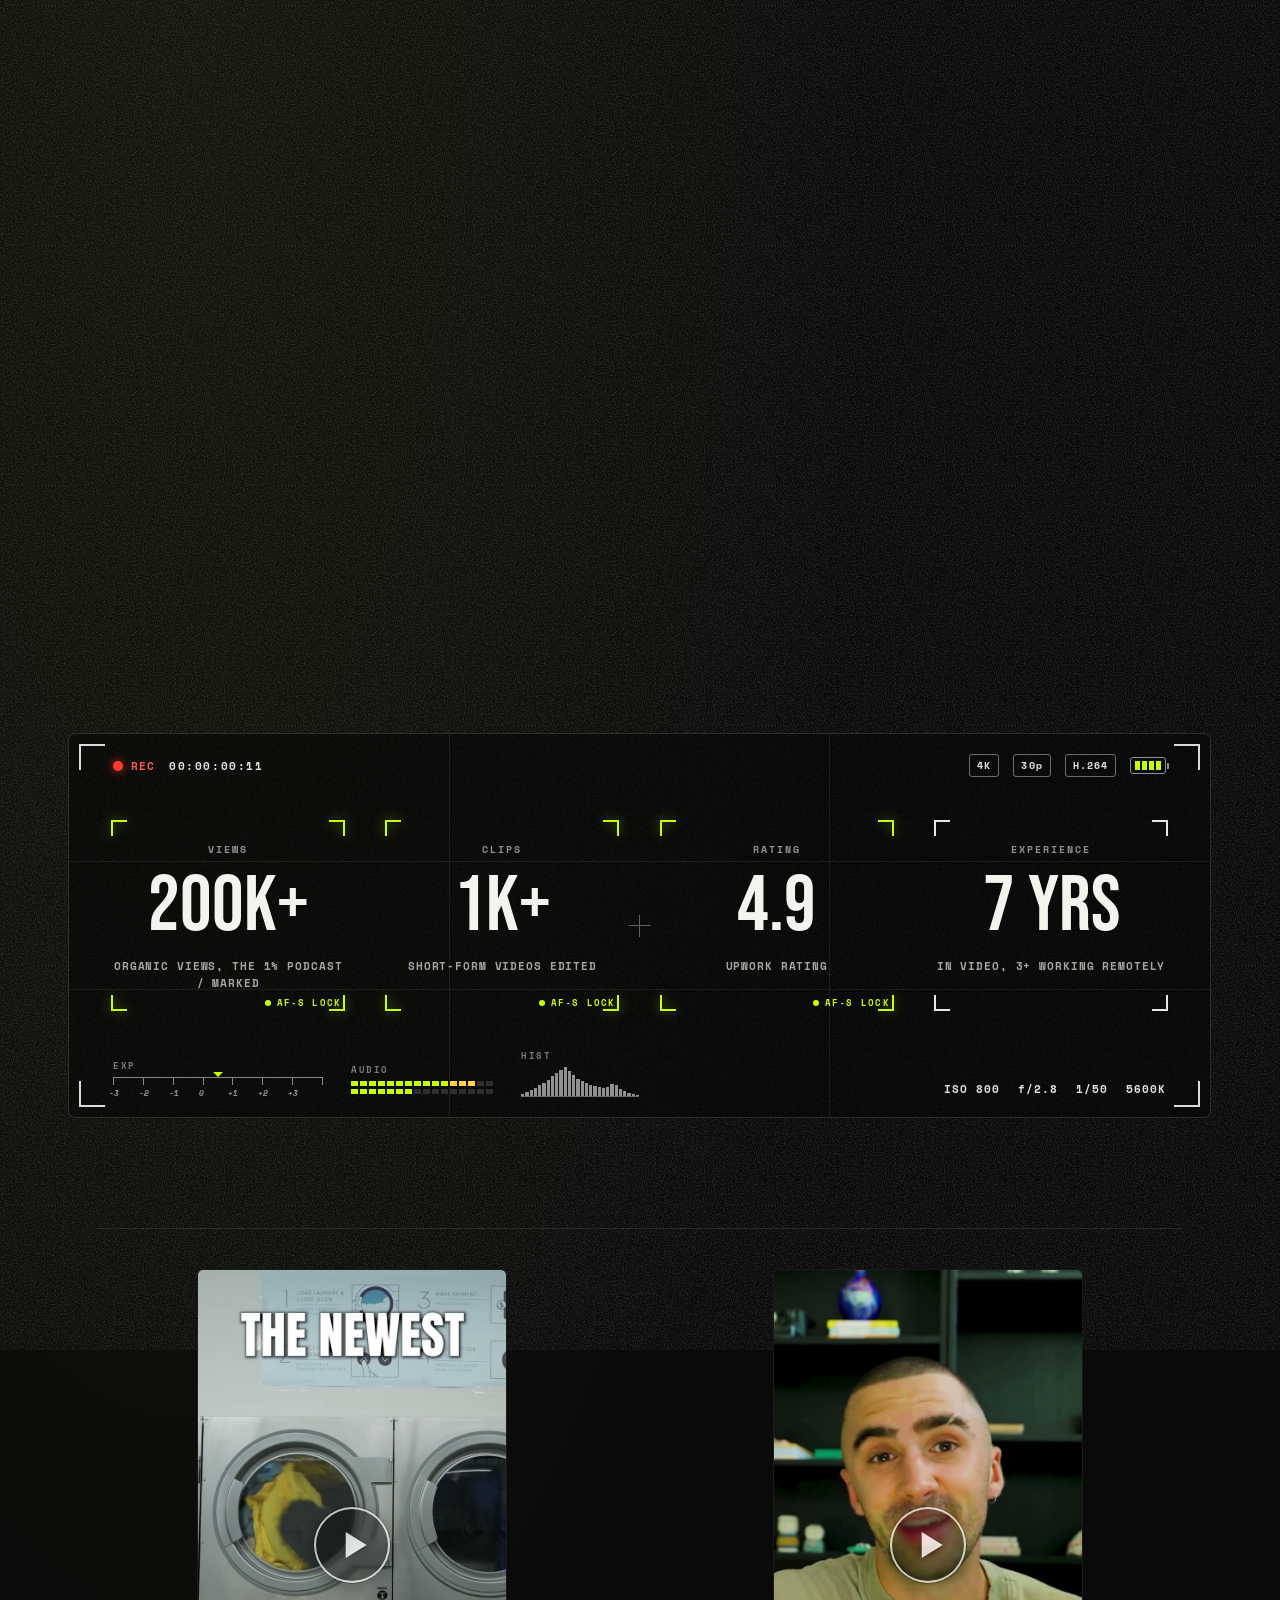
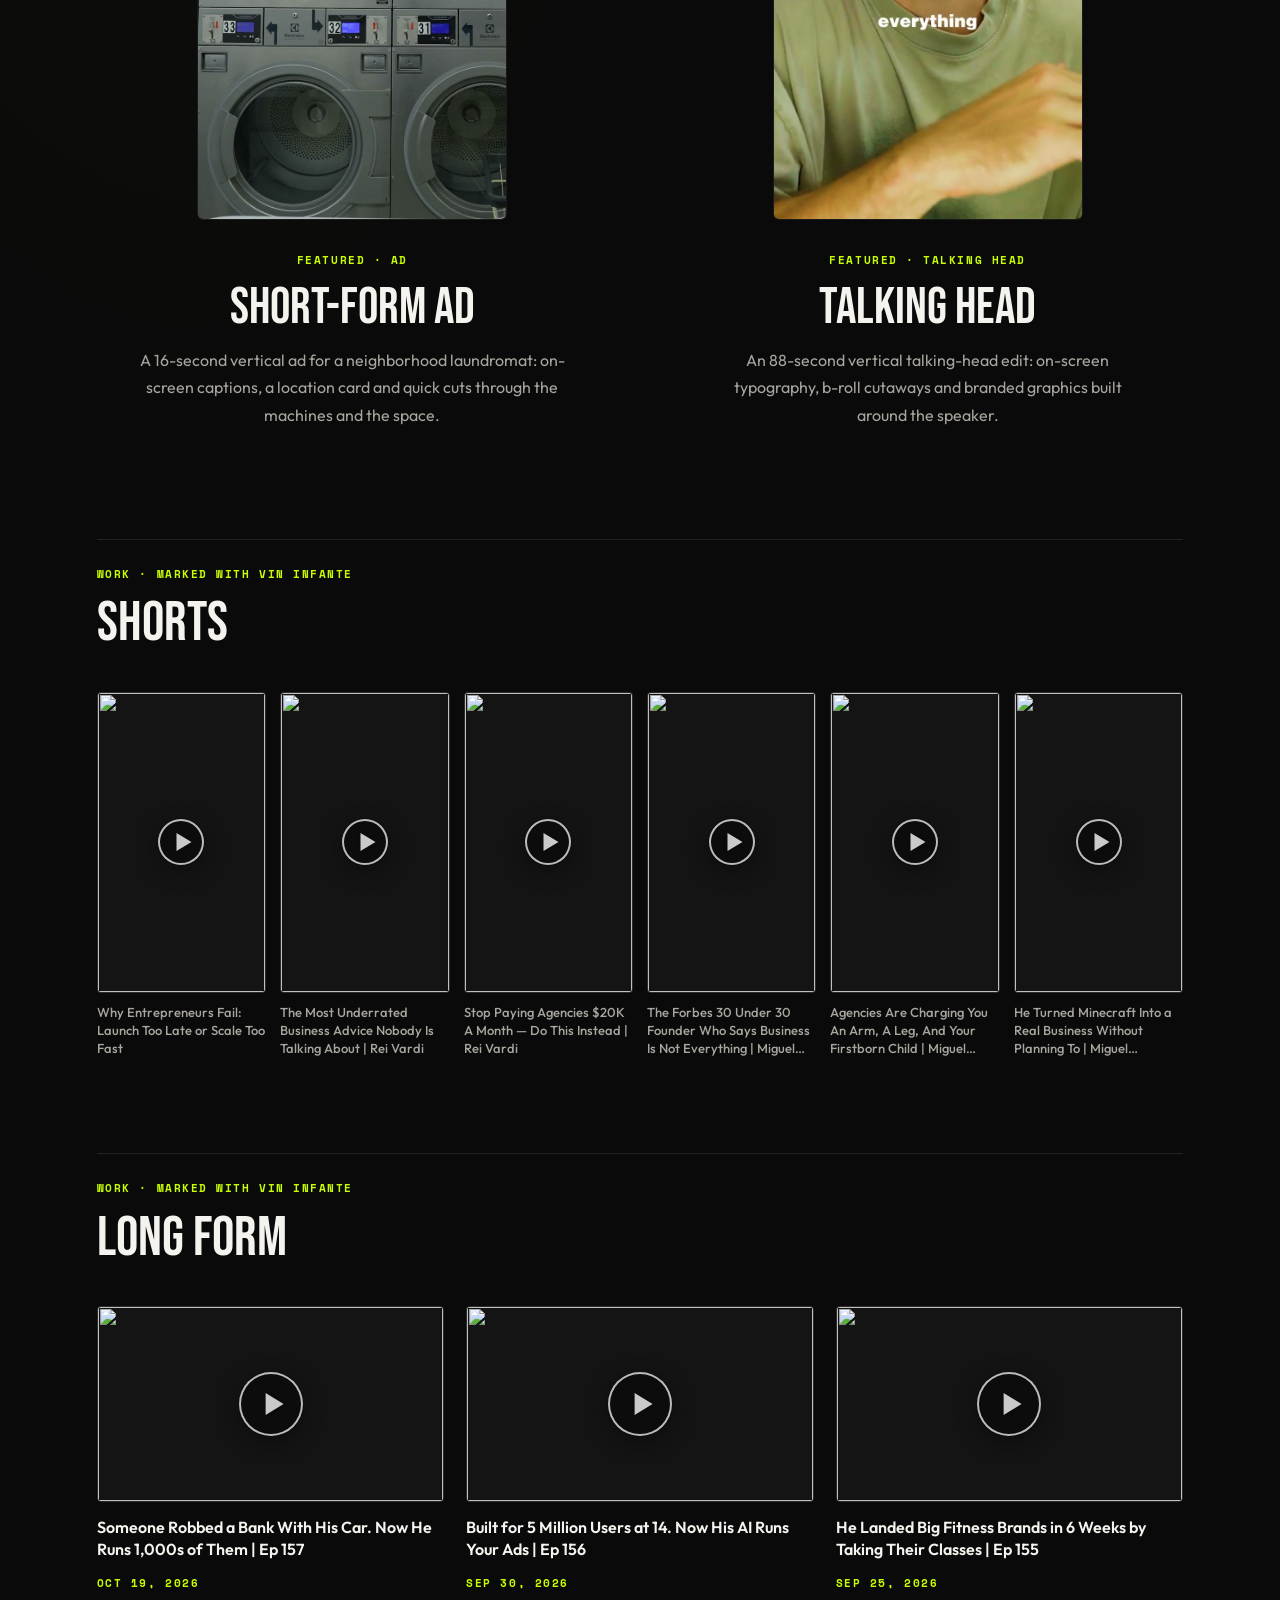
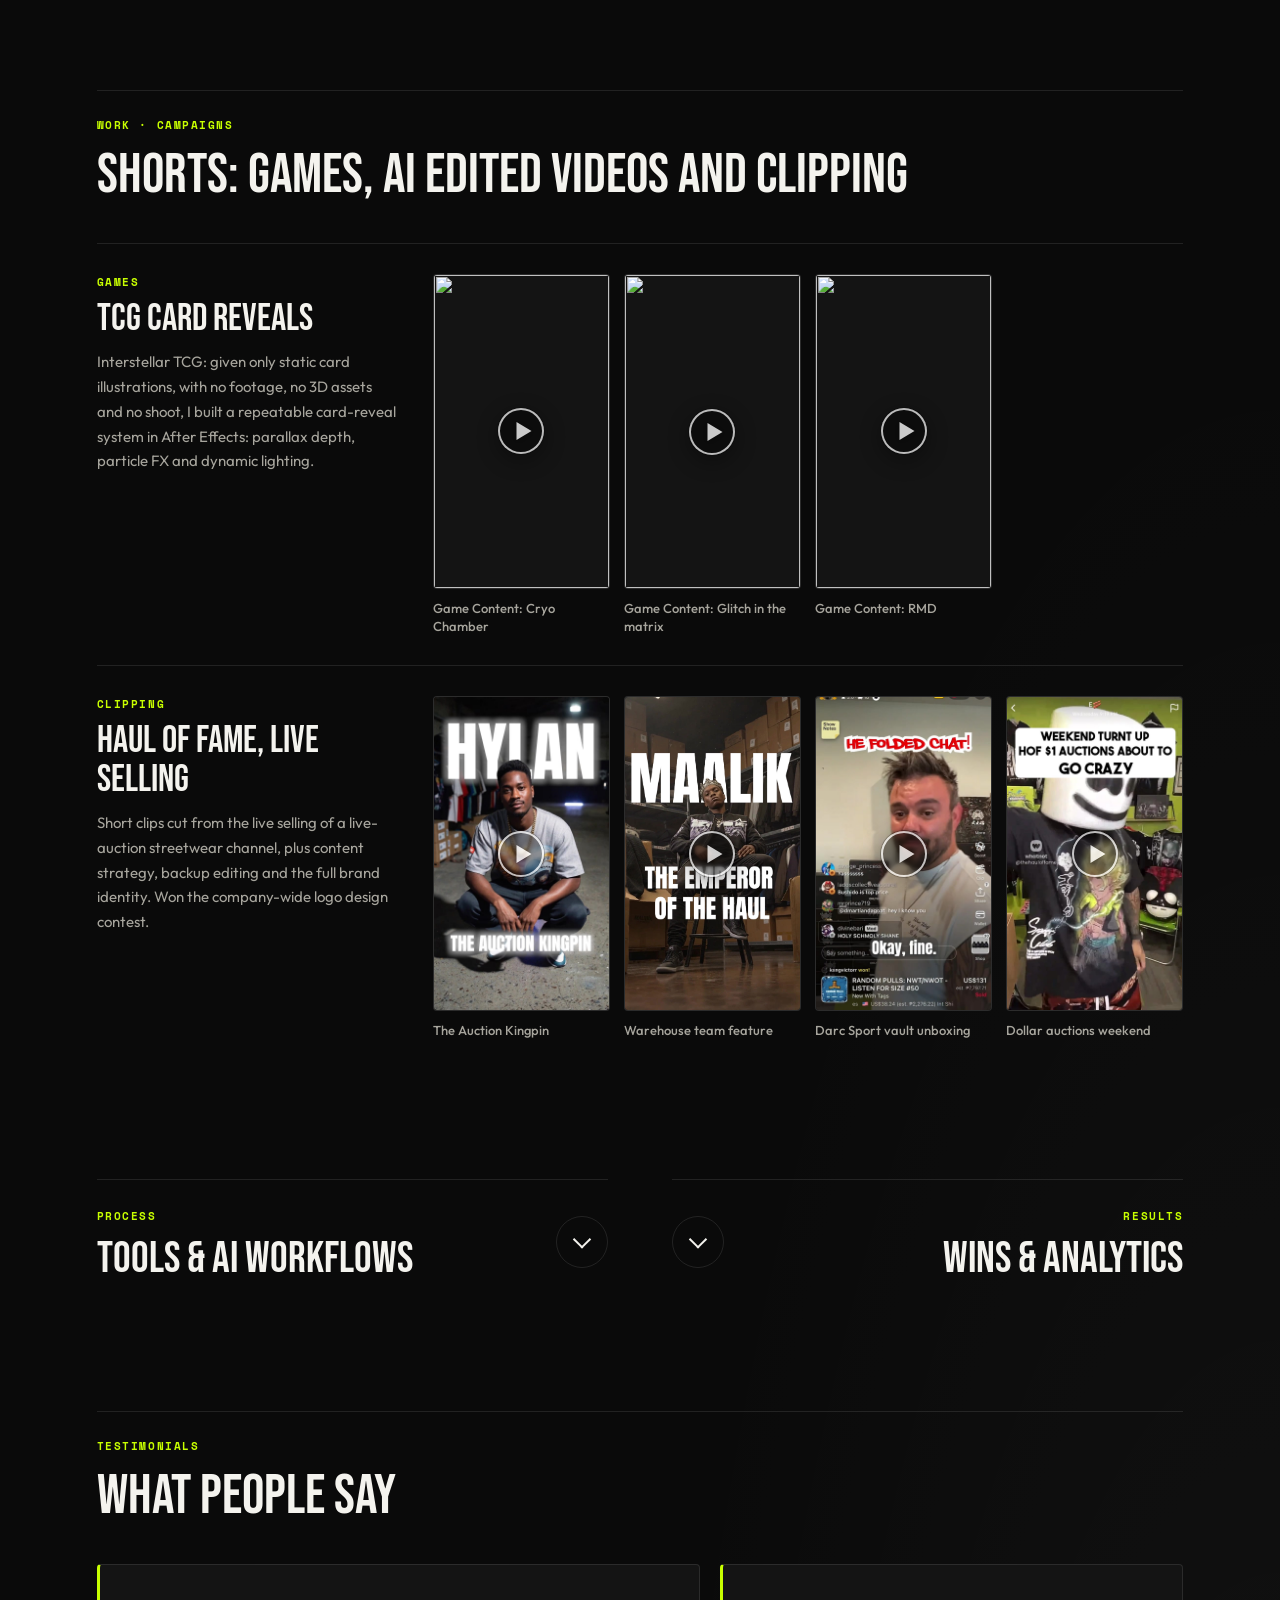
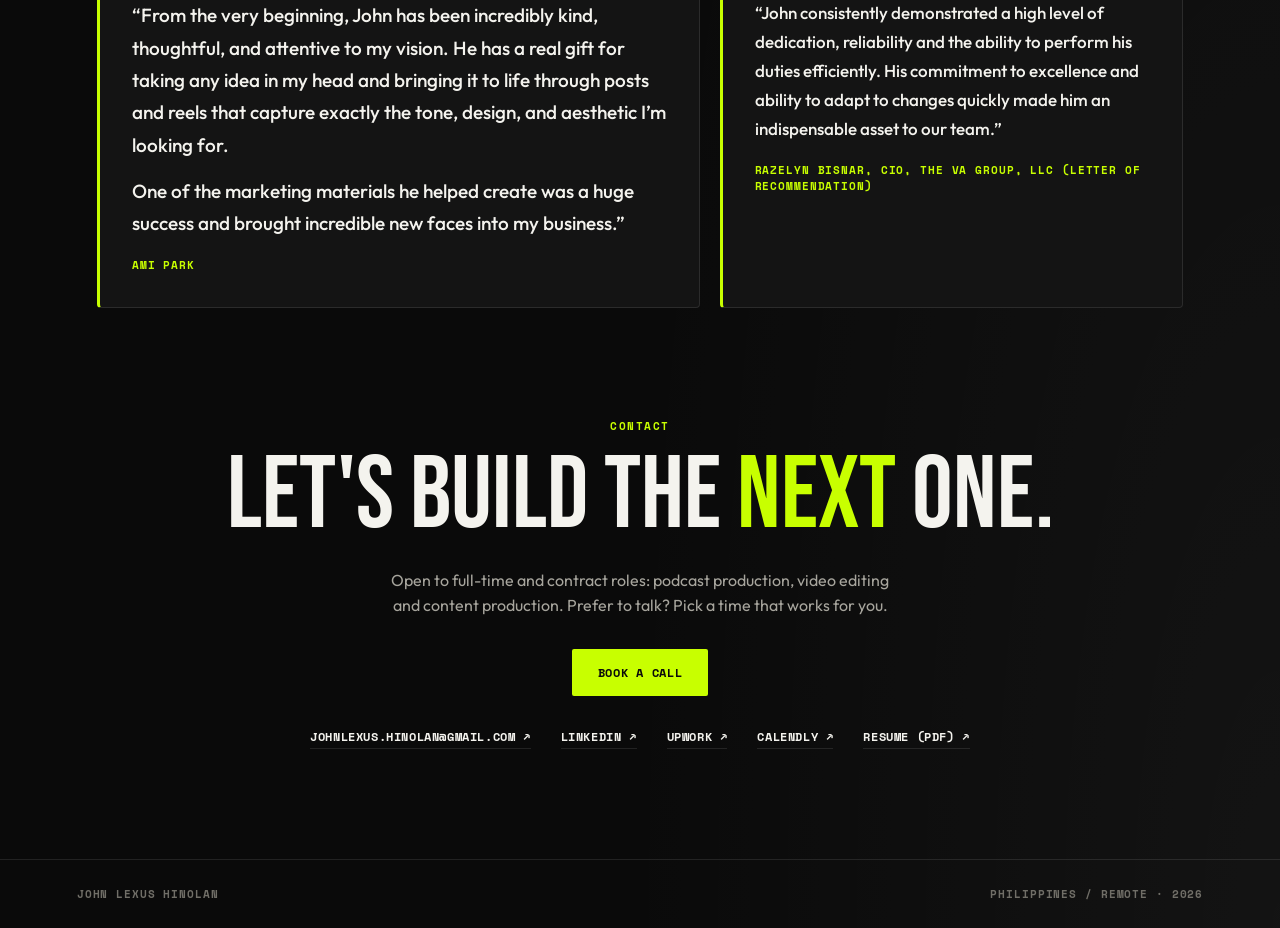
==== index.html @ 34f1706d "Camera intro: viewfinder focuses, shutter sound fires, flash reveals the page Co-Authored-By: Claude" ====
<!DOCTYPE html>
<html lang="en">
<head>
  <meta charset="UTF-8" />
  <meta name="viewport" content="width=device-width, initial-scale=1.0" />
  <title>John Lexus Hinolan · Podcast Producer, Video Editor &amp; Creative Media Specialist</title>
  <meta name="description" content="John Lexus Hinolan: podcast producer and video editor. 200K+ organic views grown on The 1% Podcast, 1K+ short-form edits, award-winning documentary editor. Open to roles." />
  <meta property="og:title" content="John Lexus Hinolan · Podcast Producer, Video Editor &amp; Creative Media Specialist" />
  <meta property="og:description" content="200K+ organic views grown on The 1% Podcast, 1K+ short-form edits, award-winning documentary editor." />
  <meta property="og:image" content="assets/hero-portrait.jpg" />
  <link rel="icon" href="assets/jl-monogram.png" />
  <link rel="preconnect" href="https://fonts.googleapis.com" />
  <link rel="preconnect" href="https://fonts.gstatic.com" crossorigin />
  <link href="https://fonts.googleapis.com/css2?family=Bebas+Neue&family=Outfit:wght@400;500;600;700&family=Space+Mono:wght@400;700&display=swap" rel="stylesheet" />
  <link rel="stylesheet" href="styles.css?v=22" />
  <script>document.documentElement.classList.add('js')</script>
  <script>
    (function () {
      try {
        var forced = /[?&]intro=1/.test(location.search);
        var reduce = window.matchMedia && matchMedia('(prefers-reduced-motion: reduce)').matches;
        var seen = false; try { seen = !!sessionStorage.getItem('jl_intro'); } catch (e) {}
        if (!reduce && (forced || !seen)) document.documentElement.classList.add('intro-pending');
      } catch (e) {}
    })();
  </script>
</head>
<body>
  <!-- Camera intro: a viewfinder focuses, then the shutter fires and reveals the page -->
  <div class="cam" id="cam" role="dialog" aria-label="Camera intro. Press the shutter to enter the site.">
    <div class="cam-scene"><img src="assets/hero-portrait.jpg" alt=""></div>
    <div class="cam-shade"></div>
    <div class="cam-grid"></div>
    <div class="cam-level" aria-hidden="true"><i></i><b></b><i></i></div>

    <div class="cam-af" id="camAf" aria-hidden="true">
      <i class="tl"></i><i class="tr"></i><i class="bl"></i><i class="br"></i>
      <span class="cam-aflab">AF&#8209;S</span>
    </div>
    <div class="cam-msg" id="camMsg" aria-live="polite">FOCUSING&hellip;</div>

    <div class="cam-top">
      <span class="cam-rec"><i></i>REC</span>
      <span class="cam-tc" id="camTc">00:00:00:00</span>
      <span class="cam-gap"></span>
      <span class="cam-chip">4K</span><span class="cam-chip">30p</span>
      <span class="cam-batt" aria-hidden="true"><i></i><i></i><i></i><i></i></span>
      <button class="cam-skip" id="camSkip" type="button">Skip &rsaquo;</button>
    </div>

    <div class="cam-bottom">
      <div class="cam-meter" aria-hidden="true"><span>EXP</span><div class="cam-scale"><i></i><i></i><i></i><i></i><i></i><i></i><i></i><em></em></div></div>
      <div class="cam-shutter-wrap">
        <button class="cam-shutter" id="camShutter" type="button" aria-label="Shutter. Press to enter the site."></button>
        <span class="cam-tap">Tap to shoot</span>
      </div>
      <div class="cam-read" aria-hidden="true"><span>ISO 800</span><span>f/2.8</span><span>1/50</span><span>5600K</span></div>
    </div>

    <div class="cam-black" aria-hidden="true"></div>
    <div class="cam-flash" aria-hidden="true"></div>
  </div>


  <header class="nav">
    <a class="brand" href="#top"><img src="assets/jl-monogram.png" alt=""><span>John Lexus</span></a>
    <nav class="nav-links" aria-label="Main">
      <a href="#work">Work</a>
      <a href="#process">Process</a>
      <a href="#results">Results</a>
      <a href="#about">About</a>
      <a href="#contact">Contact</a>
    </nav>
  </header>

  <main id="top">

    <!-- HERO -->
    <section class="hero">
      <div class="hero-do rise">
        <span class="label">What I do</span>
        <p class="do-lead">I edit, animate, and build the <em>systems</em> behind them.</p>
        <ul class="do-list">
          <li>Long-form</li>
          <li>Short-form</li>
          <li>Motion graphics</li>
          <li>AI-assisted workflows</li>
        </ul>
        <p class="do-close">I handle the craft and the process, so the work holds up every time.</p>
        <a class="mini-link" href="mailto:johnlexus.hinolan@gmail.com">Email me &#8599;</a>
      </div>

      <div class="id-col rise">
        <div class="id-swing" id="idSwing">
          <div class="id-strap" aria-hidden="true"></div>
          <div class="id-clip" aria-hidden="true"></div>
          <div class="id-tilt" id="idTilt">
            <div class="id-card" id="idCard" role="button" tabindex="0" aria-pressed="false" aria-label="John Lexus Hinolan ID card. Click to flip it. Drag to swing it.">
              <div class="id-face id-front">
                <span class="id-slot" aria-hidden="true"></span>
                <div class="id-photo"><img src="assets/hero-portrait.jpg" alt="" draggable="false"></div>
                <div class="id-info">
                  <h2>John Lexus Hinolan</h2>
                  <p><span>Podcast Producer |</span> <span>Video Editor |</span> <span>Creative Media Specialist</span></p>
                </div>
              </div>
              <div class="id-face id-back">
                <span class="id-slot" aria-hidden="true"></span>
                <h2>John Lexus Hinolan</h2>
                <p><span>Podcast Producer |</span> <span>Video Editor |</span> <span>Creative Media Specialist</span></p>
                <span class="id-rule"></span>
                <small>Philippines / Remote</small>
                <small>Open to roles</small>
                <span class="id-bars" aria-hidden="true"></span>
              </div>
            </div>
          </div>
        </div>
        <p class="id-hint">Click to flip &middot; drag to swing</p>
      </div>

      <aside class="hero-about rise" id="about">
        <span class="label">About</span>
        <ul class="about-list">
          <li>8 years in video, 3+ working remotely</li>
          <li>Creative Manager, The VA Group (2023&ndash;2026)</li>
          <li>Producer, Marked with Vin Infante</li>
          <li>Editor, Sunstar Bacolod (2020), award-winning documentary</li>
          <li>5.0 rating on Upwork</li>
        </ul>
        <a class="mini-link" href="assets/John_Lexus_Hinolan_Resume.pdf" download>See more: download my resume &#8595;</a>
      </aside>
    </section>

    <!-- PROOF: camera viewfinder -->
    <section class="vf" aria-label="Highlights">
      <div class="vf-frame">
        <span class="vf-corner tl" aria-hidden="true"></span><span class="vf-corner tr" aria-hidden="true"></span>
        <span class="vf-corner bl" aria-hidden="true"></span><span class="vf-corner br" aria-hidden="true"></span>
        <div class="vf-grid" aria-hidden="true"></div>
        <span class="vf-cross" aria-hidden="true"></span>

        <div class="vf-top" aria-hidden="true">
          <span class="vf-rec"><i></i>REC</span>
          <span class="vf-tc" id="vfTc">00:00:00:00</span>
          <span class="vf-gap"></span>
          <span class="vf-chip">4K</span><span class="vf-chip">30p</span><span class="vf-chip">H.264</span>
          <span class="vf-batt"><i></i><i></i><i></i><i></i></span>
        </div>

        <div class="vf-stats">
        <div class="vf-stat" tabindex="0" aria-label="200K+ Organic views, The 1% Podcast / Marked">
          <span class="vf-af" aria-hidden="true"><i class="tl"></i><i class="tr"></i><i class="bl"></i><i class="br"></i></span>
          <span class="vf-tag" aria-hidden="true">Views</span>
          <strong data-to="200" data-dec="0" data-suffix="K+">200K+</strong>
          <span class="vf-sub">Organic views, The 1% Podcast / Marked</span>
          <span class="vf-lock" aria-hidden="true"><b></b>AF&#8209;S LOCK</span>
        </div>
        <div class="vf-stat" tabindex="0" aria-label="1K+ Short-form videos edited">
          <span class="vf-af" aria-hidden="true"><i class="tl"></i><i class="tr"></i><i class="bl"></i><i class="br"></i></span>
          <span class="vf-tag" aria-hidden="true">Clips</span>
          <strong data-to="1" data-dec="0" data-suffix="K+">1K+</strong>
          <span class="vf-sub">Short-form videos edited</span>
          <span class="vf-lock" aria-hidden="true"><b></b>AF&#8209;S LOCK</span>
        </div>
        <div class="vf-stat" tabindex="0" aria-label="5.0 Upwork rating">
          <span class="vf-af" aria-hidden="true"><i class="tl"></i><i class="tr"></i><i class="bl"></i><i class="br"></i></span>
          <span class="vf-tag" aria-hidden="true">Rating</span>
          <strong data-to="5.0" data-dec="1" data-suffix="">5.0</strong>
          <span class="vf-sub">Upwork rating</span>
          <span class="vf-lock" aria-hidden="true"><b></b>AF&#8209;S LOCK</span>
        </div>
        <div class="vf-stat" tabindex="0" aria-label="8 yrs In video, 3+ working remotely">
          <span class="vf-af" aria-hidden="true"><i class="tl"></i><i class="tr"></i><i class="bl"></i><i class="br"></i></span>
          <span class="vf-tag" aria-hidden="true">Experience</span>
          <strong data-to="8" data-dec="0" data-suffix=" yrs">8 yrs</strong>
          <span class="vf-sub">In video, 3+ working remotely</span>
          <span class="vf-lock" aria-hidden="true"><b></b>AF&#8209;S LOCK</span>
        </div>
        </div>

        <div class="vf-bottom" aria-hidden="true">
          <div class="vf-meter"><span class="vf-lab">EXP</span><div class="vf-scale"><i><b>-3</b></i><i><b>-2</b></i><i><b>-1</b></i><i><b>0</b></i><i><b>+1</b></i><i><b>+2</b></i><i><b>+3</b></i><em></em></div></div>
          <div class="vf-vu"><span class="vf-lab">AUDIO</span><div class="vf-bars" id="vfVuL"></div><div class="vf-bars" id="vfVuR"></div></div>
          <div class="vf-hist"><span class="vf-lab">HIST</span><div class="vf-histbars"><i style="height:8%"></i><i style="height:14%"></i><i style="height:22%"></i><i style="height:30%"></i><i style="height:38%"></i><i style="height:46%"></i><i style="height:58%"></i><i style="height:70%"></i><i style="height:82%"></i><i style="height:92%"></i><i style="height:100%"></i><i style="height:88%"></i><i style="height:72%"></i><i style="height:60%"></i><i style="height:52%"></i><i style="height:46%"></i><i style="height:40%"></i><i style="height:36%"></i><i style="height:32%"></i><i style="height:30%"></i><i style="height:34%"></i><i style="height:42%"></i><i style="height:38%"></i><i style="height:26%"></i><i style="height:18%"></i><i style="height:12%"></i><i style="height:8%"></i><i style="height:5%"></i></div></div>
          <div class="vf-read"><span>ISO 800</span><span>f/2.8</span><span>1/50</span><span>5600K</span></div>
        </div>
      </div>
    </section>

    <!-- FEATURED AD -->
    <section id="ad" class="section">
      <div class="featured">
        <article class="feat reveal">
          <div class="ad-player" id="adPlayer">
            <video id="adVideo" src="assets/portfolio-ad.mp4" poster="assets/portfolio-ad-poster.jpg" preload="metadata" playsinline aria-label="Short-form ad video"></video>
            <button class="ad-play" type="button" aria-label="Play the ad"></button>
          </div>
          <div class="feat-copy">
            <span class="label">Featured &middot; Ad</span>
            <h2>Short-form ad</h2>
            <p>A 16-second vertical ad for a neighborhood laundromat: on-screen captions, a location card and quick cuts through the machines and the space.</p>
          </div>
        </article>
        <article class="feat reveal">
          <div class="ad-player">
            <video src="assets/talking-head.mp4" poster="assets/talking-head-poster.jpg" preload="metadata" playsinline aria-label="Talking head video"></video>
            <button class="ad-play" type="button" aria-label="Play the talking head video"></button>
          </div>
          <div class="feat-copy">
            <span class="label">Featured &middot; Talking head</span>
            <h2>Talking head</h2>
            <p>An 88-second vertical talking-head edit: on-screen typography, b-roll cutaways and branded graphics built around the speaker.</p>
          </div>
        </article>
      </div>
    </section>

    <!-- WORK -->
    <section id="work" class="section">
      <div class="section-head reveal"><span class="label">Work &middot; Marked with Vin Infante</span><h2>Shorts</h2></div>
      <div class="reels reels--six">
        <figure class="short reveal">
          <a class="reel" data-yt="8XIIlPBLHYQ" href="https://www.youtube.com/shorts/8XIIlPBLHYQ" target="_blank" rel="noopener" aria-label="Play: Why Entrepreneurs Fail: Launch Too Late or Scale Too Fast"><img src="https://i.ytimg.com/vi/8XIIlPBLHYQ/hqdefault.jpg" alt="" loading="lazy"><i></i></a>
          <figcaption>Why Entrepreneurs Fail: Launch Too Late or Scale Too Fast</figcaption>
        </figure>
        <figure class="short reveal">
          <a class="reel" data-yt="joMiND34aos" href="https://www.youtube.com/shorts/joMiND34aos" target="_blank" rel="noopener" aria-label="Play: The Most Underrated Business Advice Nobody Is Talking About | Rei Vardi"><img src="https://i.ytimg.com/vi/joMiND34aos/hqdefault.jpg" alt="" loading="lazy"><i></i></a>
          <figcaption>The Most Underrated Business Advice Nobody Is Talking About | Rei Vardi</figcaption>
        </figure>
        <figure class="short reveal">
          <a class="reel" data-yt="juFlaZxINfI" href="https://www.youtube.com/shorts/juFlaZxINfI" target="_blank" rel="noopener" aria-label="Play: Stop Paying Agencies $20K A Month — Do This Instead | Rei Vardi"><img src="https://i.ytimg.com/vi/juFlaZxINfI/hqdefault.jpg" alt="" loading="lazy"><i></i></a>
          <figcaption>Stop Paying Agencies $20K A Month — Do This Instead | Rei Vardi</figcaption>
        </figure>
        <figure class="short reveal">
          <a class="reel" data-yt="CaVakoaaXjc" href="https://www.youtube.com/shorts/CaVakoaaXjc" target="_blank" rel="noopener" aria-label="Play: The Forbes 30 Under 30 Founder Who Says Business Is Not Everything | Miguel Guerrero"><img src="https://i.ytimg.com/vi/CaVakoaaXjc/hqdefault.jpg" alt="" loading="lazy"><i></i></a>
          <figcaption>The Forbes 30 Under 30 Founder Who Says Business Is Not Everything | Miguel Guerrero</figcaption>
        </figure>
        <figure class="short reveal">
          <a class="reel" data-yt="iNWPQA3TyFY" href="https://www.youtube.com/shorts/iNWPQA3TyFY" target="_blank" rel="noopener" aria-label="Play: Agencies Are Charging You An Arm, A Leg, And Your Firstborn Child | Miguel Guerrero"><img src="https://i.ytimg.com/vi/iNWPQA3TyFY/hqdefault.jpg" alt="" loading="lazy"><i></i></a>
          <figcaption>Agencies Are Charging You An Arm, A Leg, And Your Firstborn Child | Miguel Guerrero</figcaption>
        </figure>
        <figure class="short reveal">
          <a class="reel" data-yt="v4mgyQwI3S4" href="https://www.youtube.com/shorts/v4mgyQwI3S4" target="_blank" rel="noopener" aria-label="Play: He Turned Minecraft Into a Real Business Without Planning To | Miguel Guerrero"><img src="https://i.ytimg.com/vi/v4mgyQwI3S4/hqdefault.jpg" alt="" loading="lazy"><i></i></a>
          <figcaption>He Turned Minecraft Into a Real Business Without Planning To | Miguel Guerrero</figcaption>
        </figure>
      </div>

      <div class="section-head reveal" style="margin-top:96px"><span class="label">Work &middot; Marked with Vin Infante</span><h2>Long form</h2></div>
      <div class="longs">
        <article class="long reveal">
          <a class="case-media" data-yt="hPLuzLkle1k" href="https://www.youtube.com/watch?v=hPLuzLkle1k" target="_blank" rel="noopener" aria-label="Play: Someone Robbed a Bank With His Car. Now He Runs 1,000s of Them | Ep 157">
            <img src="https://i.ytimg.com/vi/hPLuzLkle1k/maxresdefault.jpg" onerror="this.onerror=null;this.src=this.src.replace('maxresdefault','hqdefault')" alt="" loading="lazy"><span class="play">Play &#9654;</span>
          </a>
          <h3>Someone Robbed a Bank With His Car. Now He Runs 1,000s of Them | Ep 157</h3>
          <span class="label">Oct 19, 2026</span>
        </article>
        <article class="long reveal">
          <a class="case-media" data-yt="W4itUnE7kfw" href="https://www.youtube.com/watch?v=W4itUnE7kfw" target="_blank" rel="noopener" aria-label="Play: Built for 5 Million Users at 14. Now His AI Runs Your Ads  | Ep 156">
            <img src="https://i.ytimg.com/vi/W4itUnE7kfw/maxresdefault.jpg" onerror="this.onerror=null;this.src=this.src.replace('maxresdefault','hqdefault')" alt="" loading="lazy"><span class="play">Play &#9654;</span>
          </a>
          <h3>Built for 5 Million Users at 14. Now His AI Runs Your Ads  | Ep 156</h3>
          <span class="label">Sep 30, 2026</span>
        </article>
        <article class="long reveal">
          <a class="case-media" data-yt="lF9igQd9_tg" href="https://www.youtube.com/watch?v=lF9igQd9_tg" target="_blank" rel="noopener" aria-label="Play: He Landed Big Fitness Brands in 6 Weeks by Taking Their Classes | Ep 155">
            <img src="https://i.ytimg.com/vi/lF9igQd9_tg/maxresdefault.jpg" onerror="this.onerror=null;this.src=this.src.replace('maxresdefault','hqdefault')" alt="" loading="lazy"><span class="play">Play &#9654;</span>
          </a>
          <h3>He Landed Big Fitness Brands in 6 Weeks by Taking Their Classes | Ep 155</h3>
          <span class="label">Sep 25, 2026</span>
        </article>
      </div>

      <div class="section-head reveal" style="margin-top:96px"><span class="label">Work &middot; Campaigns</span><h2>Shorts: Games, AI Edited Videos and Clipping</h2></div>
      <div class="cat reveal">
        <div class="cat-text">
          <span class="label">Games</span>
          <h3>TCG card reveals</h3>
          <p>Interstellar TCG: given only static card illustrations, with no footage, no 3D assets and no shoot, I built a repeatable card-reveal system in After Effects: parallax depth, particle FX and dynamic lighting.</p>
        </div>
        <div class="reels reels--small">
        <figure class="short reveal">
          <a class="reel" data-yt="pYKqbEb-c9w" href="https://www.youtube.com/shorts/pYKqbEb-c9w" target="_blank" rel="noopener" aria-label="Play: Game Content: Cryo Chamber"><img src="https://i.ytimg.com/vi/pYKqbEb-c9w/hqdefault.jpg" alt="" loading="lazy"><i></i></a>
          <figcaption>Game Content: Cryo Chamber</figcaption>
        </figure>
        <figure class="short reveal">
          <a class="reel" data-yt="5AvRnCEVYPs" href="https://www.youtube.com/shorts/5AvRnCEVYPs" target="_blank" rel="noopener" aria-label="Play: Game Content: Glitch in the matrix"><img src="https://i.ytimg.com/vi/5AvRnCEVYPs/hqdefault.jpg" alt="" loading="lazy"><i></i></a>
          <figcaption>Game Content: Glitch in the matrix</figcaption>
        </figure>
        <figure class="short reveal">
          <a class="reel" data-yt="3jNz-OhrSbI" href="https://www.youtube.com/shorts/3jNz-OhrSbI" target="_blank" rel="noopener" aria-label="Play: Game Content: RMD"><img src="https://i.ytimg.com/vi/3jNz-OhrSbI/hqdefault.jpg" alt="" loading="lazy"><i></i></a>
          <figcaption>Game Content: RMD</figcaption>
        </figure>
        </div>
      </div>
      <div class="cat reveal">
        <div class="cat-text">
          <span class="label">Clipping</span>
          <h3>Haul of Fame, live selling</h3>
          <p>Short clips cut from the live selling of a live-auction streetwear channel, plus content strategy, backup editing and the full brand identity. Won the company-wide logo design contest.</p>
        </div>
        <div class="reels reels--small">
        <figure class="short reveal">
          <a class="reel" data-tiktok="7632437251934276895" href="https://www.tiktok.com/@hauloffamelive/video/7632437251934276895" target="_blank" rel="noopener" aria-label="Play: The Auction Kingpin"><img src="assets/hof/hof-reel-1.jpg" alt="" loading="lazy"><i></i></a>
          <figcaption>The Auction Kingpin</figcaption>
        </figure>
        <figure class="short reveal">
          <a class="reel" data-tiktok="7627275230838410526" href="https://www.tiktok.com/@hauloffamelive/video/7627275230838410526" target="_blank" rel="noopener" aria-label="Play: Warehouse team feature"><img src="assets/hof/hof-reel-2.jpg" alt="" loading="lazy"><i></i></a>
          <figcaption>Warehouse team feature</figcaption>
        </figure>
        <figure class="short reveal">
          <a class="reel" data-tiktok="7626913072342502686" href="https://www.tiktok.com/@hauloffamelive/video/7626913072342502686" target="_blank" rel="noopener" aria-label="Play: Darc Sport vault unboxing"><img src="assets/hof/hof-reel-3.jpg" alt="" loading="lazy"><i></i></a>
          <figcaption>Darc Sport vault unboxing</figcaption>
        </figure>
        <figure class="short reveal">
          <a class="reel" data-tiktok="7609042731054271774" href="https://www.tiktok.com/@hauloffamelive/video/7609042731054271774" target="_blank" rel="noopener" aria-label="Play: Dollar auctions weekend"><img src="assets/hof/hof-reel-4.jpg" alt="" loading="lazy"><i></i></a>
          <figcaption>Dollar auctions weekend</figcaption>
        </figure>
        </div>
      </div>
    </section>

    <!-- PROCESS -->
    <!-- PROCESS + RESULTS: side by side -->
    <section class="section duo">
    <div id="process" class="acc">
      <button class="acc-toggle reveal" type="button" aria-expanded="false" aria-controls="process-panel">
        <span class="acc-title"><span class="label">Process</span><h2>Tools &amp; AI workflows</h2></span>
        <i class="acc-icon" aria-hidden="true"></i>
      </button>
      <div class="acc-panel" id="process-panel"><div class="acc-inner">
      <div class="stack">
        <div class="stack-card reveal">
          <h3>Editing &amp; design</h3>
          <ul>
            <li>Premiere Pro <b>Expert</b></li>
            <li>After Effects <b>Advanced</b></li>
            <li>Photoshop <b>Advanced</b></li>
            <li>CapCut <b>Advanced</b></li>
            <li>DaVinci Resolve</li>
            <li>Canva</li>
          </ul>
        </div>
        <div class="stack-card reveal">
          <h3>AI</h3>
          <ul>
            <li>Claude</li>
            <li>ChatGPT</li>
            <li>Gemini</li>
            <li>Perplexity</li>
            <li>Higgsfield <b>AI video</b></li>
            <li>ElevenLabs</li>
            <li>Heygen</li>
            <li>Magnific</li>
          </ul>
        </div>
        <div class="stack-card reveal">
          <h3>Production</h3>
          <ul>
            <li>Riverside <b>Advanced</b></li>
            <li>Notion <b>Advanced</b></li>
            <li>Airtable</li>
            <li>Google Drive</li>
            <li>Maya</li>
            <li>Blender</li>
          </ul>
        </div>
      </div>
      <p class="sub reveal">Personal systems I built to work faster, not just faster tools.</p>
      <div class="flows">
        <article class="flow reveal">
          <span class="label">01 / Discovery</span>
          <h3>Reel Content Finder</h3>
          <p>This is how I find reels instead of relying on clipping tools. It's personal to me, built to find the story inside the raw footage, not just cut a clip out of it.</p>
          <ol class="steps">
            <li>Raw video &rarr; txt file</li>
            <li>Analyze</li>
            <li>Transcript &amp; cut points</li>
            <li>Virality rating</li>
            <li>High-SEO title &amp; caption</li>
          </ol>
        </article>
        <article class="flow reveal">
          <span class="label">02 / Gmail Organizer</span>
          <h3>Guest Research System</h3>
          <p>Built for podcast production: pulls the guest off the calendar, researches them, and gets the host a question set before they even ask for one.</p>
          <ol class="steps">
            <li>Google Calendar</li>
            <li>Check guest name &amp; email</li>
            <li>Research</li>
            <li>Document &amp; premade questions for host</li>
            <li>Sent to host a day before recording</li>
          </ol>
        </article>
        <article class="flow reveal">
          <span class="label">03 / Release Pipeline</span>
          <h3>Podcast Release</h3>
          <p>Takes an episode from raw video to fully packaged, tested and ready for the edit to actually begin.</p>
          <ol class="steps">
            <li>Raw video</li>
            <li>Pre-cut</li>
            <li>Trailer script</li>
            <li>SEO titles &amp; description</li>
            <li>Show notes</li>
            <li>Carousel (optional, pre-release)</li>
            <li>Thumbnail &amp; title check</li>
            <li>A/B test titles &amp; thumbnails</li>
            <li>Ready for editing</li>
          </ol>
        </article>
      </div>
      <p class="sub reveal">These are a few examples of what I can build. If you want something like these, <a class="inline" href="#contact">let's talk</a>.</p>
    
      </div></div>
    </div>

    <!-- RESULTS -->
    <div id="results" class="acc">
      <button class="acc-toggle reveal" type="button" aria-expanded="false" aria-controls="results-panel">
        <span class="acc-title"><span class="label">Results</span><h2>Wins &amp; analytics</h2></span>
        <i class="acc-icon" aria-hidden="true"></i>
      </button>
      <div class="acc-panel" id="results-panel"><div class="acc-inner">
      <div class="wins">
        <div class="win reveal">
          <img src="assets/win-200k-views.png" alt="vidIQ 200,000 views milestone for The 1% Podcast" loading="lazy">
          <div><span class="label">Growth</span><p>200,000+ organic views, vidIQ-verified, while I edited and then produced The 1% Podcast (now Marked). Achieved Apr 9, 2026.</p></div>
        </div>
        <div class="win reveal">
          <img src="assets/win-hof-contest.png" alt="Haul of Fame logo design contest announcement naming John Lexus Hinolan the winner" loading="lazy">
          <div><span class="label">Design</span><p>Won the company-wide logo design contest for Haul of Fame.</p></div>
        </div>
        <div class="win win--text reveal">
          <div><span class="label">Award</span><p>Globe Media Excellence Awards 2020: Explanatory/Investigative Video Story of the Year (Visayas), for <em>Emotional Monster</em>.</p><p>Also won Pintas Figuras (Body Painting), La Consolacion College Bacolod.</p><p><a class="inline" href="https://www.sunstar.com.ph/bacolod/local-news/sunstar-bacolod-journo-wins-3-gmea-awards-6-finalist-citations" target="_blank" rel="noopener">Verify GMEA award&nbsp;&#8599;</a></p></div>
        </div>
      </div>
      <p class="sub reveal" style="margin-top:56px">Real performance numbers behind the short-form work, not vanity claims.</p>
      <div class="stat-cards">
        <article class="stat-card reveal">
          <h3>Zeroing Out</h3>
          <div class="stat-views"><strong>24,272</strong><span>Views</span></div>
          <div class="stat-small">
            <div><strong>697</strong><span>Interactions</span></div>
            <div><strong>432</strong><span>Likes</span></div>
            <div><strong>217</strong><span>Shares</span></div>
            <div><strong>40</strong><span>Comments</span></div>
            <div><strong>4</strong><span>Saves</span></div>
          </div>
          <div class="bar-row"><span>Views from non-followers</span><div class="bar"><i style="width:86.9%"></i></div><b>86.9%</b></div>
          <div class="bar-row"><span>Interactions from non-followers</span><div class="bar"><i style="width:98.5%"></i></div><b>98.5%</b></div>
        </article>
        <article class="stat-card reveal">
          <h3>Not Everybody Understands Finance</h3>
          <div class="stat-views"><strong>30,580</strong><span>Views</span></div>
          <div class="stat-small">
            <div><strong>644</strong><span>Interactions</span></div>
            <div><strong>391</strong><span>Likes</span></div>
            <div><strong>204</strong><span>Shares</span></div>
            <div><strong>41</strong><span>Comments</span></div>
            <div><strong>5</strong><span>Saves</span></div>
          </div>
          <div class="bar-row"><span>Views from non-followers</span><div class="bar"><i style="width:85.9%"></i></div><b>85.9%</b></div>
          <div class="bar-row"><span>Interactions from non-followers</span><div class="bar"><i style="width:98.1%"></i></div><b>98.1%</b></div>
        </article>
        <article class="stat-card reveal">
          <h3>Learn The Game</h3>
          <div class="stat-views"><strong>28,598</strong><span>Views</span></div>
          <div class="stat-small">
            <div><strong>696</strong><span>Interactions</span></div>
            <div><strong>447</strong><span>Likes</span></div>
            <div><strong>202</strong><span>Shares</span></div>
            <div><strong>42</strong><span>Comments</span></div>
            <div><strong>3</strong><span>Saves</span></div>
          </div>
          <div class="bar-row"><span>Views from non-followers</span><div class="bar"><i style="width:89.2%"></i></div><b>89.2%</b></div>
          <div class="bar-row"><span>Interactions from non-followers</span><div class="bar"><i style="width:98.5%"></i></div><b>98.5%</b></div>
        </article>
      </div>
    
      </div></div>
    </div>
    </section>

    <!-- TESTIMONIALS -->
    <section id="testimonials" class="section">
      <div class="section-head reveal"><span class="label">Testimonials</span><h2>What people say</h2></div>
      <div class="quotes">
        <blockquote class="quote quote--big reveal">
          <p>&ldquo;From the very beginning, John has been incredibly kind, thoughtful, and attentive to my vision. He has a real gift for taking any idea in my head and bringing it to life through posts and reels that capture exactly the tone, design, and aesthetic I&rsquo;m looking for.</p>
          <p>One of the marketing materials he helped create was a huge success and brought incredible new faces into my business.&rdquo;</p>
          <cite>Ami Park</cite>
        </blockquote>
        <blockquote class="quote reveal">
          <p>&ldquo;John consistently demonstrated a high level of dedication, reliability and the ability to perform his duties efficiently. His commitment to excellence and ability to adapt to changes quickly made him an indispensable asset to our team.&rdquo;</p>
          <cite>Razelyn Bisnar, CIO, The VA Group, LLC (letter of recommendation)</cite>
        </blockquote>
      </div>
    </section>

    <!-- CONTACT -->
    <section id="contact" class="section contact">
      <p class="label reveal">Contact</p>
      <h2 class="reveal">Let's build the <em>next</em> one.</h2>
      <p class="contact-note reveal">Open to full-time and contract roles: podcast production, video editing and content production. Prefer to talk? Pick a time that works for you.</p>
      <div class="contact-cta reveal">
        <a class="btn btn-primary" href="https://calendly.com/johnlexus-hinolan" target="_blank" rel="noopener">Book a call</a>
      </div>
      <div class="contact-links reveal">
        <a href="mailto:johnlexus.hinolan@gmail.com">johnlexus.hinolan@gmail.com &#8599;</a>
        <a href="https://www.linkedin.com/in/john-lexus-hinolan-a8b722215/" target="_blank" rel="noopener">LinkedIn &#8599;</a>
        <a href="https://www.upwork.com/freelancers/~0104ec5929a8d7fd9d?mp_source=share" target="_blank" rel="noopener">Upwork &#8599;</a>
        <a href="https://calendly.com/johnlexus-hinolan" target="_blank" rel="noopener">Calendly &#8599;</a>
        <a href="assets/John_Lexus_Hinolan_Resume.pdf" target="_blank" rel="noopener">Resume (PDF) &#8599;</a>
      </div>
    </section>
  </main>

  <footer>
    <span>John Lexus Hinolan</span>
    <span>Philippines / Remote &middot; 2026</span>
  </footer>

  <script src="analytics/config.js"></script>
  <script src="analytics/tracker.js" defer></script>
  <script src="script.js?v=11"></script>
</body>
</html>
---- styles.css ----
:root{
  --bg:#0a0a0a; --surface:#141414; --surface2:#1b1b1b;
  --ink:#f4f3ee; --muted:#a7a59d; --muted2:#706e67;
  --lime:#c8ff00; --lime-ink:#0a0a0a;
  --line:rgba(255,255,255,.1);
  --display:"Bebas Neue",Impact,sans-serif;
  --body:"Outfit",Arial,sans-serif;
  --mono:"Space Mono",monospace;
  --ease:cubic-bezier(.16,1,.3,1);
}
*{box-sizing:border-box}
html{scroll-behavior:smooth;scroll-padding-top:84px}
body{margin:0;background:var(--bg);color:var(--ink);font:400 16px/1.6 var(--body);-webkit-font-smoothing:antialiased}
img{max-width:100%;display:block}
a{color:inherit;text-decoration:none}
h1,h2,h3,p{margin:0}
::selection{background:var(--lime);color:var(--lime-ink)}
.label{font:700 11px var(--mono);letter-spacing:.14em;text-transform:uppercase;color:var(--lime)}

/* ---------- Reveal helpers ---------- */
.js .rise,.js .reveal{opacity:0;transform:translateY(18px);transition:opacity .8s var(--ease),transform .8s var(--ease)}
.js .rise.in,.js .reveal.in{opacity:1;transform:none}

/* ---------- Nav ---------- */
.nav{position:fixed;top:0;left:0;right:0;z-index:100;display:flex;align-items:center;justify-content:space-between;padding:18px 6vw;background:rgba(10,10,10,.75);backdrop-filter:blur(10px);border-bottom:1px solid var(--line)}
.brand{display:flex;align-items:center;gap:10px}
.brand img{width:28px;height:28px}
.brand span{font:700 13px var(--mono);letter-spacing:.08em;text-transform:uppercase}
.nav-links{display:flex;gap:30px}
.nav-links a{font:700 12px var(--mono);letter-spacing:.08em;text-transform:uppercase;color:var(--muted);transition:color .2s}
.nav-links a:hover{color:var(--lime)}

/* ---------- Hero (centred) ---------- */
.hero{max-width:1100px;margin:0 auto;padding:128px 6vw 80px;text-align:center}
.hero-title{white-space:nowrap;font:700 clamp(7px,2.2vw,22px)/1.6 var(--mono);letter-spacing:.06em;text-transform:uppercase;color:var(--ink);margin-bottom:34px}
.portrait{position:relative;width:min(300px,68vw);aspect-ratio:4/5;margin:0 auto 38px;perspective:1400px;cursor:pointer;outline-offset:6px}
.portrait-inner{position:absolute;inset:0;transform-style:preserve-3d;transition:transform .85s var(--ease)}
.portrait.flipped .portrait-inner{transform:rotateY(180deg)}
.portrait-face{position:absolute;inset:0;backface-visibility:hidden;-webkit-backface-visibility:hidden;border-radius:4px;overflow:hidden;border:1px solid var(--line)}
.portrait-front{background:var(--surface)}
.portrait-front img{width:100%;height:100%;object-fit:cover}
.portrait-hint{position:absolute;right:12px;bottom:12px;padding:7px 11px;border-radius:20px;background:var(--lime);color:var(--lime-ink);font:700 10px var(--mono);letter-spacing:.08em;text-transform:uppercase}
.portrait-back{transform:rotateY(180deg);display:flex;flex-direction:column;align-items:center;justify-content:center;gap:18px;padding:28px;background:var(--surface);border-color:var(--lime)}
.portrait-back h2{font:400 clamp(34px,4vw,52px)/1 var(--display);letter-spacing:.01em;text-transform:uppercase}
.portrait-back p{font:700 12px/1.7 var(--mono);letter-spacing:.08em;text-transform:uppercase;color:var(--lime);text-wrap:balance}
.portrait-back p span{white-space:nowrap}
.hero-line{font:500 clamp(22px,2.7vw,34px)/1.38 var(--body);max-width:700px;margin:0 auto 36px;letter-spacing:-.005em}
.hero-line em{font-style:normal;color:var(--lime)}
.hero-cta{display:flex;gap:14px;justify-content:center;flex-wrap:wrap}
.btn{display:inline-flex;align-items:center;padding:15px 26px;font:700 12px var(--mono);letter-spacing:.06em;text-transform:uppercase;border-radius:2px;transition:.2s}
.btn-primary{background:var(--lime);color:var(--lime-ink)}
.btn-primary:hover{transform:translateY(-2px);box-shadow:0 10px 24px -8px rgba(200,255,0,.4)}
.btn-ghost{border:1px solid var(--line)}
.btn-ghost:hover{border-color:var(--lime);color:var(--lime)}

/* ---------- Proof strip ---------- */
.proof{display:grid;grid-template-columns:repeat(4,1fr);gap:1px;background:var(--line);border-block:1px solid var(--line)}
.proof-item{background:var(--surface);padding:42px 22px;text-align:center}
.proof-item strong{display:block;font:400 clamp(44px,5.4vw,76px)/1 var(--display);color:var(--lime)}
.proof-item span{display:block;margin-top:10px;font:700 11px/1.5 var(--mono);letter-spacing:.08em;text-transform:uppercase;color:var(--muted)}

/* ---------- Sections ---------- */
.section{max-width:1240px;margin:0 auto;padding:110px 6vw 0}
.section-head{border-top:1px solid var(--line);padding-top:20px;margin-bottom:40px}
.section-head h2{font:400 clamp(36px,4.4vw,60px)/1 var(--display);text-transform:uppercase;margin-top:10px}

/* Reels */
.reels{display:grid;grid-template-columns:repeat(5,1fr);gap:14px}
.reel{position:relative;aspect-ratio:9/16;border-radius:4px;overflow:hidden;background:var(--surface);border:1px solid var(--line);transition:transform .3s var(--ease),border-color .2s}
.reel img{width:100%;height:100%;object-fit:cover}
.reel i{position:absolute;left:50%;top:50%;width:46px;height:46px;margin:-23px 0 0 -23px;border-radius:50%;background:var(--lime)}
.reel i:after{content:"";position:absolute;left:18px;top:14px;border:9px solid transparent;border-left:14px solid var(--lime-ink);border-right:0}
.reel:hover{transform:translateY(-4px);border-color:var(--lime)}

/* Case studies */
.case{display:grid;grid-template-columns:1.2fr 1fr;gap:44px;align-items:center;padding:36px 0;border-top:1px solid var(--line)}
.case:nth-of-type(even){grid-template-columns:1fr 1.2fr}
.case:nth-of-type(even) .case-media{order:2}
.case-media{position:relative;display:block;aspect-ratio:16/9;border-radius:4px;overflow:hidden;background:var(--surface);border:1px solid var(--line)}
.case-media img{width:100%;height:100%;object-fit:cover;transition:transform .5s var(--ease)}
.case-media:hover img{transform:scale(1.04)}
.play{position:absolute;right:14px;bottom:14px;background:var(--lime);color:var(--lime-ink);font:700 11px var(--mono);letter-spacing:.06em;text-transform:uppercase;padding:9px 14px;border-radius:2px}
.case-copy h3{font:400 clamp(34px,3.6vw,52px)/1 var(--display);text-transform:uppercase;margin:8px 0 16px}
.case-copy p{font-size:15px;line-height:1.65;color:var(--muted);margin-bottom:10px}
.case-copy b{color:var(--ink);font-weight:600}
.inline{color:var(--lime);border-bottom:1px solid currentColor}
.yt-frame{position:absolute;inset:0;width:100%;height:100%;border:0;background:#000}

/* About */
.about{display:grid;grid-template-columns:1fr 1fr;gap:56px;align-items:start}
.about-copy p{font-size:17px;line-height:1.75;color:var(--muted);margin-bottom:18px}
.about-copy blockquote{margin:28px 0 0;padding:24px 26px;border:1px solid var(--line);border-left:3px solid var(--lime);border-radius:4px;background:var(--surface);font:500 15px/1.65 var(--body);color:var(--ink)}
.about-copy cite{display:block;margin-top:14px;font:700 10.5px var(--mono);letter-spacing:.06em;text-transform:uppercase;color:var(--muted);font-style:normal}
.exp{border-top:1px solid var(--line)}
.exp-row{display:grid;grid-template-columns:150px 1fr;gap:20px;padding:22px 0;border-bottom:1px solid var(--line)}
.exp-row>span{font:700 11px/1.6 var(--mono);letter-spacing:.06em;text-transform:uppercase;color:var(--lime);padding-top:6px}
.exp-row h3{font:400 28px/1.05 var(--display);text-transform:uppercase;margin-bottom:6px}
.exp-row p{font-size:14px;line-height:1.6;color:var(--muted)}

/* Contact */
.contact{text-align:center;padding-bottom:110px}
.contact h2{font:400 clamp(48px,8vw,120px)/.95 var(--display);text-transform:uppercase;margin:14px 0 22px}
.contact h2 em{font-style:normal;color:var(--lime)}
.contact-note{max-width:520px;margin:0 auto 30px;color:var(--muted)}
.contact-links{display:flex;justify-content:center;gap:12px 30px;flex-wrap:wrap;font:700 12px var(--mono);letter-spacing:.05em;text-transform:uppercase}
.contact-links a{border-bottom:1px solid var(--line);padding-bottom:3px;transition:.2s}
.contact-links a:hover{color:var(--lime);border-color:var(--lime)}
footer{display:flex;justify-content:space-between;gap:12px;flex-wrap:wrap;padding:26px 6vw;border-top:1px solid var(--line);font:700 11px var(--mono);letter-spacing:.08em;text-transform:uppercase;color:var(--muted2)}

/* ---------- Video lightbox ---------- */
.vbox{position:fixed;inset:0;z-index:500;display:flex;align-items:center;justify-content:center;padding:3vh 3vw;background:rgba(0,0,0,.9);backdrop-filter:blur(6px)}
.vbox[hidden]{display:none}
.vbox-inner{display:flex;flex-direction:column;align-items:center;gap:12px;max-width:100%}
.vbox-close{align-self:flex-end;background:var(--lime);color:var(--lime-ink);border:0;border-radius:3px;padding:8px 14px;font:700 11px var(--mono);letter-spacing:.06em;text-transform:uppercase;cursor:pointer}
.vbox-stage iframe{width:100%;height:100%;border:0;background:#000;border-radius:6px}
.vbox-stage.wide{width:min(92vw,1100px);aspect-ratio:16/9;max-height:80vh}
.vbox-stage.vertical{height:min(80vh,860px);aspect-ratio:9/16;max-width:92vw}

/* ---------- Mobile ---------- */
@media (max-width:900px){
  .hero{padding:104px 5vw 60px}
  .proof{grid-template-columns:1fr 1fr}
  .section{padding:80px 5vw 0}
  .reels{grid-template-columns:repeat(2,1fr)}
  .case,.case:nth-of-type(even){grid-template-columns:1fr;gap:20px}
  .case:nth-of-type(even) .case-media{order:0}
  .about{grid-template-columns:1fr;gap:36px}
  .exp-row{grid-template-columns:1fr;gap:4px}
  .nav{padding:14px 5vw}
  .nav-links{gap:18px}
}
@media (prefers-reduced-motion:reduce){
  html{scroll-behavior:auto}
  .js .rise,.js .reveal{opacity:1;transform:none;transition:none}
  .portrait-inner{transition:none}
}

/* ---------- Work categories ---------- */
.reels--six{grid-template-columns:repeat(6,1fr)}
.reels--small{grid-template-columns:repeat(4,1fr)}
.short{margin:0}
.short figcaption{margin-top:10px;font:500 13px/1.4 var(--body);color:var(--muted);display:-webkit-box;-webkit-line-clamp:3;-webkit-box-orient:vertical;overflow:hidden}
.longs{display:grid;grid-template-columns:repeat(3,1fr);gap:22px}
.long .case-media{margin-bottom:14px}
.long h3{font:600 16px/1.4 var(--body);margin:0 0 8px}
.cat{display:grid;grid-template-columns:300px 1fr;gap:36px;align-items:start;padding:30px 0;border-top:1px solid var(--line)}
.cat:first-of-type{border-top:0}
.cat-text h3{font:400 clamp(30px,3vw,44px)/1 var(--display);text-transform:uppercase;margin-bottom:12px}
.cat-text p{font-size:15px;line-height:1.65;color:var(--muted)}

/* ---------- Testimonials ---------- */
.quotes{display:grid;grid-template-columns:1.3fr 1fr;gap:20px}
.quote{margin:0;padding:34px 32px;border:1px solid var(--line);border-left:3px solid var(--lime);border-radius:4px;background:var(--surface)}
.quote p{font:500 17px/1.7 var(--body);color:var(--ink);margin-bottom:14px}
.quote--big p{font-size:19px}
.quote cite{display:block;margin-top:18px;font:700 11px var(--mono);letter-spacing:.08em;text-transform:uppercase;color:var(--lime);font-style:normal}

@media (max-width:1100px){
  .reels--six{grid-template-columns:repeat(3,1fr)}
  .reels--small{grid-template-columns:repeat(2,1fr)}
  .cat{grid-template-columns:1fr;gap:20px}
}
@media (max-width:700px){
  .reels--six{grid-template-columns:repeat(2,1fr)}
  .longs{grid-template-columns:1fr}
  .quotes{grid-template-columns:1fr}
  .quote{padding:26px 22px}
  .nav-links{gap:14px}
  .nav-links a{font-size:11px;letter-spacing:.05em}
}

/* ---------- Process: stack + AI workflows ---------- */
.stack{display:grid;grid-template-columns:repeat(3,1fr);gap:14px}
.stack-card{padding:26px 26px 22px;background:var(--surface);border:1px solid var(--line);border-radius:4px}
.stack-card h3{font:700 11px var(--mono);letter-spacing:.12em;text-transform:uppercase;color:var(--lime);margin-bottom:14px}
.stack-card ul{list-style:none;margin:0;padding:0;columns:1;font-size:15px;line-height:1.95;color:var(--muted)}
.stack-card b{color:var(--ink);font-weight:600;font-size:12px;margin-left:6px}
.sub{margin:36px 0 22px;font-size:15px;color:var(--muted);max-width:640px}
.flows{display:grid;gap:14px}
.flow{padding:26px 28px;background:var(--surface);border:1px solid var(--line);border-radius:4px}
.flow h3{font:400 clamp(28px,2.8vw,38px)/1 var(--display);text-transform:uppercase;margin:8px 0 10px}
.flow p{font-size:15px;line-height:1.65;color:var(--muted);max-width:760px;margin-bottom:18px}
.steps{list-style:none;margin:0;padding:0;display:flex;flex-wrap:wrap;gap:8px 6px;counter-reset:st}
.steps li{counter-increment:st;position:relative;padding:8px 12px 8px 12px;border:1px solid var(--line);border-radius:3px;background:var(--bg);font:500 13px/1.3 var(--body);color:var(--ink)}
.steps li:before{content:counter(st,decimal-leading-zero);margin-right:8px;font:700 10px var(--mono);color:var(--lime)}
.steps li:not(:last-child):after{content:"\2192";position:absolute;right:-12px;top:50%;transform:translateY(-52%);color:var(--muted2);font-size:12px}
.steps li:not(:last-child){margin-right:12px}

/* ---------- Results: wins + analytics ---------- */
.wins{display:grid;grid-template-columns:repeat(3,1fr);gap:14px}
.win{display:flex;flex-direction:column;gap:16px;padding:18px;background:var(--surface);border:1px solid var(--line);border-radius:4px}
.win img{width:100%;border-radius:3px}
.win p{font-size:14px;line-height:1.6;color:var(--muted);margin:8px 0 0}
.win em{font-style:normal;color:var(--ink)}
.win--text{justify-content:center;padding:26px}
.stat-cards{display:grid;grid-template-columns:repeat(3,1fr);gap:14px}
.stat-card{padding:26px;background:var(--surface);border:1px solid var(--line);border-radius:4px}
.stat-card h3{font:400 clamp(24px,2.2vw,30px)/1.05 var(--display);text-transform:uppercase;margin-bottom:14px}
.stat-views strong{display:block;font:400 clamp(48px,5vw,68px)/1 var(--display);color:var(--lime)}
.stat-views span{font:700 10px var(--mono);letter-spacing:.1em;text-transform:uppercase;color:var(--muted)}
.stat-small{display:grid;grid-template-columns:repeat(5,1fr);gap:6px;margin:18px 0}
.stat-small div{text-align:center;padding:8px 2px;border:1px solid var(--line);border-radius:3px}
.stat-small strong{display:block;font:700 14px var(--mono);color:var(--ink)}
.stat-small span{font:700 8px var(--mono);letter-spacing:.04em;text-transform:uppercase;color:var(--muted2)}
.bar-row{display:grid;grid-template-columns:1fr auto;gap:4px 10px;margin-bottom:12px;font-size:12px;color:var(--muted)}
.bar-row .bar{grid-column:1/-1;height:4px;background:var(--line);border-radius:2px}
.bar-row .bar i{display:block;height:100%;background:var(--lime);border-radius:2px}
.bar-row b{color:var(--ink);font:700 12px var(--mono)}
.stat-reels{display:flex;gap:8px;flex-wrap:wrap;margin-top:16px}
.chip{padding:8px 12px;border:1px solid var(--line);border-radius:20px;font:700 11px var(--mono);letter-spacing:.05em;text-transform:uppercase;transition:.2s}
.chip:hover{border-color:var(--lime);color:var(--lime)}

@media (max-width:1100px){.stack,.wins,.stat-cards{grid-template-columns:1fr 1fr}}
@media (max-width:700px){
  .stack,.wins,.stat-cards{grid-template-columns:1fr}
  .flow{padding:22px 18px}
  .nav-links{gap:12px}
}

/* ---------- Play buttons: low-opacity, centred on every video ---------- */
.reel i,.play,.ad-play{position:absolute;left:50%;top:50%;border-radius:50%;background:rgba(10,10,10,.42);border:1.5px solid rgba(255,255,255,.75);opacity:.6;transition:opacity .2s,transform .2s,background .2s;padding:0;font-size:0;color:transparent;cursor:pointer}
.reel i{width:46px;height:46px;margin:-23px 0 0 -23px}
.play{width:64px;height:64px;margin:-32px 0 0 -32px;right:auto;bottom:auto;letter-spacing:0}
.ad-play{width:76px;height:76px;margin:-38px 0 0 -38px}
.reel i:after,.play:after,.ad-play:after{content:"";position:absolute;left:50%;top:50%;border:solid transparent;border-width:9px 0 9px 15px;border-left-color:#fff;transform:translate(-30%,-50%)}
.play:after{border-width:11px 0 11px 18px}
.ad-play:after{border-width:13px 0 13px 21px}
.reel:hover i,.case-media:hover .play,.ad-player:hover .ad-play{opacity:1;transform:scale(1.08);background:rgba(10,10,10,.6)}
.ad-player.is-playing .ad-play{opacity:0;pointer-events:none}

/* ---------- Featured ad ---------- */
.ad{display:grid;grid-template-columns:auto 1fr;gap:56px;align-items:center;border-top:1px solid var(--line);padding-top:40px}
.ad-player{position:relative;width:min(340px,70vw);aspect-ratio:9/16;border-radius:6px;overflow:hidden;background:#000;border:1px solid var(--line);cursor:pointer}
.ad-player video{width:100%;height:100%;object-fit:cover;display:block}
.ad-copy h2{font:400 clamp(40px,5vw,72px)/1 var(--display);text-transform:uppercase;margin:12px 0 16px}
.ad-copy p{font-size:17px;line-height:1.7;color:var(--muted);max-width:520px}
@media (max-width:800px){.ad{grid-template-columns:1fr;gap:28px;justify-items:center;text-align:center}.ad-copy p{margin:0 auto}}
.reel{display:block}

/* ---------- Play buttons v2: centred with inset+margin:auto, readable on any thumbnail ---------- */
.reel i,.play,.ad-play{left:0;top:0;right:0;bottom:0;margin:auto;background:rgba(255,255,255,.16);border:1.5px solid rgba(255,255,255,.9);opacity:.65;box-shadow:0 0 0 1px rgba(0,0,0,.3),0 6px 22px rgba(0,0,0,.5);-webkit-backdrop-filter:blur(3px);backdrop-filter:blur(3px)}
.reel i:after,.play:after,.ad-play:after{filter:drop-shadow(0 1px 3px rgba(0,0,0,.55))}
.reel:hover i,.case-media:hover .play,.ad-player:hover .ad-play{background:rgba(255,255,255,.28)}

/* Play buttons v3: dark see-through disc + white ring, visible on light and dark thumbnails */
.reel i,.play,.ad-play{background:rgba(0,0,0,.5);border:2px solid rgba(255,255,255,.92);opacity:.78;-webkit-backdrop-filter:blur(2px);backdrop-filter:blur(2px)}
.reel:hover i,.case-media:hover .play,.ad-player:hover .ad-play{background:rgba(0,0,0,.65);opacity:1}

/* ---------- Hero: text left, picture right ---------- */
.hero{max-width:1240px;display:grid;grid-template-columns:1.15fr .85fr;gap:6vw;align-items:center;text-align:left;padding:150px 6vw 90px}
.hero-text{min-width:0}
.hero .hero-line{font:500 clamp(26px,3.3vw,46px)/1.28 var(--body);max-width:none;margin:0 0 40px;letter-spacing:-.01em}
.hero-cta{justify-content:flex-start}
.portrait{width:min(380px,100%);margin:0;justify-self:end}
@media (max-width:900px){
  .hero{grid-template-columns:1fr;gap:44px;padding:110px 5vw 60px}
  .portrait{justify-self:center;width:min(320px,76vw)}
}

/* ---------- Grain: textured look across the whole site ---------- */
body{background:
  radial-gradient(90% 60% at 15% 0%,rgba(200,255,0,.05),transparent 60%),
  radial-gradient(80% 60% at 100% 100%,rgba(255,255,255,.04),transparent 65%),
  var(--bg)}
body:before,body:after{content:"";position:fixed;inset:-50%;width:200%;height:200%;pointer-events:none;z-index:450;background-size:240px 240px}
/* light specks */
body:before{opacity:.2;background-image:url("data:image/svg+xml;utf8,<svg xmlns='http://www.w3.org/2000/svg' width='240' height='240'><filter id='a' x='0' y='0' width='100%' height='100%'><feTurbulence type='fractalNoise' baseFrequency='.9' numOctaves='3' seed='4' stitchTiles='stitch'/><feColorMatrix values='0 0 0 0 1  0 0 0 0 1  0 0 0 0 1  1.6 0 0 0 -.62'/></filter><rect width='240' height='240' filter='url(%23a)'/></svg>")}
/* dark specks, so the grain also shows on bright photos */
body:after{opacity:.28;background-image:url("data:image/svg+xml;utf8,<svg xmlns='http://www.w3.org/2000/svg' width='240' height='240'><filter id='b' x='0' y='0' width='100%' height='100%'><feTurbulence type='fractalNoise' baseFrequency='.75' numOctaves='2' seed='11' stitchTiles='stitch'/><feColorMatrix values='0 0 0 0 0  0 0 0 0 0  0 0 0 0 0  1.6 0 0 0 -.62'/></filter><rect width='240' height='240' filter='url(%23b)'/></svg>");background-position:90px 60px}
@media (max-width:560px){.brand span{display:none}.nav-links{gap:12px}}

/* ---------- Grain sits BEHIND all content, so text, photos and videos stay clean ---------- */
body:before,body:after{z-index:-1}

/* ---------- Header: hidden while the hero is on screen ---------- */
.nav{transition:transform .45s var(--ease),opacity .35s ease,visibility 0s linear 0s}
.nav.nav--hidden{transform:translateY(-100%);opacity:0;visibility:hidden;pointer-events:none;transition:transform .45s var(--ease),opacity .35s ease,visibility 0s linear .45s}

/* ---------- Drop-down sections (Process, Results) ---------- */
.acc-toggle{width:100%;display:flex;align-items:center;justify-content:space-between;gap:20px;text-align:left;background:none;border:0;border-top:1px solid var(--line);padding:22px 0 20px;color:inherit;font:inherit;cursor:pointer}
.acc-title{display:block}
.acc-toggle h2{font:400 clamp(36px,4.4vw,60px)/1 var(--display);text-transform:uppercase;margin:10px 0 0}
.acc-icon{position:relative;flex:none;width:52px;height:52px;border:1.5px solid var(--line);border-radius:50%;transition:border-color .2s,transform .4s var(--ease),background .2s}
.acc-icon:before{content:"";position:absolute;left:50%;top:50%;width:11px;height:11px;border:solid var(--ink);border-width:0 2px 2px 0;transform:translate(-50%,-70%) rotate(45deg);transition:transform .4s var(--ease)}
.acc-toggle:hover .acc-icon,.acc-toggle:focus-visible .acc-icon{border-color:var(--lime)}
.acc.open .acc-icon{background:var(--lime);border-color:var(--lime)}
.acc.open .acc-icon:before{border-color:var(--lime-ink);transform:translate(-50%,-30%) rotate(225deg)}
.acc-toggle:focus-visible{outline:2px solid var(--lime);outline-offset:4px}
.acc-panel{display:grid;grid-template-rows:0fr;transition:grid-template-rows .55s var(--ease)}
.acc.open .acc-panel{grid-template-rows:1fr}
.acc-inner{min-height:0;overflow:hidden;visibility:hidden;transition:visibility 0s linear .55s}
.acc.open .acc-inner{visibility:visible;transition-delay:0s}
.acc-inner>:first-child{margin-top:28px}
.acc-inner>:last-child{margin-bottom:8px}
@media (prefers-reduced-motion:reduce){.acc-panel,.acc-icon,.acc-icon:before,.nav{transition:none}}

/* ---------- Results: each card holds its own video ---------- */
.stat-video{width:min(210px,100%);margin:0 0 20px}

/* ---------- Hero v3: what I do (left) / ID card (middle) / about (right) ---------- */
.hero{max-width:1320px;display:grid;grid-template-columns:1fr auto 1fr;gap:5vw;align-items:start;text-align:left;padding:0 6vw 100px}
.hero-do,.hero-about{padding-top:190px;min-width:0}
.hero-about{text-align:right}
.hero .label{display:block;margin-bottom:18px}
.do-lead{font:500 clamp(20px,1.9vw,26px)/1.35 var(--body);letter-spacing:-.005em;margin:0 0 20px;max-width:380px}
.do-lead em{font-style:normal;color:var(--lime)}
.do-list,.about-list{list-style:none;margin:0 0 22px;padding:0}
.do-list li,.about-list li{position:relative;font:500 15px/1.5 var(--body);color:var(--ink);padding:9px 0;border-top:1px solid var(--line)}
.do-list li:last-child,.about-list li:last-child{border-bottom:1px solid var(--line)}
.do-list li{padding-left:22px}
.do-list li:before{content:"";position:absolute;left:0;top:50%;width:8px;height:8px;margin-top:-4px;background:var(--lime)}
.about-list li{padding-right:22px;color:var(--muted)}
.about-list li:after{content:"";position:absolute;right:0;top:50%;width:8px;height:8px;margin-top:-4px;background:var(--lime)}
.do-close{font-size:14px;line-height:1.6;color:var(--muted);margin:0 0 22px;max-width:340px}
.mini-link{display:inline-block;font:700 11px var(--mono);letter-spacing:.08em;text-transform:uppercase;color:var(--lime);border-bottom:1px solid currentColor;padding-bottom:3px;transition:opacity .2s}
.mini-link:hover{opacity:.7}
.hero-about .about-list{max-width:420px;margin-left:auto}

/* ID card */
.id-col{width:min(300px,78vw);justify-self:center;text-align:center}
.id-swing{position:relative;transform-origin:50% 0;perspective:1300px;will-change:transform}
.id-strap{width:30px;height:150px;margin:0 auto;background:repeating-linear-gradient(180deg,var(--lime) 0 26px,#a5cf00 26px 30px);box-shadow:inset 0 0 0 1px rgba(0,0,0,.25),inset 6px 0 8px rgba(255,255,255,.14),inset -6px 0 8px rgba(0,0,0,.18)}
.id-clip{position:relative;z-index:3;width:46px;height:30px;margin:-4px auto -16px;border-radius:5px 5px 9px 9px;background:linear-gradient(180deg,#e3e3e3,#8c8c8c 55%,#b9b9b9);box-shadow:0 3px 8px rgba(0,0,0,.5)}
.id-clip:after{content:"";position:absolute;left:50%;bottom:5px;width:18px;height:6px;margin-left:-9px;border-radius:4px;background:rgba(0,0,0,.45)}
.id-tilt{transform-style:preserve-3d}
.id-card{position:relative;width:100%;aspect-ratio:5/7.2;cursor:grab;transform-style:preserve-3d;transition:transform .9s var(--ease);touch-action:pan-y;outline-offset:8px;-webkit-user-select:none;user-select:none}
.id-card:active{cursor:grabbing}
.id-card.flipped{transform:rotateY(180deg)}
.id-face{position:absolute;inset:0;border-radius:16px;overflow:hidden;backface-visibility:hidden;-webkit-backface-visibility:hidden;background:var(--surface);border:1px solid rgba(255,255,255,.14);box-shadow:0 26px 50px -18px rgba(0,0,0,.75),0 0 0 1px rgba(0,0,0,.4)}
.id-front:before{content:"";position:absolute;inset:0;border-radius:inherit;box-shadow:inset 0 0 0 2px rgba(200,255,0,.0);pointer-events:none}
.id-slot{position:absolute;left:50%;top:15px;width:62px;height:10px;margin-left:-31px;border-radius:6px;background:var(--bg);box-shadow:inset 0 2px 3px rgba(0,0,0,.7);z-index:2}
.id-photo{position:absolute;left:16px;right:16px;top:38px;bottom:104px;border-radius:9px;overflow:hidden;background:#000}
.id-photo img{width:100%;height:100%;object-fit:cover;object-position:50% 20%;pointer-events:none}
.id-info{position:absolute;left:18px;right:18px;bottom:14px;text-align:left}
.id-info h2,.id-back h2{font:400 31px/1 var(--display);letter-spacing:.015em;text-transform:uppercase;margin:0 0 7px}
.id-info p,.id-back p{font:700 9.5px/1.6 var(--mono);letter-spacing:.07em;text-transform:uppercase;color:var(--lime);margin:0}
.id-info p span,.id-back p span{white-space:nowrap}
.id-back{transform:rotateY(180deg);display:flex;flex-direction:column;align-items:center;justify-content:center;gap:12px;padding:36px 24px 28px;text-align:center;border-color:var(--lime)}
.id-back h2{font-size:38px;margin-bottom:2px}
.id-rule{display:block;width:44px;height:2px;background:var(--lime);margin:6px 0}
.id-back small{font:700 10px var(--mono);letter-spacing:.1em;text-transform:uppercase;color:var(--muted)}
.id-bars{display:block;width:78%;height:34px;margin-top:12px;opacity:.85;background:repeating-linear-gradient(90deg,var(--ink) 0 2px,transparent 2px 4px,var(--ink) 4px 5px,transparent 5px 9px,var(--ink) 9px 12px,transparent 12px 14px)}
.id-hint{margin:26px 0 0;font:700 10px var(--mono);letter-spacing:.1em;text-transform:uppercase;color:var(--muted2)}

@media (prefers-reduced-motion:reduce){.id-card{transition:none}}

@media (max-width:1000px){
  .hero{grid-template-columns:1fr;gap:34px;padding:0 6vw 70px}
  .id-col{order:-1}
  .hero-do,.hero-about{padding-top:0}
  .hero-about{text-align:left}
  .about-list li{padding-right:0;padding-left:22px}
  .about-list li:after{display:none}
  .about-list li:before{content:"";position:absolute;left:0;top:50%;width:8px;height:8px;margin-top:-4px;background:var(--lime)}
  .hero-about .about-list{margin-left:0}
}

/* ---------- Viewfinder: the highlights strip as a camera HUD ---------- */
.vf{max-width:1320px;margin:0 auto;padding:0 6vw}
.vf-frame{position:relative;border:1px solid rgba(255,255,255,.14);border-radius:8px;background:rgba(8,8,8,.62);padding:76px 26px 96px;overflow:hidden;font-family:var(--mono)}
.vf-grid{position:absolute;inset:0;pointer-events:none;background:
  linear-gradient(90deg,transparent calc(33.333% - .5px),rgba(255,255,255,.07) calc(33.333% - .5px),rgba(255,255,255,.07) calc(33.333% + .5px),transparent calc(33.333% + .5px)),
  linear-gradient(90deg,transparent calc(66.666% - .5px),rgba(255,255,255,.07) calc(66.666% - .5px),rgba(255,255,255,.07) calc(66.666% + .5px),transparent calc(66.666% + .5px)),
  linear-gradient(180deg,transparent calc(33.333% - .5px),rgba(255,255,255,.07) calc(33.333% - .5px),rgba(255,255,255,.07) calc(33.333% + .5px),transparent calc(33.333% + .5px)),
  linear-gradient(180deg,transparent calc(66.666% - .5px),rgba(255,255,255,.07) calc(66.666% - .5px),rgba(255,255,255,.07) calc(66.666% + .5px),transparent calc(66.666% + .5px))}
.vf-cross{position:absolute;left:50%;top:50%;width:22px;height:22px;margin:-11px 0 0 -11px;pointer-events:none;opacity:.35;
  background:linear-gradient(#fff,#fff) center/1px 100% no-repeat,linear-gradient(#fff,#fff) center/100% 1px no-repeat}
.vf-corner{position:absolute;width:26px;height:26px;pointer-events:none;border:0 solid rgba(255,255,255,.85)}
.vf-corner.tl{left:10px;top:10px;border-width:2px 0 0 2px}.vf-corner.tr{right:10px;top:10px;border-width:2px 2px 0 0}
.vf-corner.bl{left:10px;bottom:10px;border-width:0 0 2px 2px}.vf-corner.br{right:10px;bottom:10px;border-width:0 2px 2px 0}

/* Top status bar */
.vf-top{position:absolute;left:44px;right:44px;top:20px;display:flex;align-items:center;gap:14px;font:700 11px var(--mono);letter-spacing:.1em;color:rgba(255,255,255,.88)}
.vf-gap{flex:1}
.vf-rec{display:inline-flex;align-items:center;gap:8px;color:#ff5a4d}
.vf-rec i{width:10px;height:10px;border-radius:50%;background:#ff3b30;box-shadow:0 0 10px rgba(255,59,48,.8);animation:vfRec 1.3s steps(1) infinite}
@keyframes vfRec{50%{opacity:.15}}
.vf-tc{font-variant-numeric:tabular-nums;letter-spacing:.14em}
.vf-chip{padding:3px 7px;border:1px solid rgba(255,255,255,.4);border-radius:3px;font-size:10px}
.vf-batt{display:inline-flex;gap:2px;padding:3px 4px;border:1px solid rgba(255,255,255,.55);border-radius:3px;position:relative}
.vf-batt:after{content:"";position:absolute;right:-4px;top:50%;width:2px;height:6px;margin-top:-3px;background:rgba(255,255,255,.55);border-radius:0 1px 1px 0}
.vf-batt i{width:5px;height:9px;background:var(--lime)}

/* Stats = focus subjects */
.vf-stats{position:relative;display:grid;grid-template-columns:repeat(4,1fr);gap:8px}
.vf-stat{position:relative;display:flex;flex-direction:column;align-items:center;text-align:center;padding:32px 14px 30px;cursor:crosshair;outline:none}
.vf-stat strong{display:block;font:400 clamp(52px,6.2vw,92px)/1 var(--display);color:var(--ink);font-variant-numeric:tabular-nums}
.vf-tag{font:700 10px var(--mono);letter-spacing:.2em;text-transform:uppercase;color:rgba(255,255,255,.55);margin-bottom:10px}
.vf-sub{margin-top:12px;font:700 11px/1.5 var(--mono);letter-spacing:.08em;text-transform:uppercase;color:var(--muted);max-width:230px}
/* Autofocus box: hunts, then locks */
.vf-af{position:absolute;inset:10px 16px;pointer-events:none;opacity:0;transform:scale(1.4)}
.vf-af i{position:absolute;width:16px;height:16px;border:0 solid rgba(255,255,255,.9)}
.vf-af .tl{left:0;top:0;border-width:2px 0 0 2px}.vf-af .tr{right:0;top:0;border-width:2px 2px 0 0}
.vf-af .bl{left:0;bottom:0;border-width:0 0 2px 2px}.vf-af .br{right:0;bottom:0;border-width:0 2px 2px 0}
.vf-stat.hunting .vf-af{opacity:1;animation:vfHunt .9s cubic-bezier(.3,.9,.3,1) forwards}
@keyframes vfHunt{0%{opacity:0;transform:scale(1.5)}25%{opacity:1;transform:scale(1.18)}50%{transform:scale(.9)}72%{transform:scale(1.06)}100%{opacity:1;transform:scale(1)}}
.vf-stat.locked .vf-af{opacity:1;transform:scale(1)}
.vf-stat.locked .vf-af i{border-color:var(--lime);filter:drop-shadow(0 0 6px rgba(200,255,0,.5));transition:border-color .2s}
.vf-lock{position:absolute;right:20px;bottom:12px;display:inline-flex;align-items:center;gap:6px;font:700 9px var(--mono);letter-spacing:.14em;color:var(--lime);opacity:0;transition:opacity .25s}
.vf-lock b{width:6px;height:6px;border-radius:50%;background:var(--lime)}
.vf-stat.locked .vf-lock{opacity:1}
.vf-stat:hover .vf-af i,.vf-stat:focus-visible .vf-af i{border-color:var(--lime)}

/* Bottom HUD */
.vf-bottom{position:absolute;left:44px;right:44px;bottom:20px;display:flex;align-items:flex-end;gap:28px;font:700 10px var(--mono);letter-spacing:.1em;color:rgba(255,255,255,.8)}
.vf-lab{display:block;margin-bottom:5px;color:rgba(255,255,255,.45);font-size:9px;letter-spacing:.18em}
.vf-scale{position:relative;display:flex;gap:0;width:210px;height:20px;border-top:1px solid rgba(255,255,255,.5)}
.vf-scale i{position:relative;flex:1;border-left:1px solid rgba(255,255,255,.5);height:7px}
.vf-scale i:last-of-type{border-right:1px solid rgba(255,255,255,.5)}
.vf-scale b{position:absolute;top:9px;left:-5px;font-weight:700;font-size:8px;letter-spacing:0;color:rgba(255,255,255,.55)}
.vf-scale em{position:absolute;top:-6px;left:50%;width:0;height:0;margin-left:-5px;border:5px solid transparent;border-top-color:var(--lime);border-bottom:0;animation:vfExp 5s ease-in-out infinite}
@keyframes vfExp{0%,100%{transform:translateX(0)}30%{transform:translateX(18px)}60%{transform:translateX(-14px)}}
.vf-bars{display:flex;gap:2px;height:5px;margin-bottom:3px}
.vf-bars i{width:7px;height:100%;background:rgba(255,255,255,.14)}
.vf-bars i.on{background:var(--lime)}
.vf-bars i.on.warm{background:#ffd23f}
.vf-bars i.on.hot{background:#ff5a4d}
.vf-histbars{display:flex;align-items:flex-end;gap:1px;width:118px;height:30px;border-bottom:1px solid rgba(255,255,255,.4)}
.vf-histbars i{flex:1;background:rgba(255,255,255,.55)}
.vf-read{display:flex;gap:18px;margin-left:auto;font-size:11px;color:rgba(255,255,255,.88)}

@media (max-width:1000px){
  .vf-stats{grid-template-columns:1fr 1fr}
  .vf-frame{padding:70px 14px 112px}
  .vf-hist,.vf-vu{display:none}
  .vf-bottom{left:30px;right:30px;gap:14px;flex-wrap:wrap}
  .vf-read{gap:12px;font-size:10px}
  .vf-top{left:30px;right:30px}
  .vf-chip:nth-of-type(3){display:none}
}
@media (max-width:560px){.vf-chip{display:none}.vf-scale{width:150px}}
@media (prefers-reduced-motion:reduce){.vf-rec i,.vf-scale em{animation:none}.vf-stat.hunting .vf-af{animation:none;opacity:1;transform:none}}

/* ---------- Viewfinder (desktop): stretches edge to edge, folds away as you scroll past ---------- */
@media (min-width:1000px){
  .vf{max-width:none;padding:0;margin:0;perspective:1600px}
  .vf-frame{margin-inline:calc((100vw - min(100vw,1320px))/2 + 6vw);transform-origin:50% 100%;will-change:transform,margin}
}

/* ---------- Process (left) and Results (right) share one section ---------- */
.duo{display:grid;grid-template-columns:1fr 1fr;gap:5vw;align-items:start}
.duo .acc{min-width:0}
.duo .acc-toggle h2{font-size:clamp(30px,3.4vw,50px)}
.duo #results .acc-toggle{flex-direction:row-reverse;text-align:right}
.duo #results .acc-title{text-align:right}
.duo .stack,.duo .wins,.duo .stat-cards{grid-template-columns:1fr}
.duo .sub{max-width:none}
@media (max-width:1000px){
  .duo{grid-template-columns:1fr;gap:0}
  .duo #results .acc-toggle{flex-direction:row;text-align:left}
  .duo #results .acc-title{text-align:left}
}

/* ---------- Featured: ad + talking head ---------- */
.featured{display:grid;grid-template-columns:1fr 1fr;gap:5vw;border-top:1px solid var(--line);padding-top:40px}
.feat{display:flex;flex-direction:column;align-items:center;text-align:center;gap:26px}
.feat .ad-player{width:min(310px,72vw)}
.feat-copy h2{font:400 clamp(34px,4vw,56px)/1 var(--display);text-transform:uppercase;margin:10px 0 14px}
.feat-copy p{font-size:16px;line-height:1.7;color:var(--muted);max-width:430px;margin:0 auto}
@media (max-width:800px){.featured{grid-template-columns:1fr;gap:64px}}
.contact-cta{display:flex;justify-content:center;margin:0 0 32px}
.cat-text .label{display:block;margin-bottom:10px}

/* ---------- Camera intro ---------- */
.cam{display:none}
html.intro-pending .cam{display:block;position:fixed;inset:0;z-index:2000;background:#050505;color:#fff;font-family:var(--mono);overflow:hidden;
  animation:camFailsafe 0s linear 14s forwards}
@keyframes camFailsafe{to{visibility:hidden;pointer-events:none}}   /* never trap a visitor behind the intro */
html.intro-pending body{overflow:hidden}

.cam-scene{position:absolute;inset:0;overflow:hidden}
.cam-scene img{width:100%;height:100%;object-fit:cover;object-position:50% 22%;filter:blur(30px) brightness(.45) saturate(.7);transform:scale(1.14);transition:filter 1.5s ease,transform 1.9s var(--ease)}
.cam.locked .cam-scene img{filter:blur(0) brightness(.74) saturate(.95);transform:scale(1)}
.cam-shade{position:absolute;inset:0;background:radial-gradient(120% 90% at 50% 45%,transparent 45%,rgba(0,0,0,.65))}
.cam-grid{position:absolute;inset:0;pointer-events:none;background:
  linear-gradient(90deg,transparent calc(33.333% - .5px),rgba(255,255,255,.14) calc(33.333% - .5px),rgba(255,255,255,.14) calc(33.333% + .5px),transparent calc(33.333% + .5px)),
  linear-gradient(90deg,transparent calc(66.666% - .5px),rgba(255,255,255,.14) calc(66.666% - .5px),rgba(255,255,255,.14) calc(66.666% + .5px),transparent calc(66.666% + .5px)),
  linear-gradient(180deg,transparent calc(33.333% - .5px),rgba(255,255,255,.14) calc(33.333% - .5px),rgba(255,255,255,.14) calc(33.333% + .5px),transparent calc(33.333% + .5px)),
  linear-gradient(180deg,transparent calc(66.666% - .5px),rgba(255,255,255,.14) calc(66.666% - .5px),rgba(255,255,255,.14) calc(66.666% + .5px),transparent calc(66.666% + .5px))}

/* Horizon level */
.cam-level{position:absolute;left:50%;top:50%;width:min(300px,50vw);height:1px;margin-left:calc(min(300px,50vw)/-2);display:flex;align-items:center;justify-content:space-between;pointer-events:none;opacity:.8}
.cam-level i{width:38%;height:1px;background:rgba(255,255,255,.55)}
.cam-level b{width:16%;height:2px;background:var(--lime)}

/* Autofocus box: hunts, then locks */
.cam-af{position:absolute;left:50%;top:42%;width:clamp(130px,16vw,190px);aspect-ratio:1;margin:calc(clamp(130px,16vw,190px)/-2) 0 0 calc(clamp(130px,16vw,190px)/-2);pointer-events:none;opacity:0;animation:camHunt 1.7s cubic-bezier(.3,.9,.3,1) .25s forwards}
.cam-af i{position:absolute;width:24px;height:24px;border:0 solid #fff;transition:border-color .2s}
.cam-af .tl{left:0;top:0;border-width:3px 0 0 3px}.cam-af .tr{right:0;top:0;border-width:3px 3px 0 0}
.cam-af .bl{left:0;bottom:0;border-width:0 0 3px 3px}.cam-af .br{right:0;bottom:0;border-width:0 3px 3px 0}
@keyframes camHunt{0%{opacity:0;transform:scale(2.3)}18%{opacity:1;transform:scale(1.55) translate(-38px,-12px)}42%{transform:scale(.8) translate(30px,14px)}68%{transform:scale(1.18) translate(-14px,6px)}100%{opacity:1;transform:scale(1)}}
.cam.locked .cam-af{opacity:1;transform:scale(1);animation:none}
.cam.locked .cam-af i{border-color:var(--lime);filter:drop-shadow(0 0 8px rgba(200,255,0,.6))}
.cam-aflab{position:absolute;left:50%;bottom:-26px;transform:translateX(-50%);font:700 11px var(--mono);letter-spacing:.18em;color:var(--lime);opacity:0;transition:opacity .25s;white-space:nowrap}
.cam.locked .cam-aflab{opacity:1}
.cam-msg{position:absolute;left:0;right:0;top:calc(42% + clamp(86px,10vw,120px));text-align:center;font:700 12px var(--mono);letter-spacing:.24em;color:rgba(255,255,255,.85)}
.cam.locked .cam-msg{color:var(--lime)}

/* Top status bar */
.cam-top{position:absolute;left:clamp(20px,4vw,52px);right:clamp(20px,4vw,52px);top:clamp(18px,3.4vh,34px);display:flex;align-items:center;gap:14px;font:700 12px var(--mono);letter-spacing:.1em}
.cam-gap{flex:1}
.cam-rec{display:inline-flex;align-items:center;gap:8px;color:#ff6a5e}
.cam-rec i{width:11px;height:11px;border-radius:50%;background:#ff3b30;box-shadow:0 0 12px rgba(255,59,48,.85);animation:camRec 1.3s steps(1) infinite}
@keyframes camRec{50%{opacity:.15}}
.cam-tc{font-variant-numeric:tabular-nums;letter-spacing:.14em}
.cam-chip{padding:3px 8px;border:1px solid rgba(255,255,255,.5);border-radius:3px;font-size:11px}
.cam-batt{display:inline-flex;gap:2px;padding:3px 4px;border:1px solid rgba(255,255,255,.6);border-radius:3px;position:relative}
.cam-batt:after{content:"";position:absolute;right:-4px;top:50%;width:2px;height:6px;margin-top:-3px;background:rgba(255,255,255,.6)}
.cam-batt i{width:5px;height:9px;background:var(--lime)}
.cam-skip{margin-left:6px;background:none;border:0;color:rgba(255,255,255,.65);font:700 11px var(--mono);letter-spacing:.12em;text-transform:uppercase;cursor:pointer;padding:6px 4px}
.cam-skip:hover,.cam-skip:focus-visible{color:#fff}

/* Bottom bar: exposure, shutter, readouts */
.cam-bottom{position:absolute;left:clamp(20px,4vw,52px);right:clamp(20px,4vw,52px);bottom:clamp(20px,4.6vh,44px);display:flex;align-items:flex-end;justify-content:space-between;gap:20px;font:700 11px var(--mono);letter-spacing:.1em;color:rgba(255,255,255,.85)}
.cam-meter span{display:block;margin-bottom:6px;font-size:9px;letter-spacing:.18em;color:rgba(255,255,255,.5)}
.cam-scale{position:relative;display:flex;width:210px;height:12px;border-top:1px solid rgba(255,255,255,.55)}
.cam-scale i{flex:1;height:7px;border-left:1px solid rgba(255,255,255,.55)}
.cam-scale i:nth-of-type(7){border-right:1px solid rgba(255,255,255,.55)}
.cam-scale em{position:absolute;top:-6px;left:50%;margin-left:-5px;border:5px solid transparent;border-top-color:var(--lime);border-bottom:0}
.cam-read{display:flex;gap:18px;font-size:12px}
.cam-shutter-wrap{position:absolute;left:50%;bottom:0;transform:translateX(-50%);display:flex;flex-direction:column;align-items:center;gap:12px}
.cam-shutter{position:relative;width:clamp(74px,8vw,92px);aspect-ratio:1;border-radius:50%;border:4px solid #fff;background:transparent;cursor:pointer;padding:0}
.cam-shutter:after{content:"";position:absolute;inset:7px;border-radius:50%;background:#fff;transition:transform .09s ease}
.cam-shutter.pressed:after{transform:scale(.8)}
.cam.locked .cam-shutter{animation:camPulse 1.3s ease-in-out infinite}
@keyframes camPulse{0%,100%{box-shadow:0 0 0 0 rgba(255,255,255,.55)}50%{box-shadow:0 0 0 14px rgba(255,255,255,0)}}
.cam-shutter:focus-visible{outline:2px solid var(--lime);outline-offset:6px}
.cam-tap{font:700 11px var(--mono);letter-spacing:.22em;text-transform:uppercase;color:rgba(255,255,255,.8);opacity:0;transition:opacity .3s}
.cam.locked .cam-tap{opacity:1}

/* Capture: blackout, flash, fade to the page */
.cam-black,.cam-flash{position:absolute;inset:0;pointer-events:none;opacity:0}
.cam-black{background:#000}
.cam-flash{background:#fff}
.cam.blackout .cam-black{opacity:1}
.cam.flash .cam-flash{animation:camFlash .5s ease-out forwards}
@keyframes camFlash{0%{opacity:1}100%{opacity:0}}
.cam.leaving{opacity:0;transition:opacity .75s ease}

@media (max-width:760px){
  .cam-meter,.cam-read{display:none}
  .cam-chip:nth-of-type(2){display:none}
}
@media (max-width:760px){.cam-chip + .cam-chip{display:none}.cam-top{gap:10px}.cam-skip{margin-left:0}}
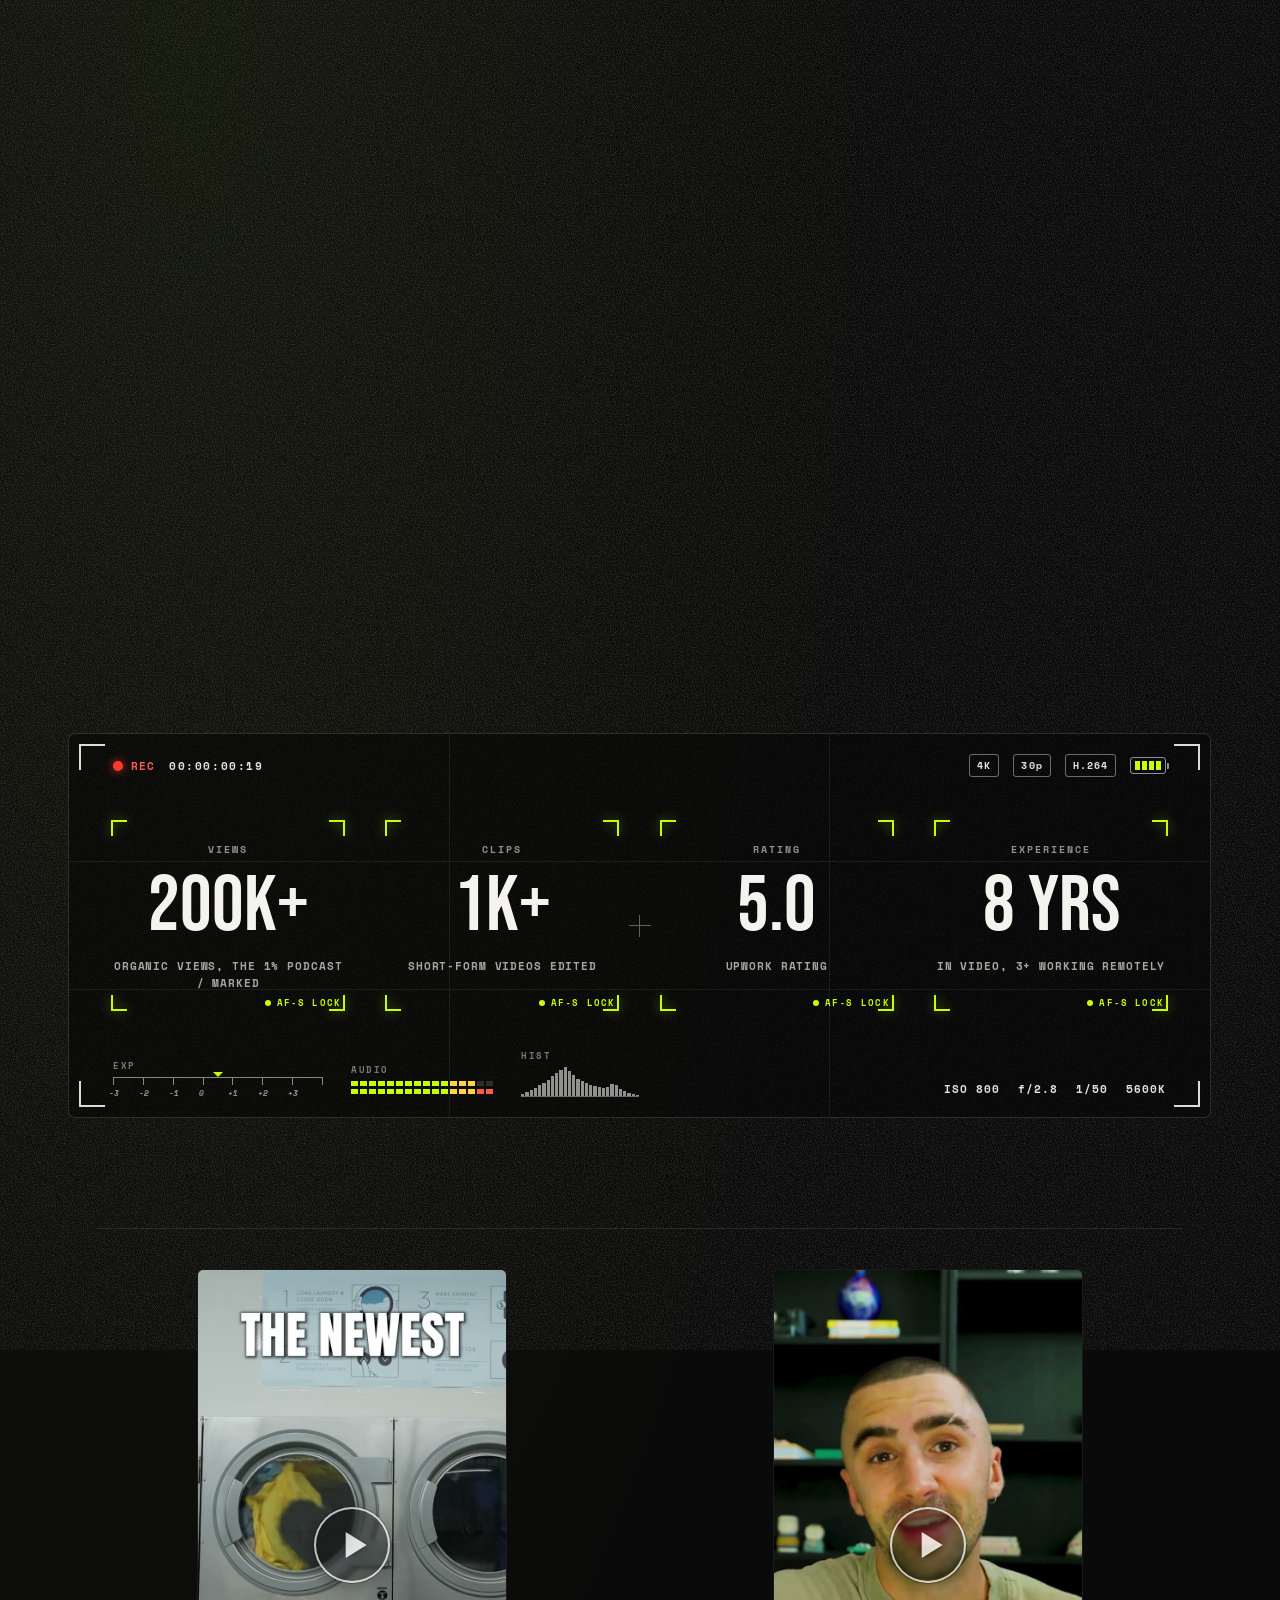
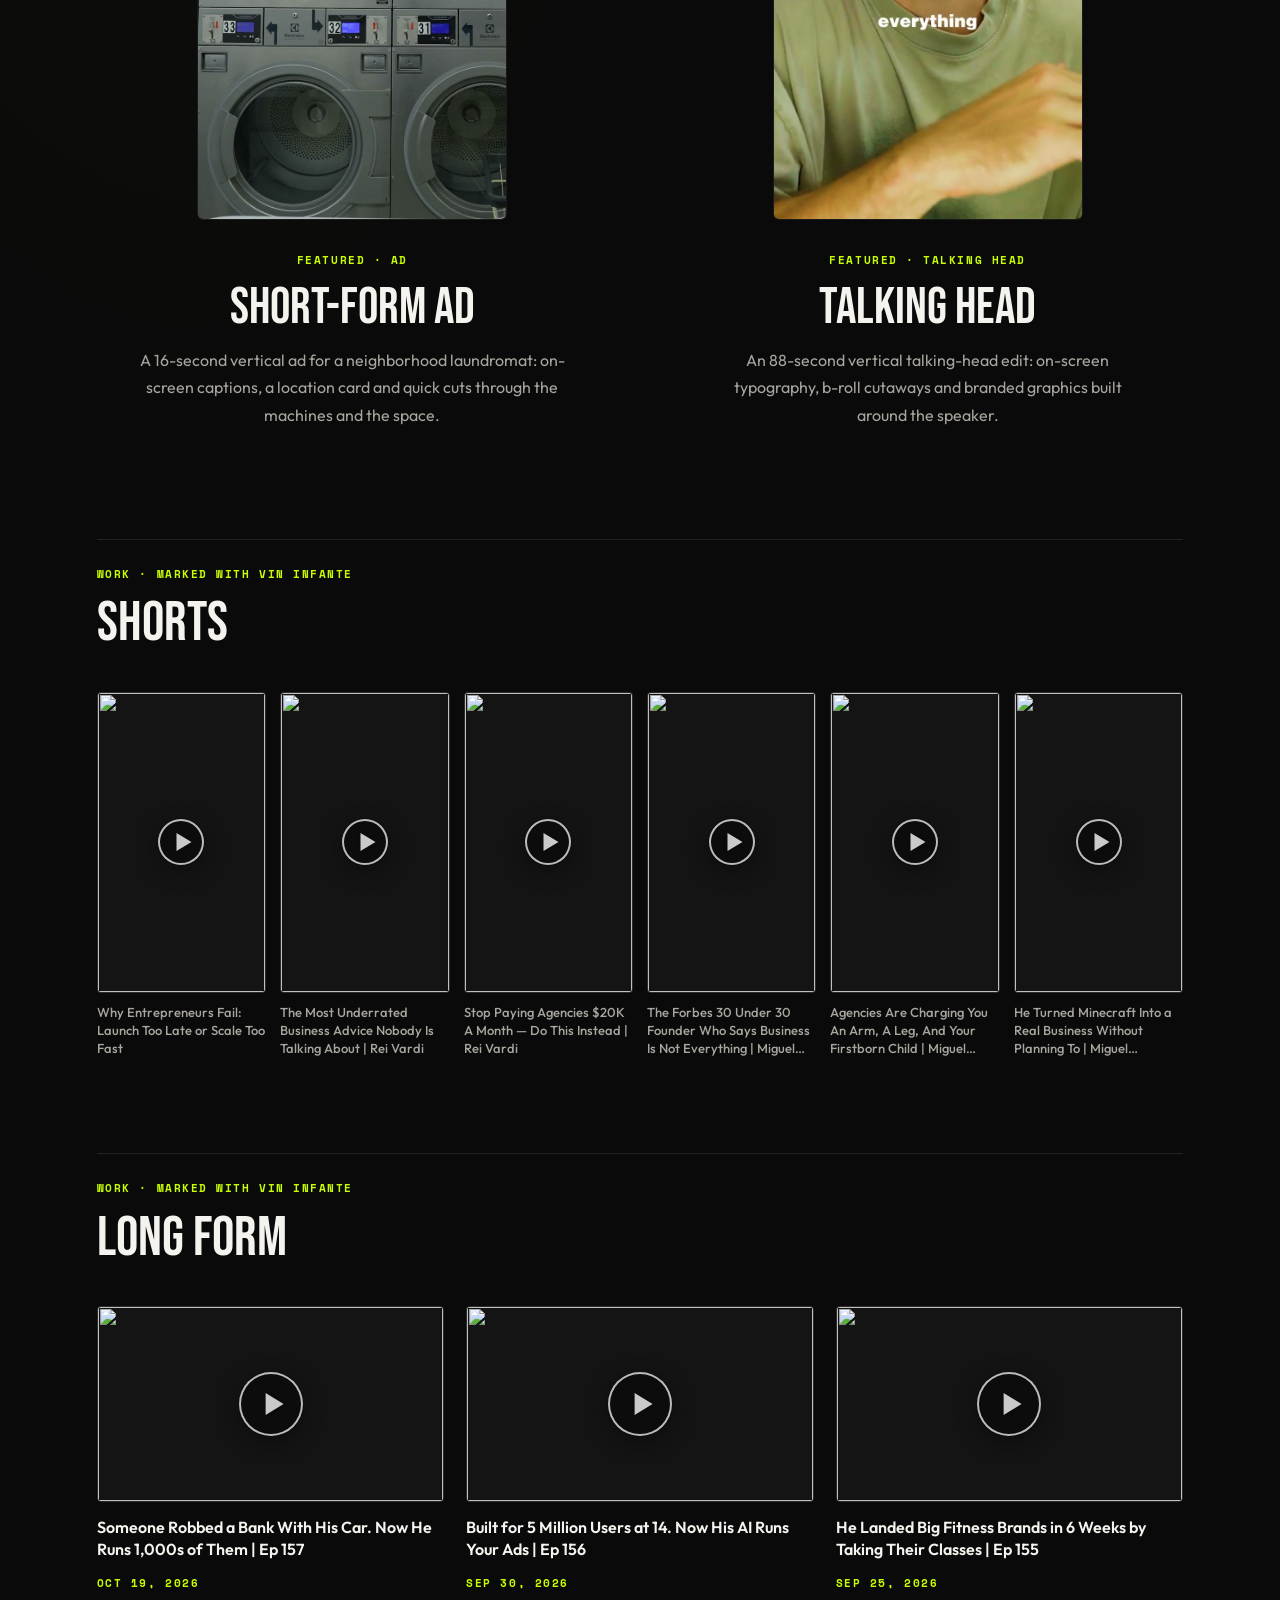
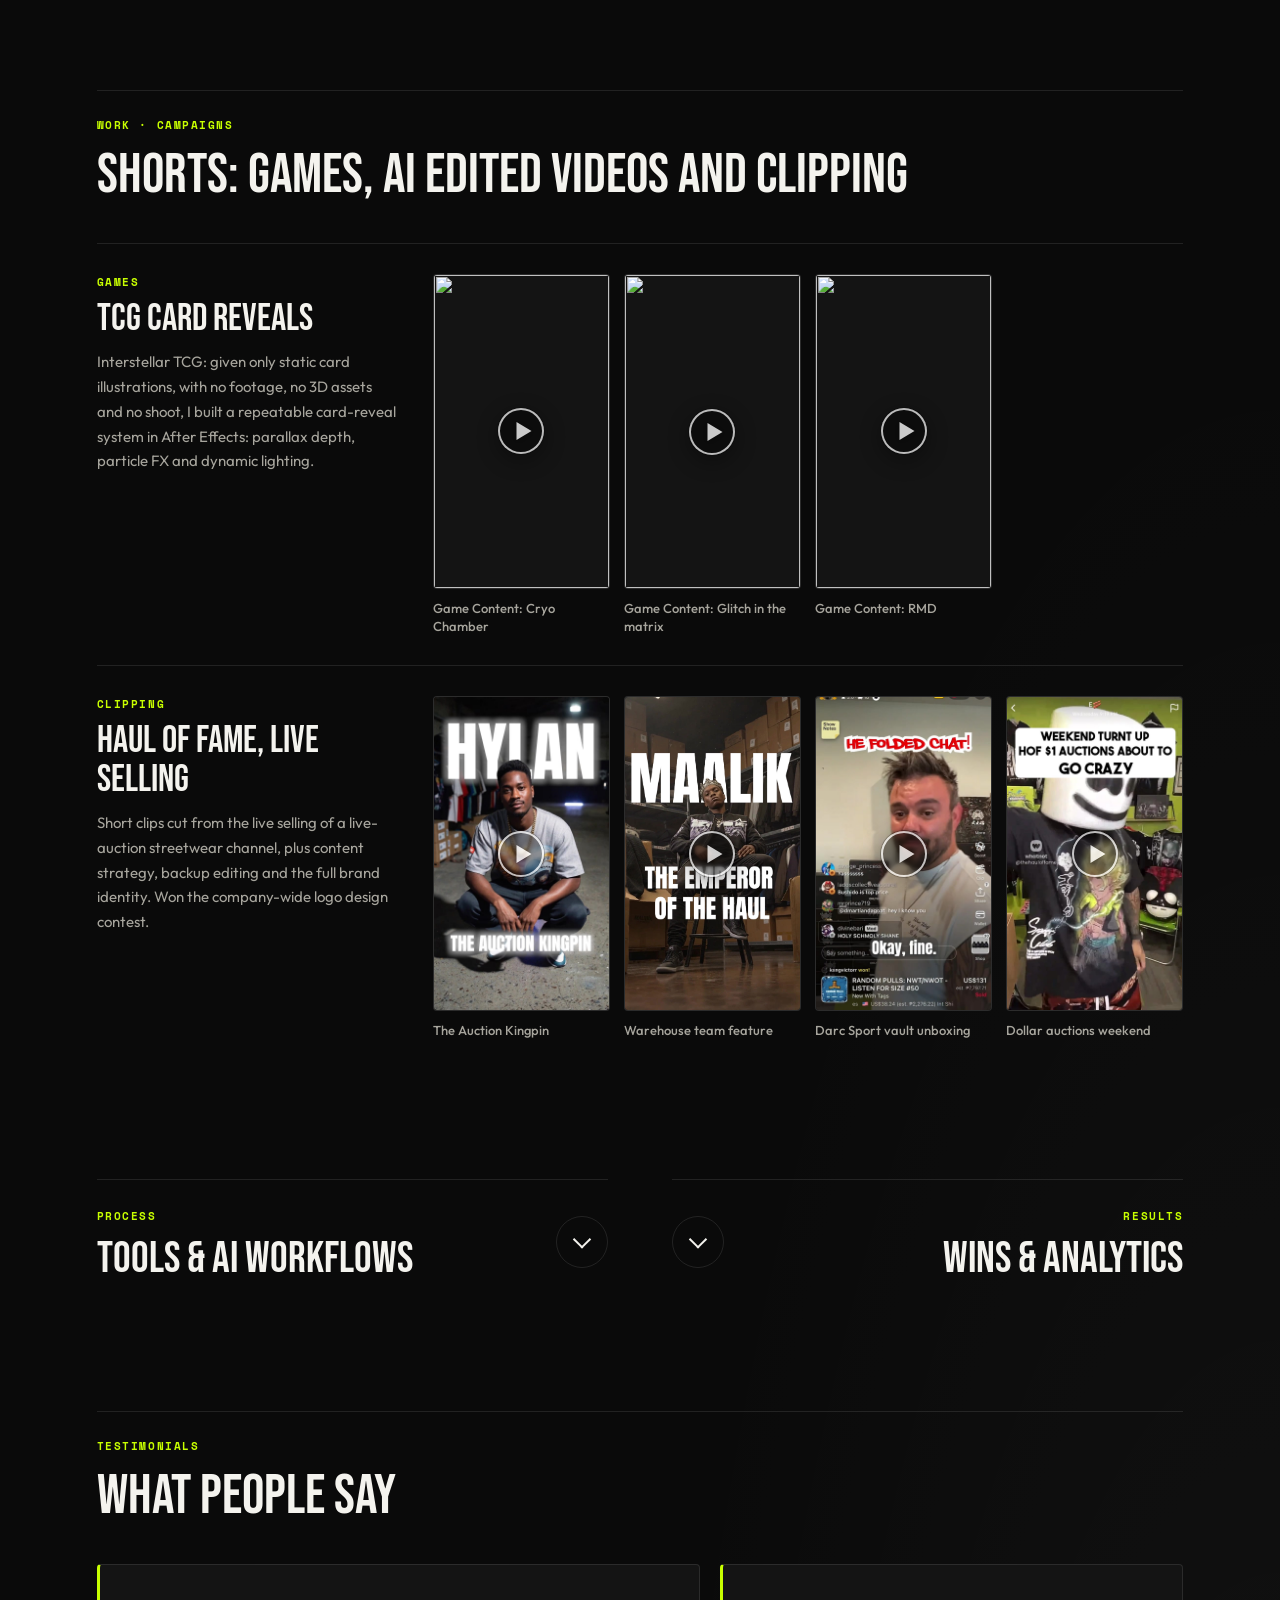
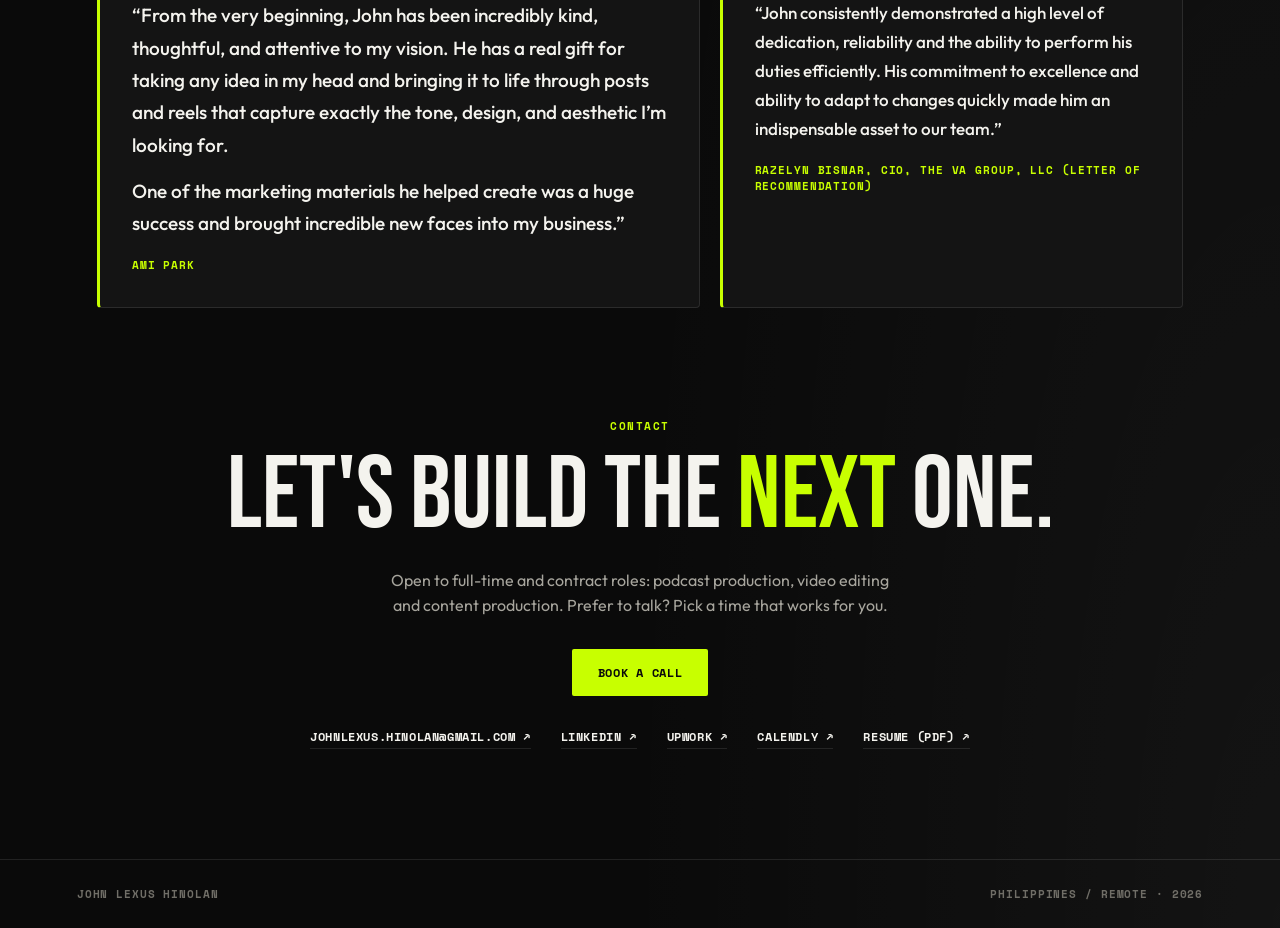
==== commit 0ab308bc: "Camera intro: roughly twice as fast Co-Authored-By: Claude Sonnet 5.5 <noreply@anthropic.com>" ====
--- a/index.html
+++ b/index.html
@@ -12,7 +12,7 @@
   <link rel="preconnect" href="https://fonts.googleapis.com" />
   <link rel="preconnect" href="https://fonts.gstatic.com" crossorigin />
   <link href="https://fonts.googleapis.com/css2?family=Bebas+Neue&family=Outfit:wght@400;500;600;700&family=Space+Mono:wght@400;700&display=swap" rel="stylesheet" />
-  <link rel="stylesheet" href="styles.css?v=22" />
+  <link rel="stylesheet" href="styles.css?v=23" />
   <script>document.documentElement.classList.add('js')</script>
   <script>
     (function () {
@@ -522,6 +522,6 @@
 
   <script src="analytics/config.js"></script>
   <script src="analytics/tracker.js" defer></script>
-  <script src="script.js?v=11"></script>
+  <script src="script.js?v=12"></script>
 </body>
 </html>
--- a/styles.css
+++ b/styles.css
@@ -469,7 +469,7 @@
 html.intro-pending body{overflow:hidden}
 
 .cam-scene{position:absolute;inset:0;overflow:hidden}
-.cam-scene img{width:100%;height:100%;object-fit:cover;object-position:50% 22%;filter:blur(30px) brightness(.45) saturate(.7);transform:scale(1.14);transition:filter 1.5s ease,transform 1.9s var(--ease)}
+.cam-scene img{width:100%;height:100%;object-fit:cover;object-position:50% 22%;filter:blur(30px) brightness(.45) saturate(.7);transform:scale(1.14);transition:filter .75s ease,transform .9s var(--ease)}
 .cam.locked .cam-scene img{filter:blur(0) brightness(.74) saturate(.95);transform:scale(1)}
 .cam-shade{position:absolute;inset:0;background:radial-gradient(120% 90% at 50% 45%,transparent 45%,rgba(0,0,0,.65))}
 .cam-grid{position:absolute;inset:0;pointer-events:none;background:
@@ -484,7 +484,7 @@
 .cam-level b{width:16%;height:2px;background:var(--lime)}
 
 /* Autofocus box: hunts, then locks */
-.cam-af{position:absolute;left:50%;top:42%;width:clamp(130px,16vw,190px);aspect-ratio:1;margin:calc(clamp(130px,16vw,190px)/-2) 0 0 calc(clamp(130px,16vw,190px)/-2);pointer-events:none;opacity:0;animation:camHunt 1.7s cubic-bezier(.3,.9,.3,1) .25s forwards}
+.cam-af{position:absolute;left:50%;top:42%;width:clamp(130px,16vw,190px);aspect-ratio:1;margin:calc(clamp(130px,16vw,190px)/-2) 0 0 calc(clamp(130px,16vw,190px)/-2);pointer-events:none;opacity:0;animation:camHunt .8s cubic-bezier(.3,.9,.3,1) .12s forwards}
 .cam-af i{position:absolute;width:24px;height:24px;border:0 solid #fff;transition:border-color .2s}
 .cam-af .tl{left:0;top:0;border-width:3px 0 0 3px}.cam-af .tr{right:0;top:0;border-width:3px 3px 0 0}
 .cam-af .bl{left:0;bottom:0;border-width:0 0 3px 3px}.cam-af .br{right:0;bottom:0;border-width:0 3px 3px 0}
@@ -533,9 +533,9 @@
 .cam-black{background:#000}
 .cam-flash{background:#fff}
 .cam.blackout .cam-black{opacity:1}
-.cam.flash .cam-flash{animation:camFlash .5s ease-out forwards}
+.cam.flash .cam-flash{animation:camFlash .3s ease-out forwards}
 @keyframes camFlash{0%{opacity:1}100%{opacity:0}}
-.cam.leaving{opacity:0;transition:opacity .75s ease}
+.cam.leaving{opacity:0;transition:opacity .4s ease}
 
 @media (max-width:760px){
   .cam-meter,.cam-read{display:none}
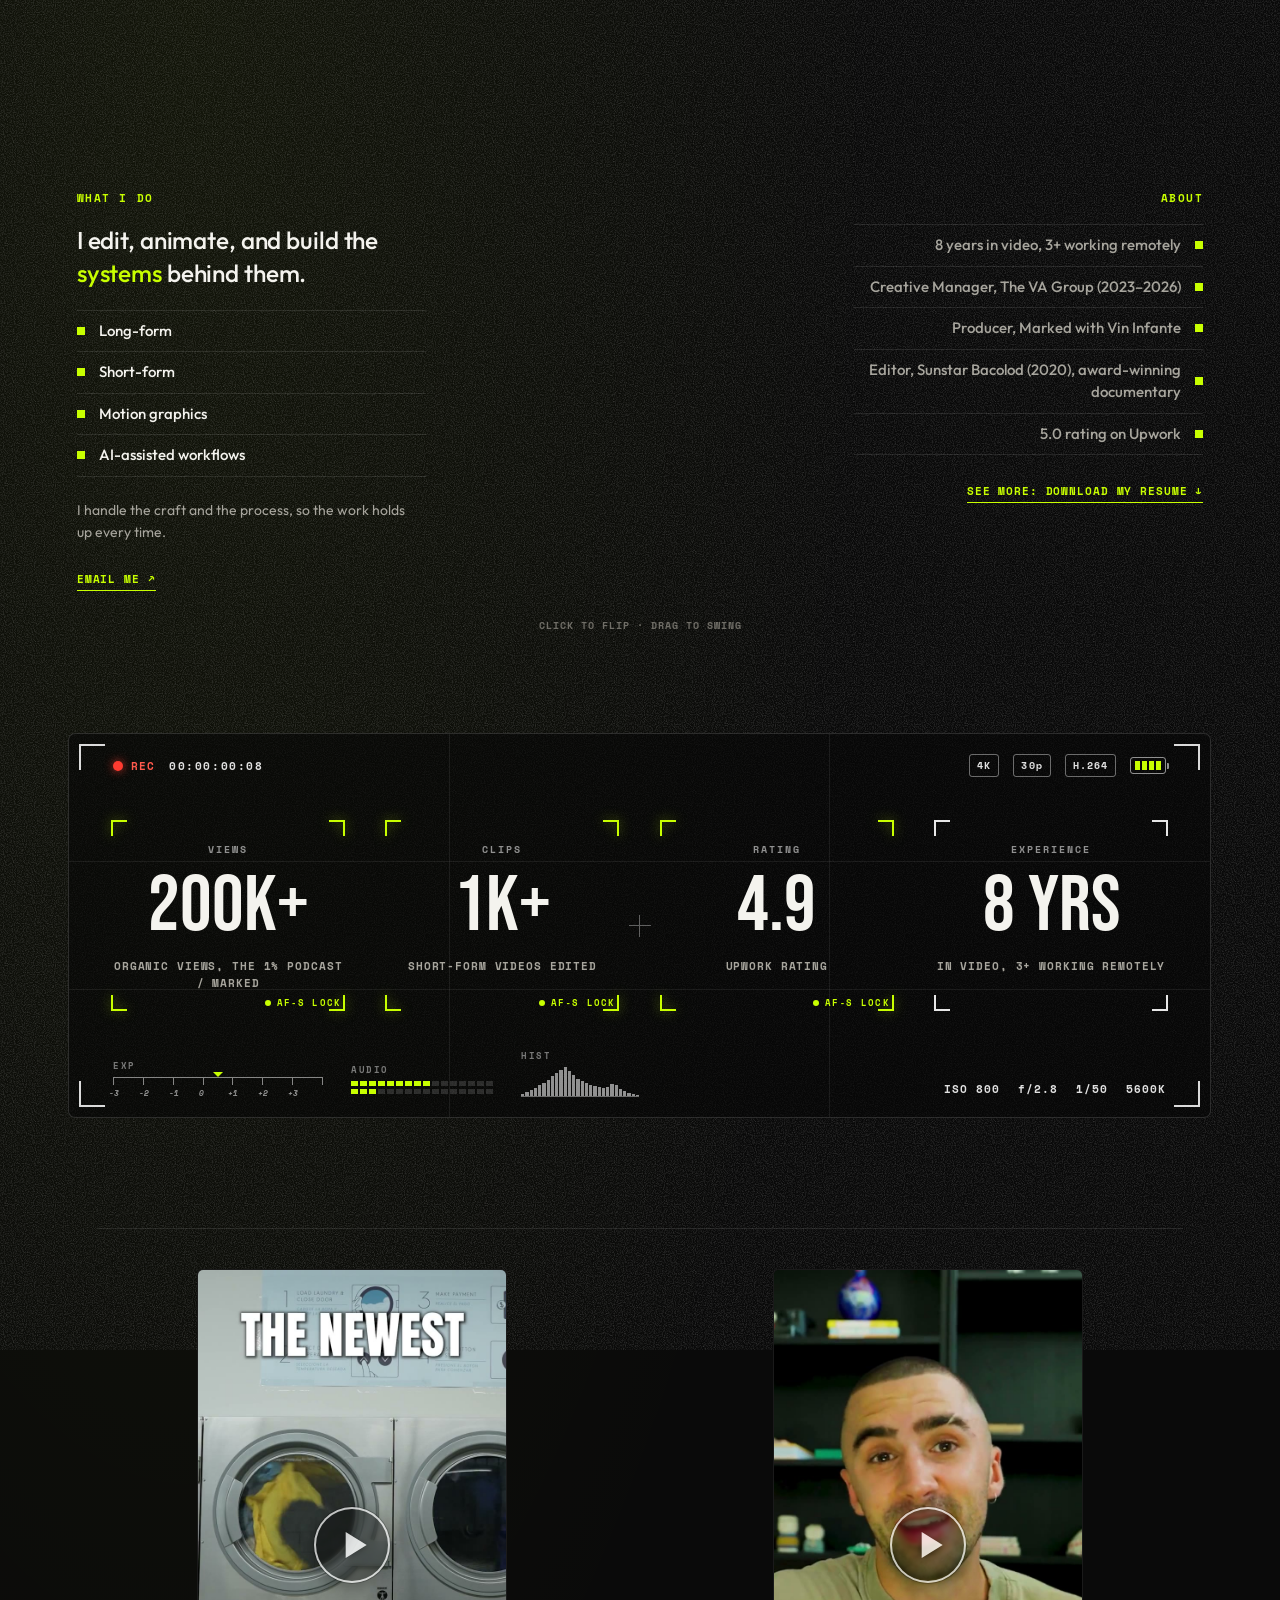
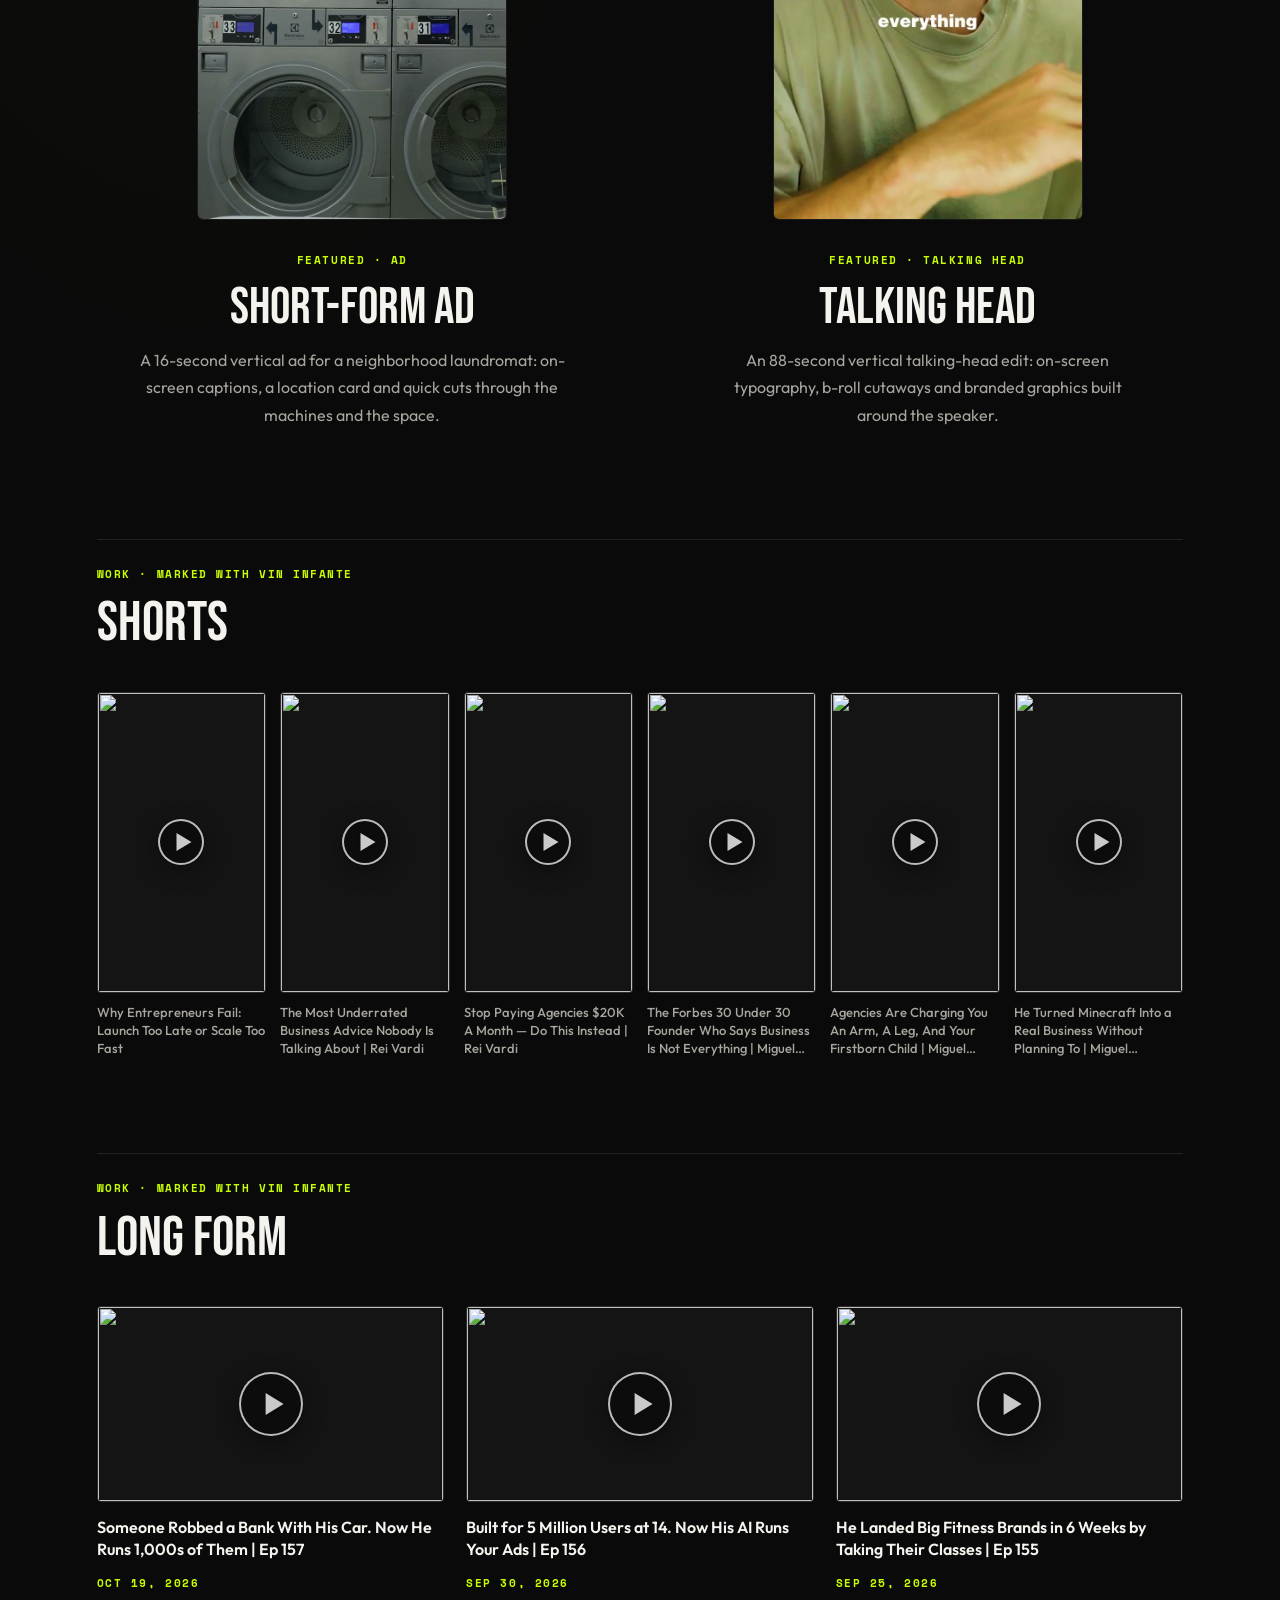
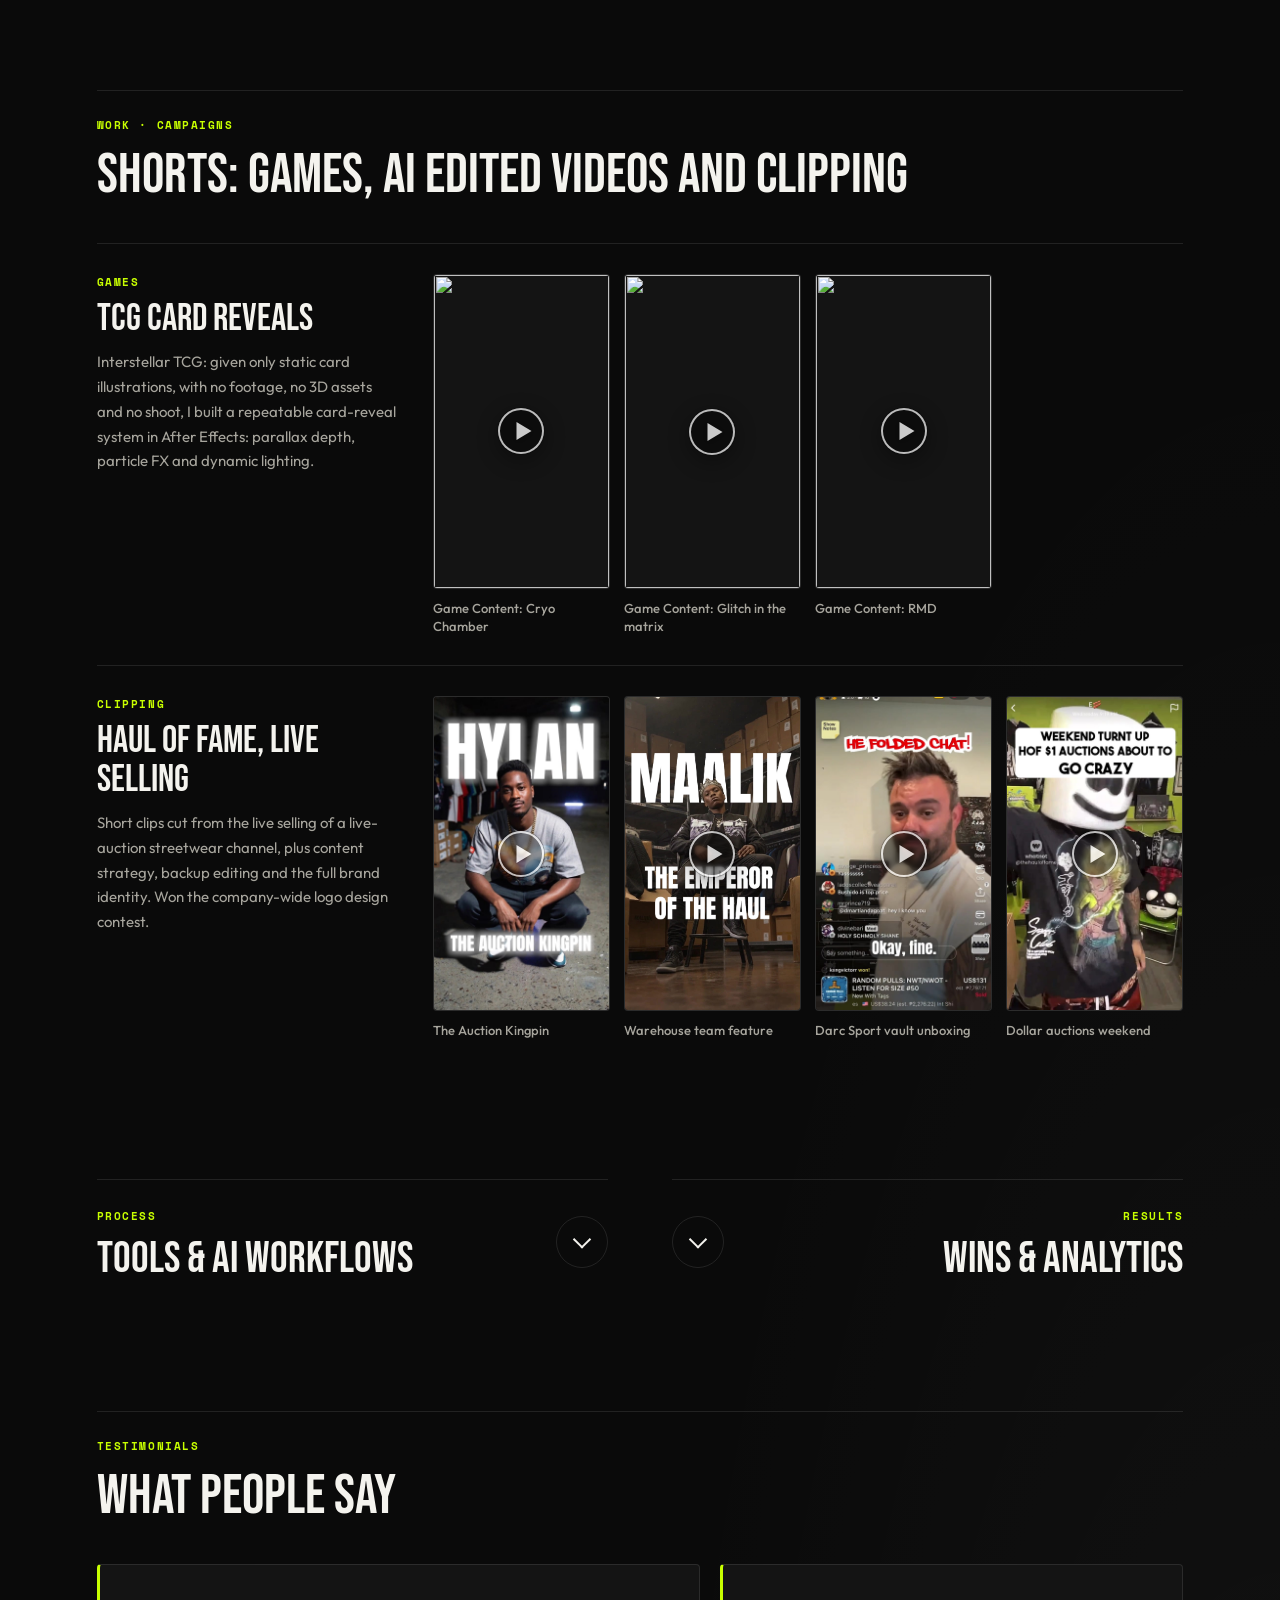
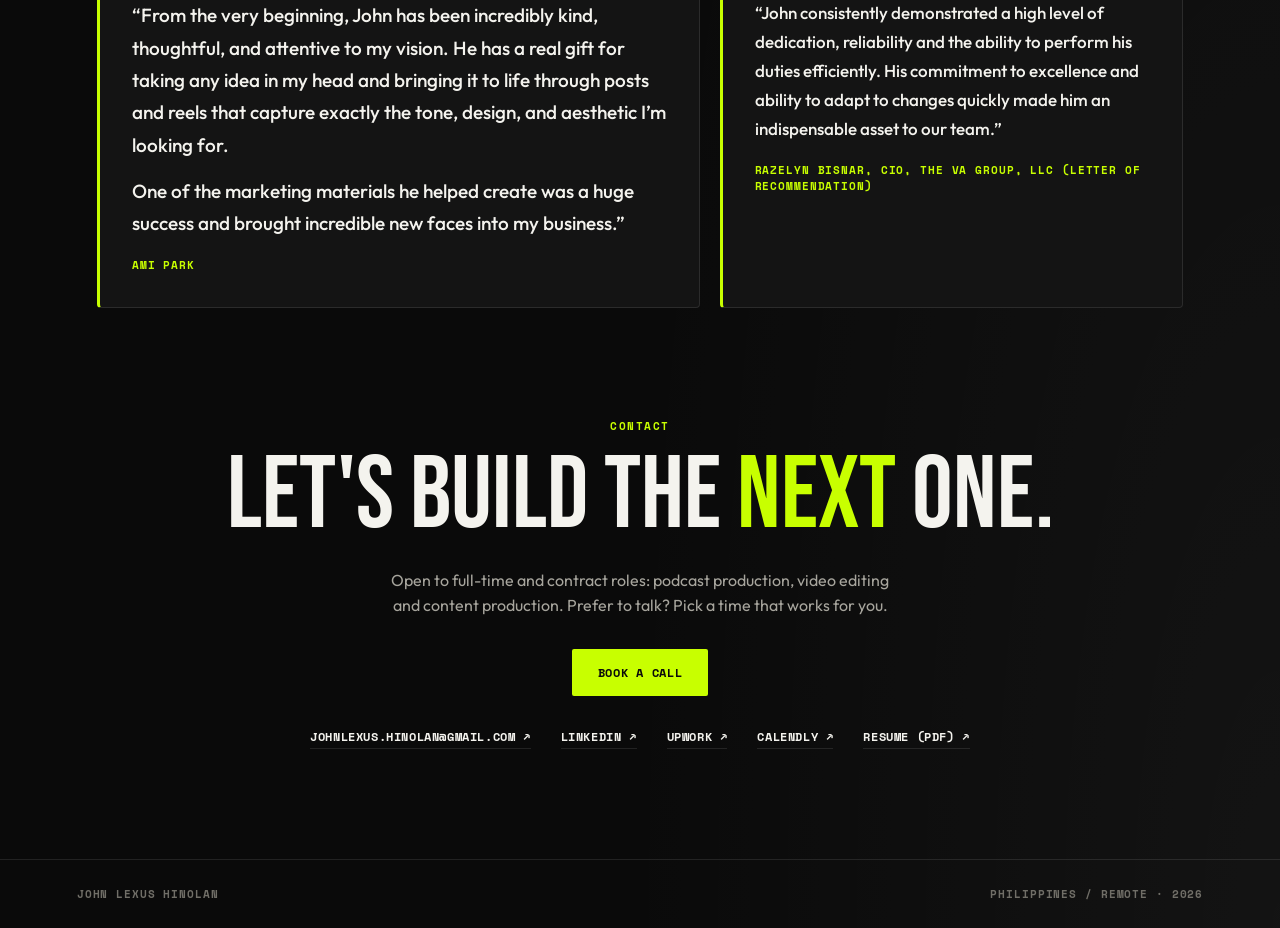
==== commit 67fc190b: "Camera intro: shorter again (about 2s) Co-Authored-By: Claude Sonnet 5.5 <noreply@anthropic.com>" ====
--- a/index.html
+++ b/index.html
@@ -12,7 +12,7 @@
   <link rel="preconnect" href="https://fonts.googleapis.com" />
   <link rel="preconnect" href="https://fonts.gstatic.com" crossorigin />
   <link href="https://fonts.googleapis.com/css2?family=Bebas+Neue&family=Outfit:wght@400;500;600;700&family=Space+Mono:wght@400;700&display=swap" rel="stylesheet" />
-  <link rel="stylesheet" href="styles.css?v=23" />
+  <link rel="stylesheet" href="styles.css?v=24" />
   <script>document.documentElement.classList.add('js')</script>
   <script>
     (function () {
@@ -522,6 +522,6 @@
 
   <script src="analytics/config.js"></script>
   <script src="analytics/tracker.js" defer></script>
-  <script src="script.js?v=12"></script>
+  <script src="script.js?v=13"></script>
 </body>
 </html>
--- a/styles.css
+++ b/styles.css
@@ -469,7 +469,7 @@
 html.intro-pending body{overflow:hidden}
 
 .cam-scene{position:absolute;inset:0;overflow:hidden}
-.cam-scene img{width:100%;height:100%;object-fit:cover;object-position:50% 22%;filter:blur(30px) brightness(.45) saturate(.7);transform:scale(1.14);transition:filter .75s ease,transform .9s var(--ease)}
+.cam-scene img{width:100%;height:100%;object-fit:cover;object-position:50% 22%;filter:blur(30px) brightness(.45) saturate(.7);transform:scale(1.14);transition:filter .5s ease,transform .6s var(--ease)}
 .cam.locked .cam-scene img{filter:blur(0) brightness(.74) saturate(.95);transform:scale(1)}
 .cam-shade{position:absolute;inset:0;background:radial-gradient(120% 90% at 50% 45%,transparent 45%,rgba(0,0,0,.65))}
 .cam-grid{position:absolute;inset:0;pointer-events:none;background:
@@ -484,7 +484,7 @@
 .cam-level b{width:16%;height:2px;background:var(--lime)}
 
 /* Autofocus box: hunts, then locks */
-.cam-af{position:absolute;left:50%;top:42%;width:clamp(130px,16vw,190px);aspect-ratio:1;margin:calc(clamp(130px,16vw,190px)/-2) 0 0 calc(clamp(130px,16vw,190px)/-2);pointer-events:none;opacity:0;animation:camHunt .8s cubic-bezier(.3,.9,.3,1) .12s forwards}
+.cam-af{position:absolute;left:50%;top:42%;width:clamp(130px,16vw,190px);aspect-ratio:1;margin:calc(clamp(130px,16vw,190px)/-2) 0 0 calc(clamp(130px,16vw,190px)/-2);pointer-events:none;opacity:0;animation:camHunt .55s cubic-bezier(.3,.9,.3,1) .05s forwards}
 .cam-af i{position:absolute;width:24px;height:24px;border:0 solid #fff;transition:border-color .2s}
 .cam-af .tl{left:0;top:0;border-width:3px 0 0 3px}.cam-af .tr{right:0;top:0;border-width:3px 3px 0 0}
 .cam-af .bl{left:0;bottom:0;border-width:0 0 3px 3px}.cam-af .br{right:0;bottom:0;border-width:0 3px 3px 0}
@@ -533,9 +533,9 @@
 .cam-black{background:#000}
 .cam-flash{background:#fff}
 .cam.blackout .cam-black{opacity:1}
-.cam.flash .cam-flash{animation:camFlash .3s ease-out forwards}
+.cam.flash .cam-flash{animation:camFlash .22s ease-out forwards}
 @keyframes camFlash{0%{opacity:1}100%{opacity:0}}
-.cam.leaving{opacity:0;transition:opacity .4s ease}
+.cam.leaving{opacity:0;transition:opacity .28s ease}
 
 @media (max-width:760px){
   .cam-meter,.cam-read{display:none}
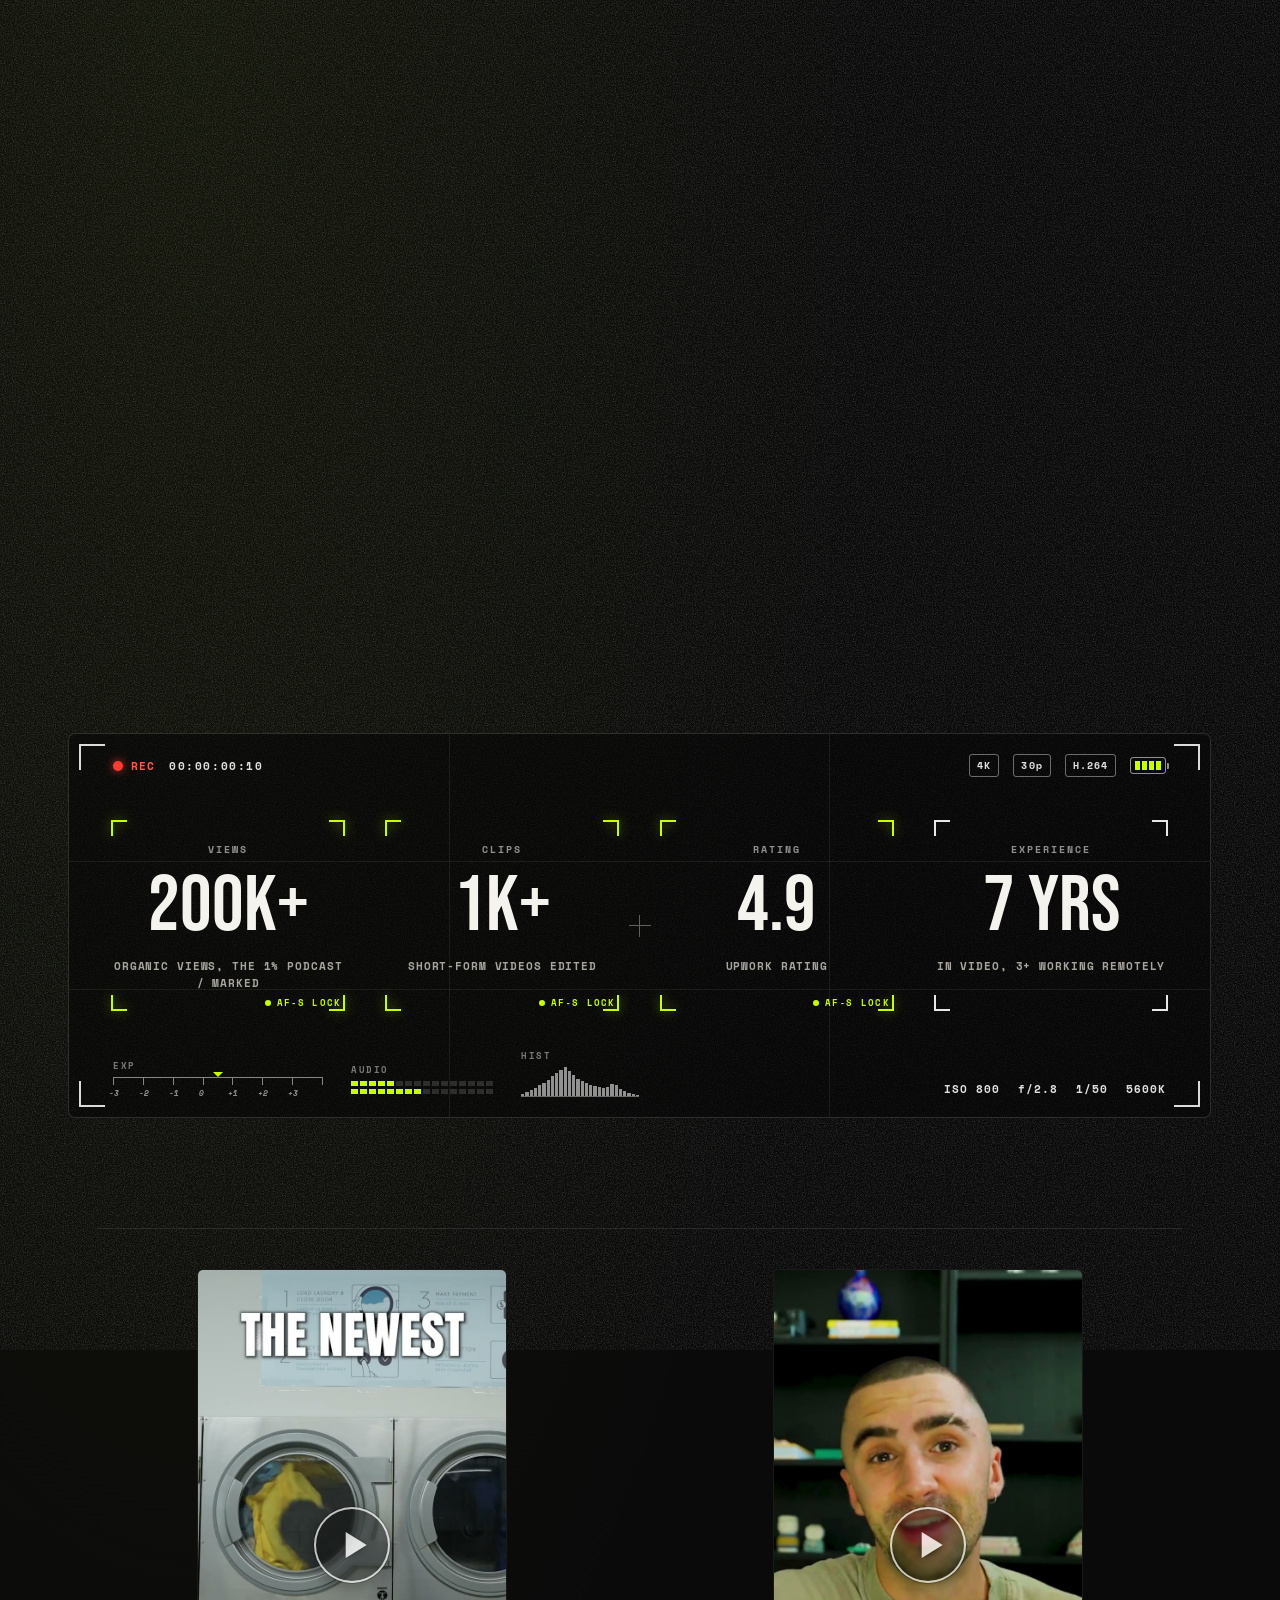
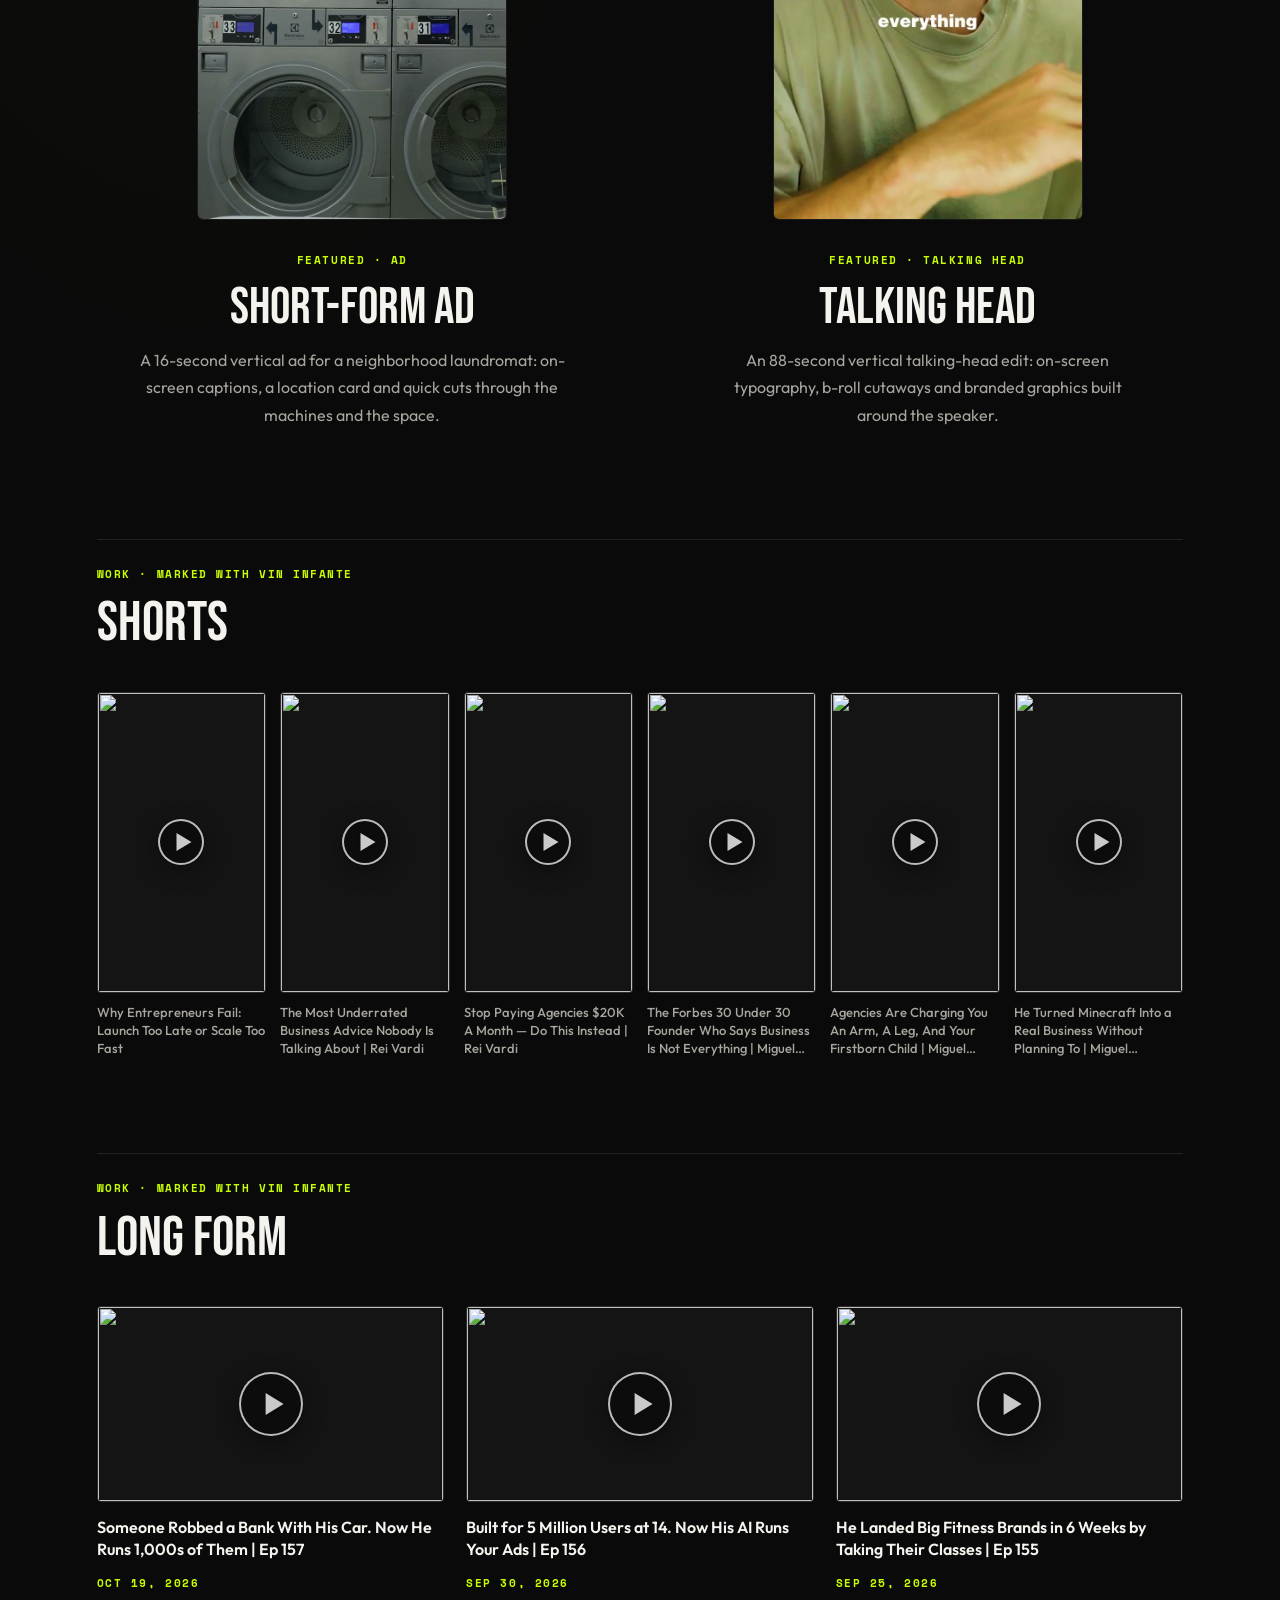
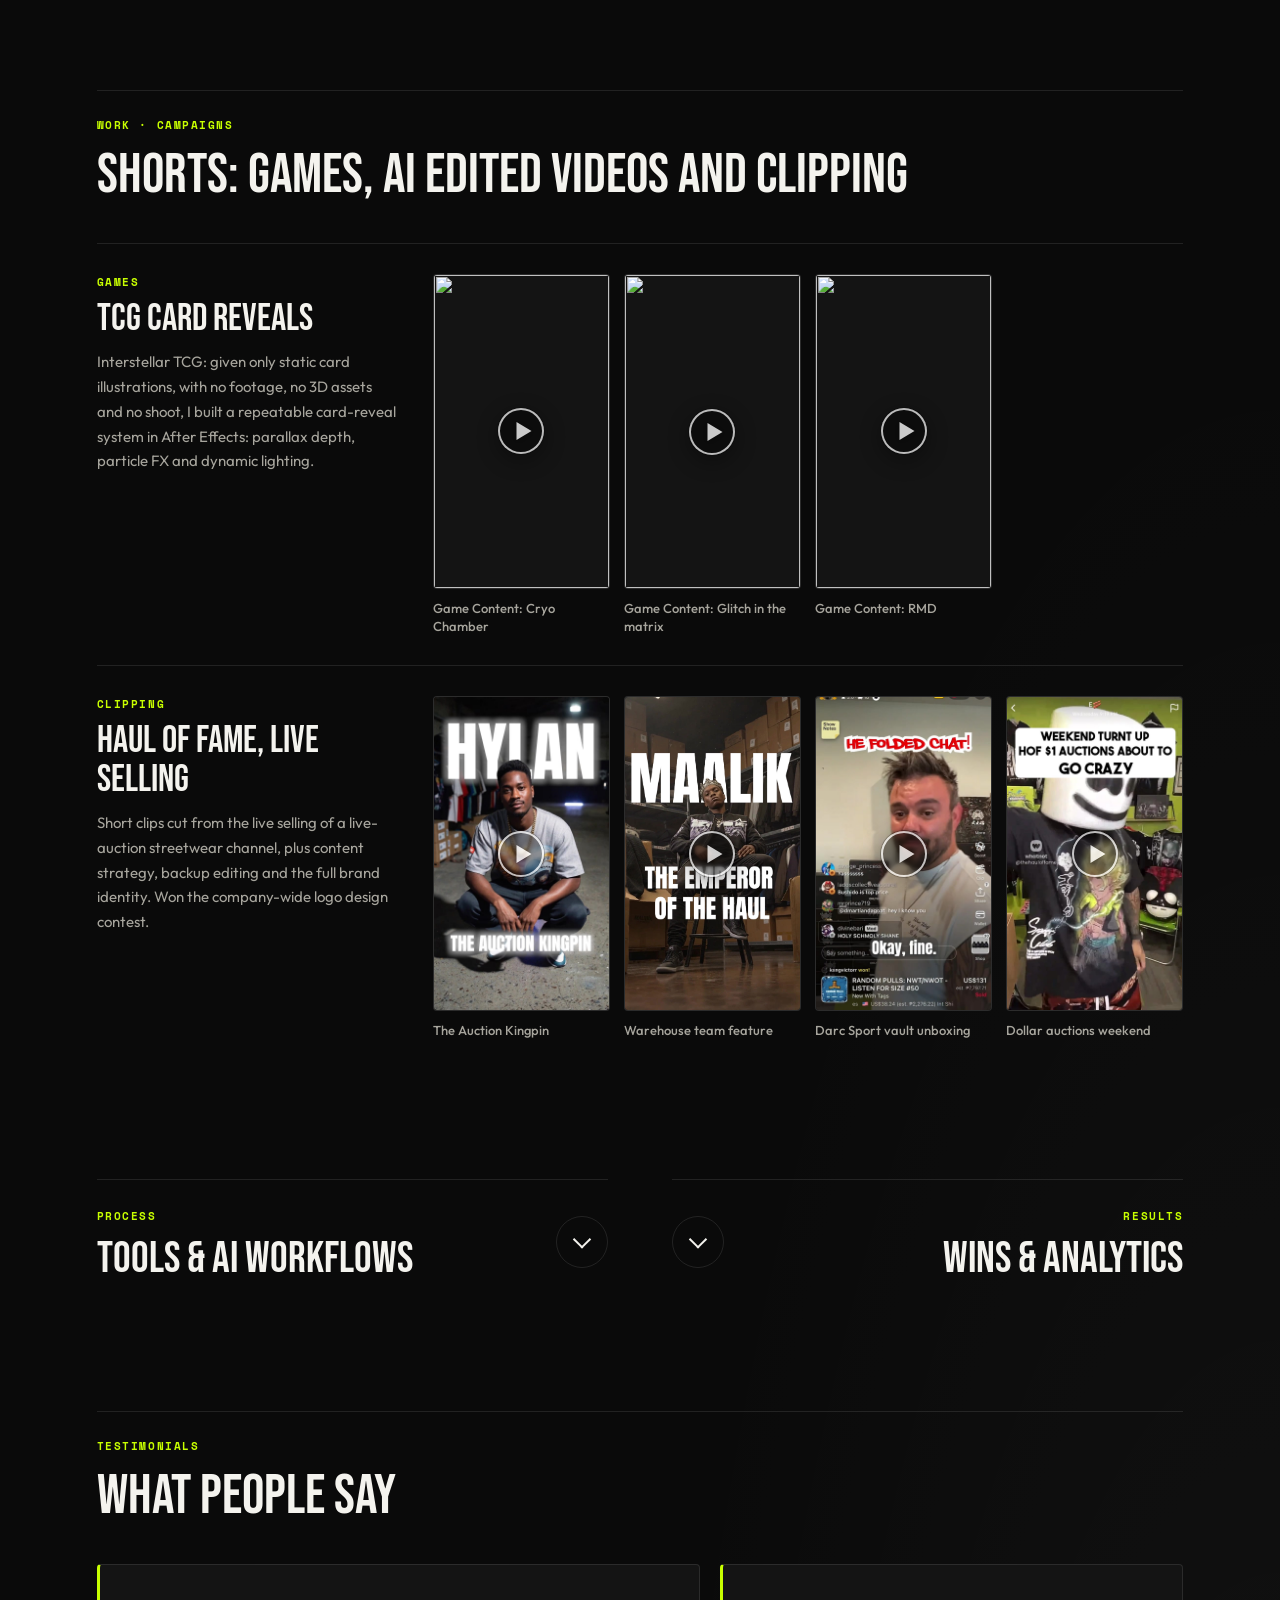
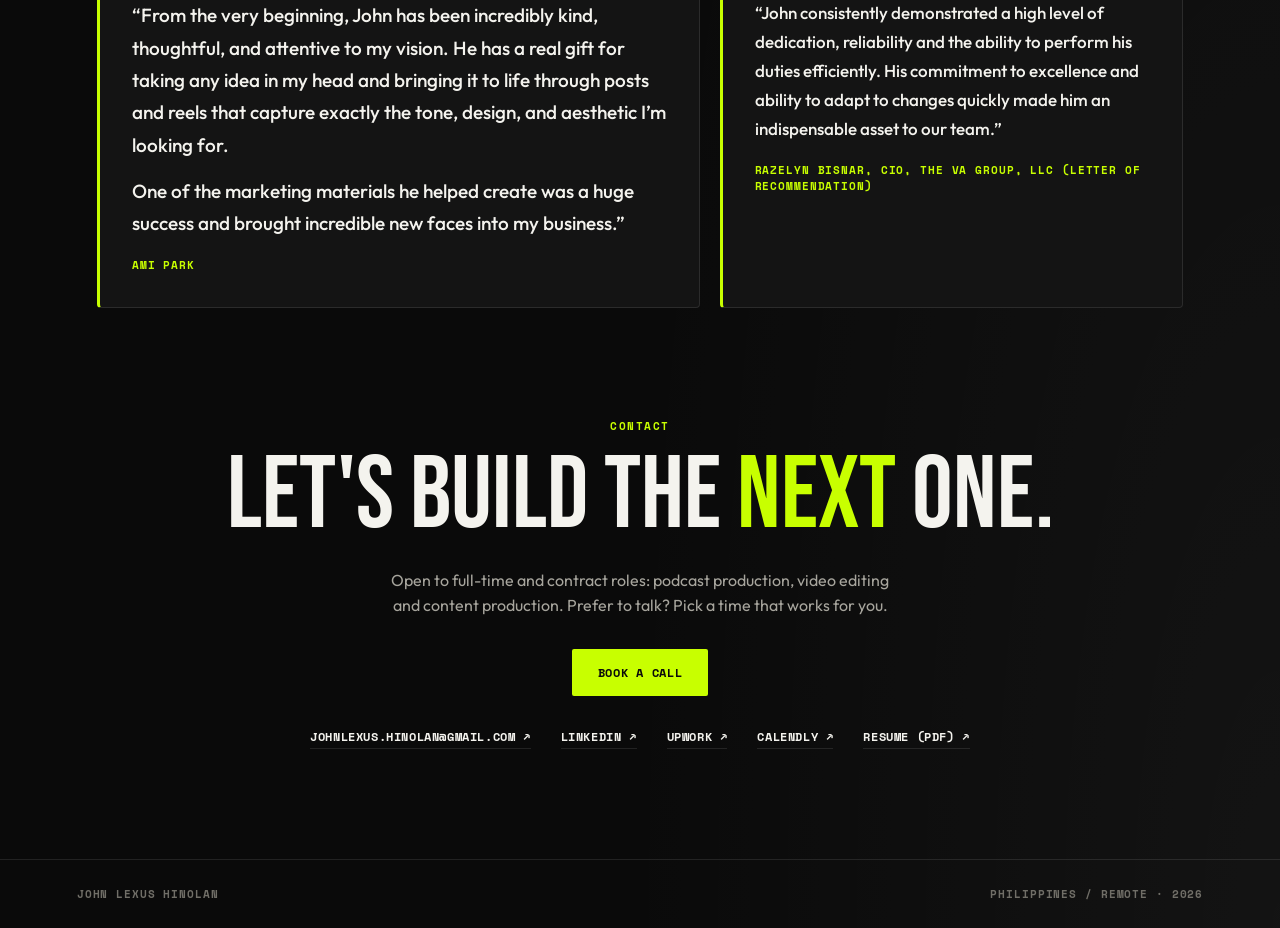
==== commit 066bb795: "Revert "Camera intro: shorter again (about 2s)" This reverts commit 67fc190b941b308580234e39bafec982" ====
--- a/index.html
+++ b/index.html
@@ -12,7 +12,7 @@
   <link rel="preconnect" href="https://fonts.googleapis.com" />
   <link rel="preconnect" href="https://fonts.gstatic.com" crossorigin />
   <link href="https://fonts.googleapis.com/css2?family=Bebas+Neue&family=Outfit:wght@400;500;600;700&family=Space+Mono:wght@400;700&display=swap" rel="stylesheet" />
-  <link rel="stylesheet" href="styles.css?v=24" />
+  <link rel="stylesheet" href="styles.css?v=23" />
   <script>document.documentElement.classList.add('js')</script>
   <script>
     (function () {
@@ -522,6 +522,6 @@
 
   <script src="analytics/config.js"></script>
   <script src="analytics/tracker.js" defer></script>
-  <script src="script.js?v=13"></script>
+  <script src="script.js?v=12"></script>
 </body>
 </html>
--- a/styles.css
+++ b/styles.css
@@ -469,7 +469,7 @@
 html.intro-pending body{overflow:hidden}
 
 .cam-scene{position:absolute;inset:0;overflow:hidden}
-.cam-scene img{width:100%;height:100%;object-fit:cover;object-position:50% 22%;filter:blur(30px) brightness(.45) saturate(.7);transform:scale(1.14);transition:filter .5s ease,transform .6s var(--ease)}
+.cam-scene img{width:100%;height:100%;object-fit:cover;object-position:50% 22%;filter:blur(30px) brightness(.45) saturate(.7);transform:scale(1.14);transition:filter .75s ease,transform .9s var(--ease)}
 .cam.locked .cam-scene img{filter:blur(0) brightness(.74) saturate(.95);transform:scale(1)}
 .cam-shade{position:absolute;inset:0;background:radial-gradient(120% 90% at 50% 45%,transparent 45%,rgba(0,0,0,.65))}
 .cam-grid{position:absolute;inset:0;pointer-events:none;background:
@@ -484,7 +484,7 @@
 .cam-level b{width:16%;height:2px;background:var(--lime)}
 
 /* Autofocus box: hunts, then locks */
-.cam-af{position:absolute;left:50%;top:42%;width:clamp(130px,16vw,190px);aspect-ratio:1;margin:calc(clamp(130px,16vw,190px)/-2) 0 0 calc(clamp(130px,16vw,190px)/-2);pointer-events:none;opacity:0;animation:camHunt .55s cubic-bezier(.3,.9,.3,1) .05s forwards}
+.cam-af{position:absolute;left:50%;top:42%;width:clamp(130px,16vw,190px);aspect-ratio:1;margin:calc(clamp(130px,16vw,190px)/-2) 0 0 calc(clamp(130px,16vw,190px)/-2);pointer-events:none;opacity:0;animation:camHunt .8s cubic-bezier(.3,.9,.3,1) .12s forwards}
 .cam-af i{position:absolute;width:24px;height:24px;border:0 solid #fff;transition:border-color .2s}
 .cam-af .tl{left:0;top:0;border-width:3px 0 0 3px}.cam-af .tr{right:0;top:0;border-width:3px 3px 0 0}
 .cam-af .bl{left:0;bottom:0;border-width:0 0 3px 3px}.cam-af .br{right:0;bottom:0;border-width:0 3px 3px 0}
@@ -533,9 +533,9 @@
 .cam-black{background:#000}
 .cam-flash{background:#fff}
 .cam.blackout .cam-black{opacity:1}
-.cam.flash .cam-flash{animation:camFlash .22s ease-out forwards}
+.cam.flash .cam-flash{animation:camFlash .3s ease-out forwards}
 @keyframes camFlash{0%{opacity:1}100%{opacity:0}}
-.cam.leaving{opacity:0;transition:opacity .28s ease}
+.cam.leaving{opacity:0;transition:opacity .4s ease}
 
 @media (max-width:760px){
   .cam-meter,.cam-read{display:none}
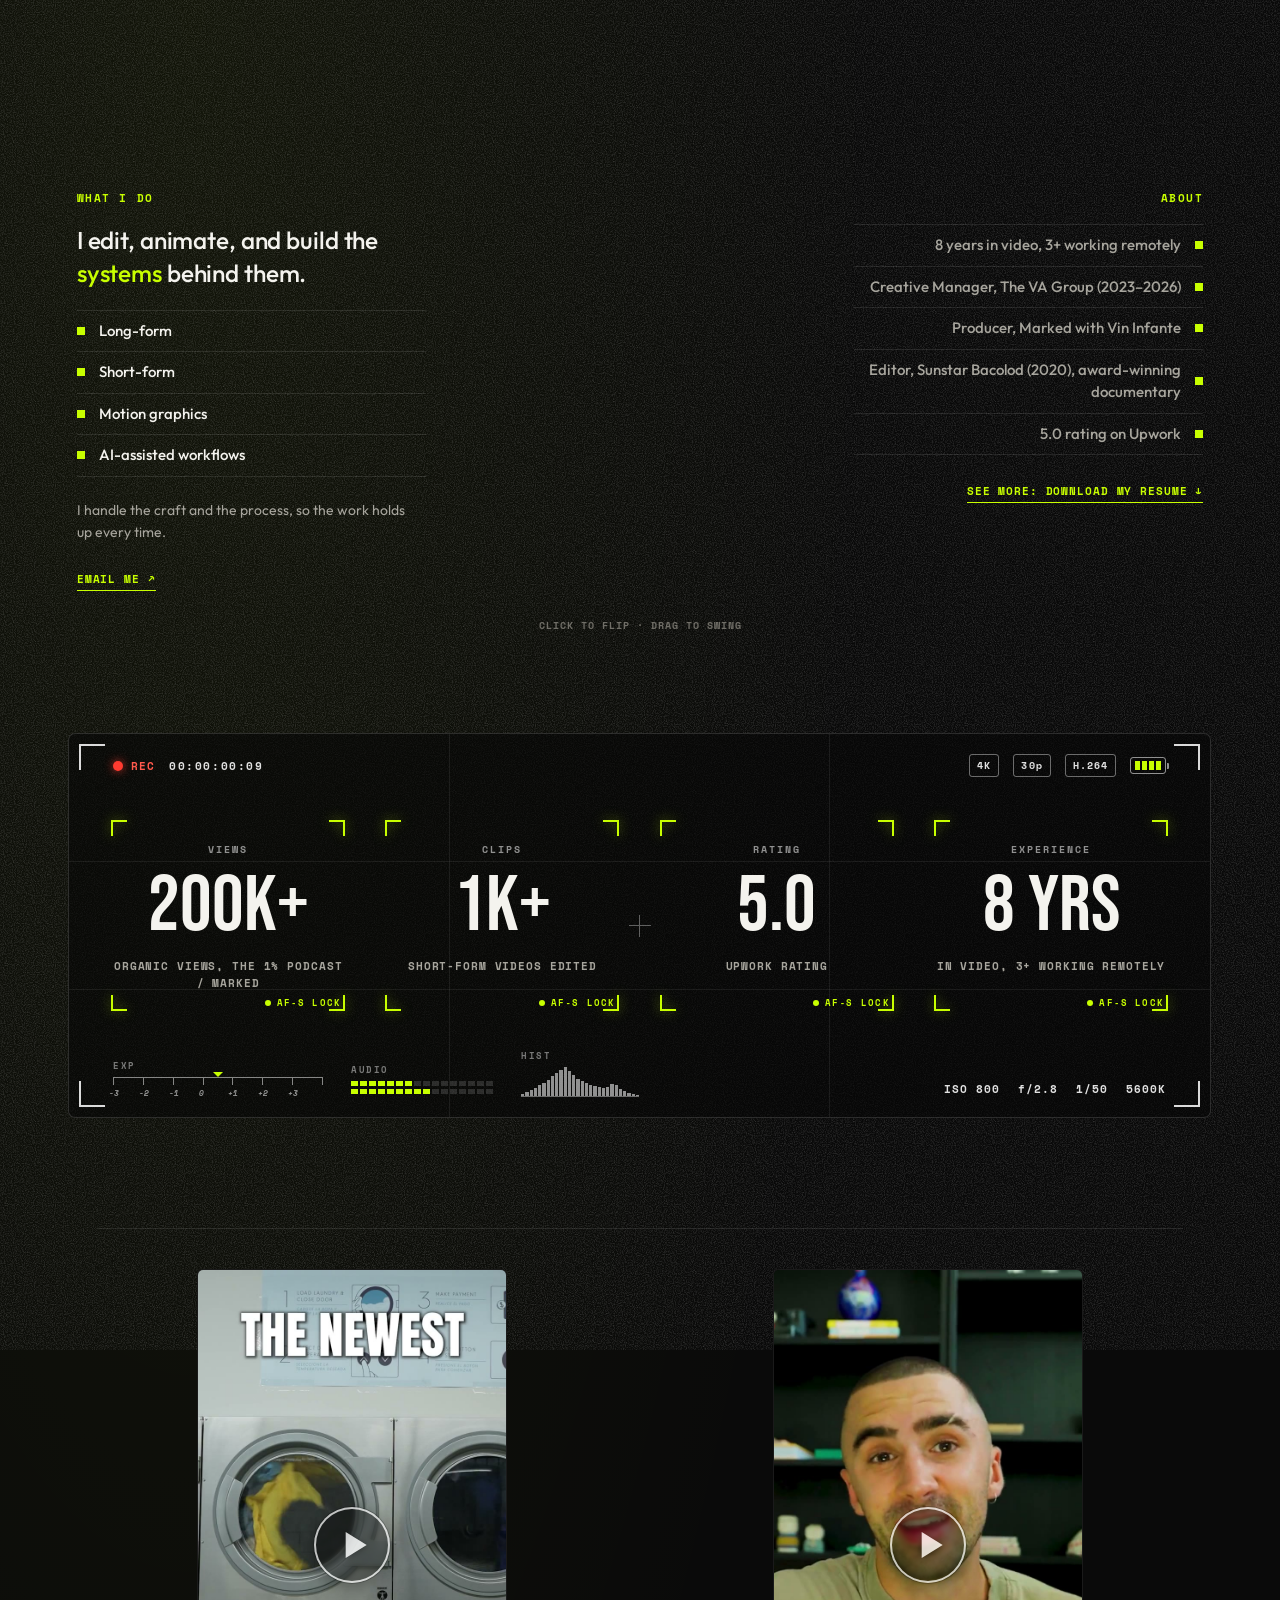
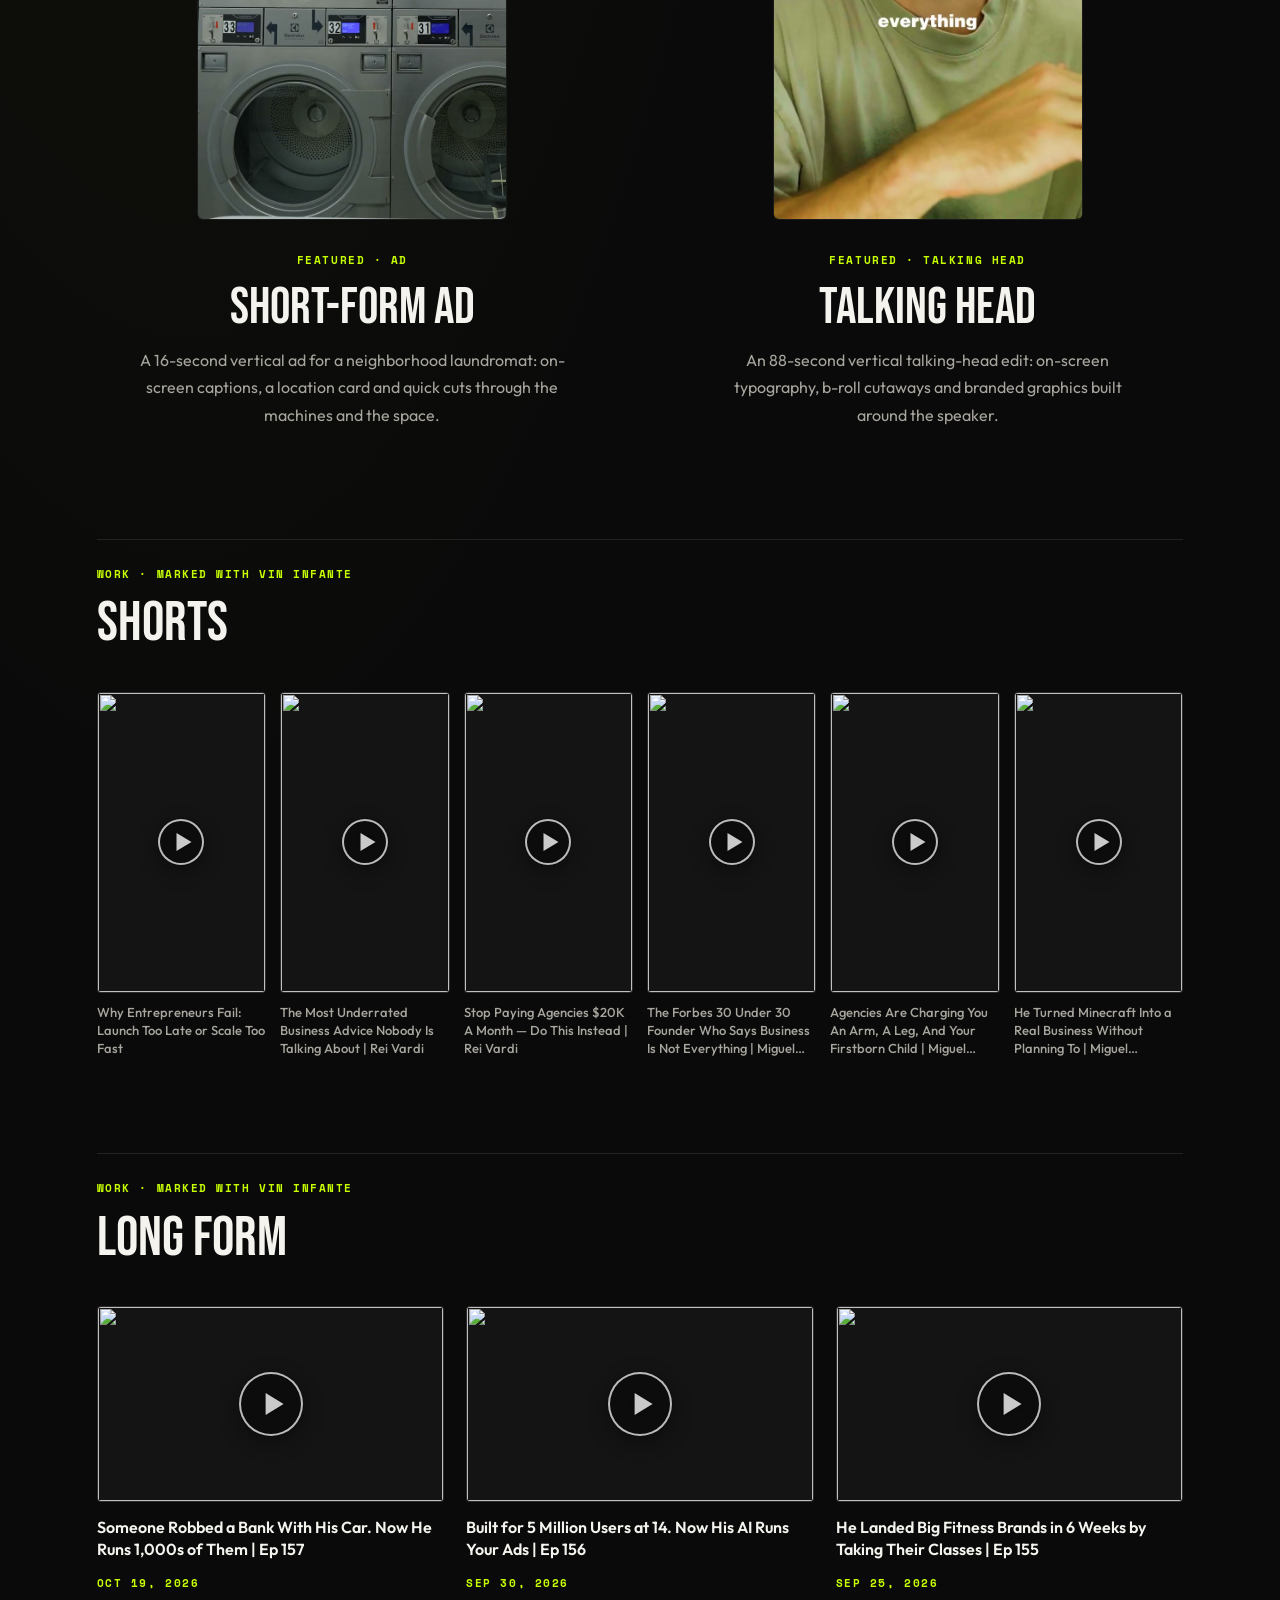
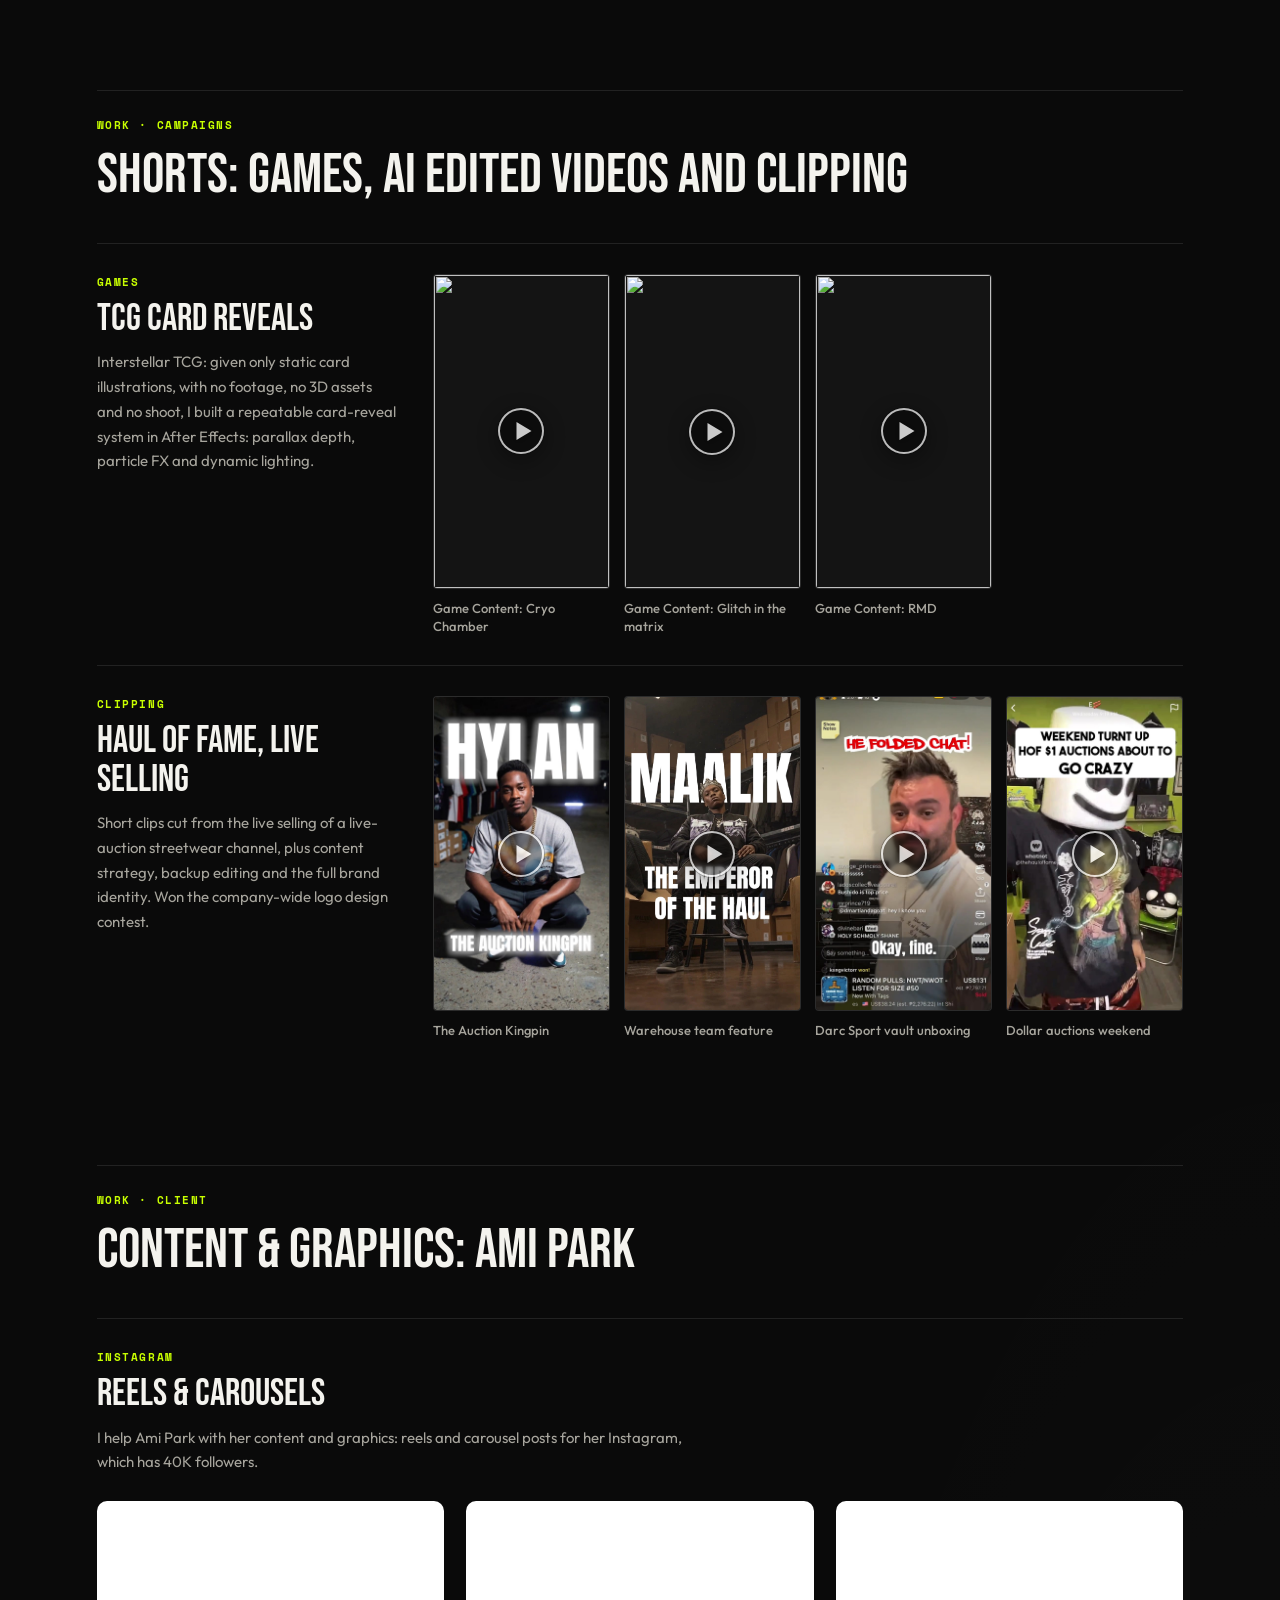
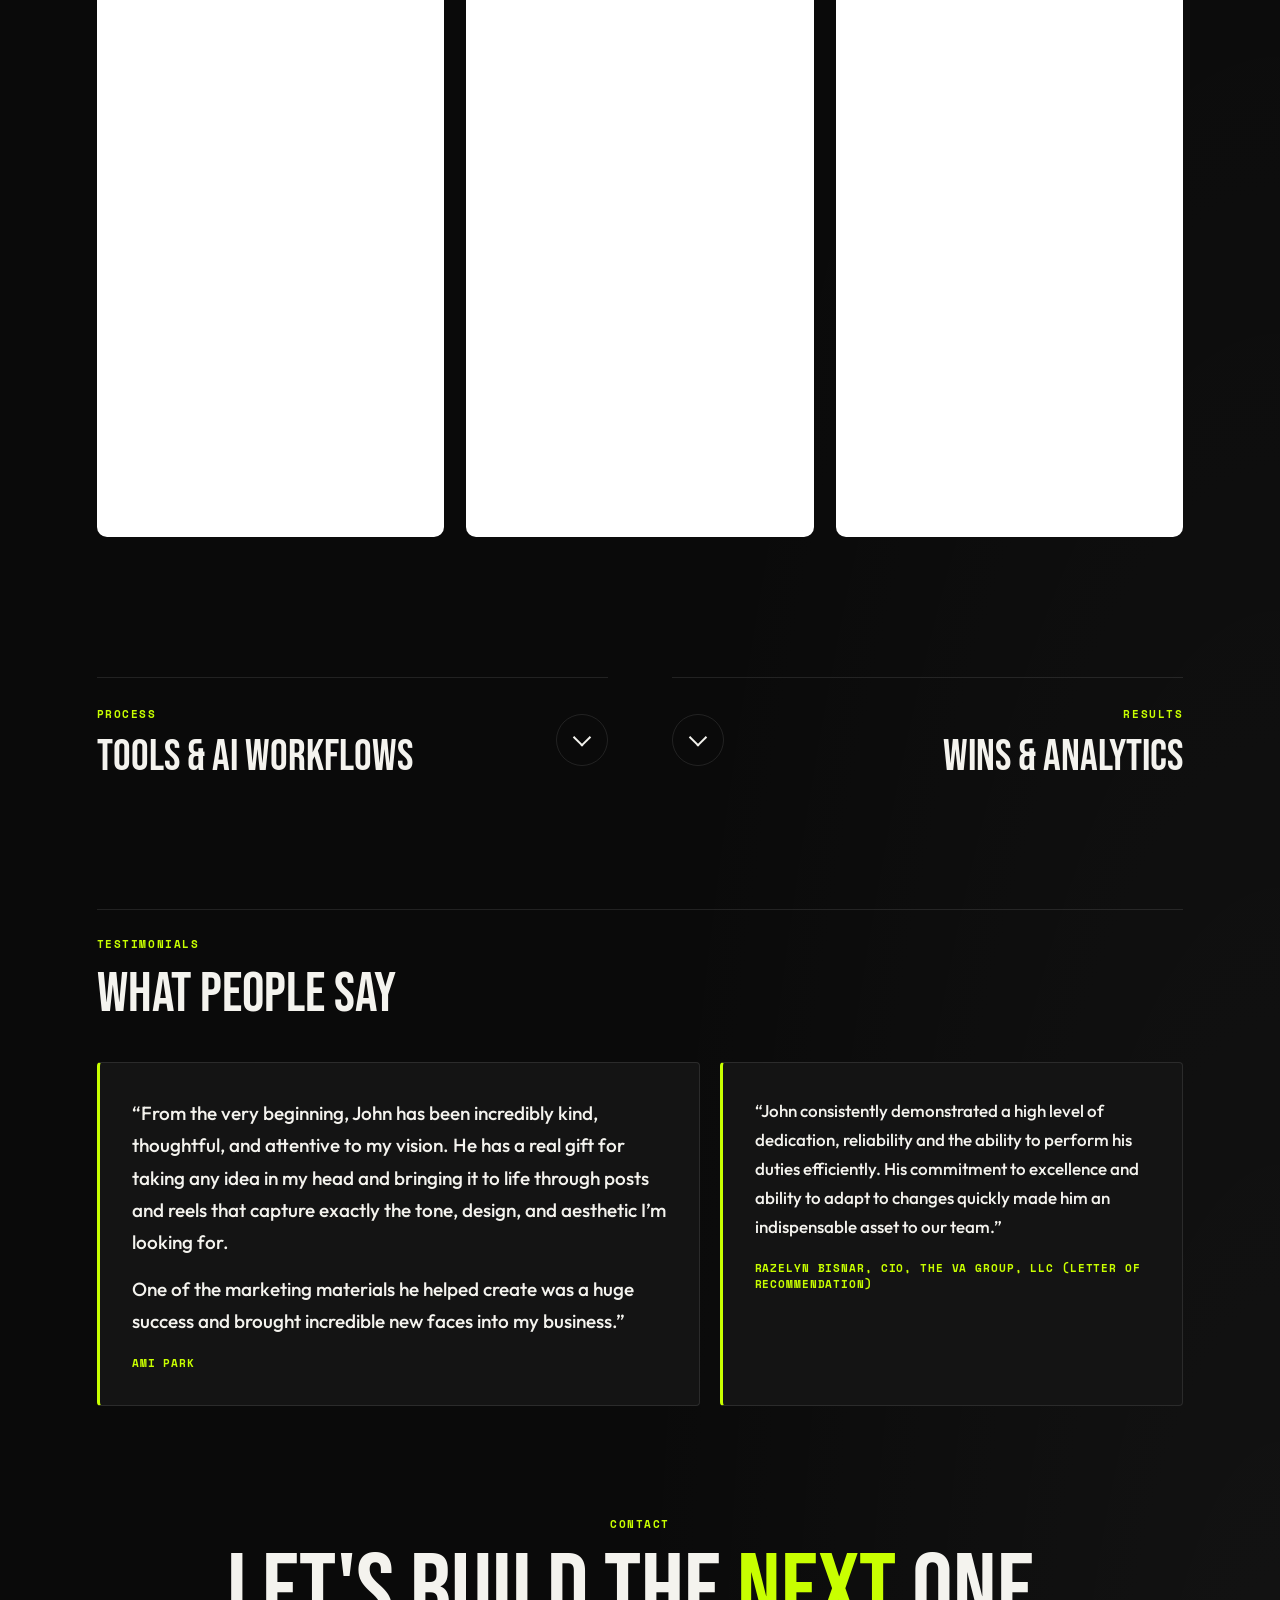
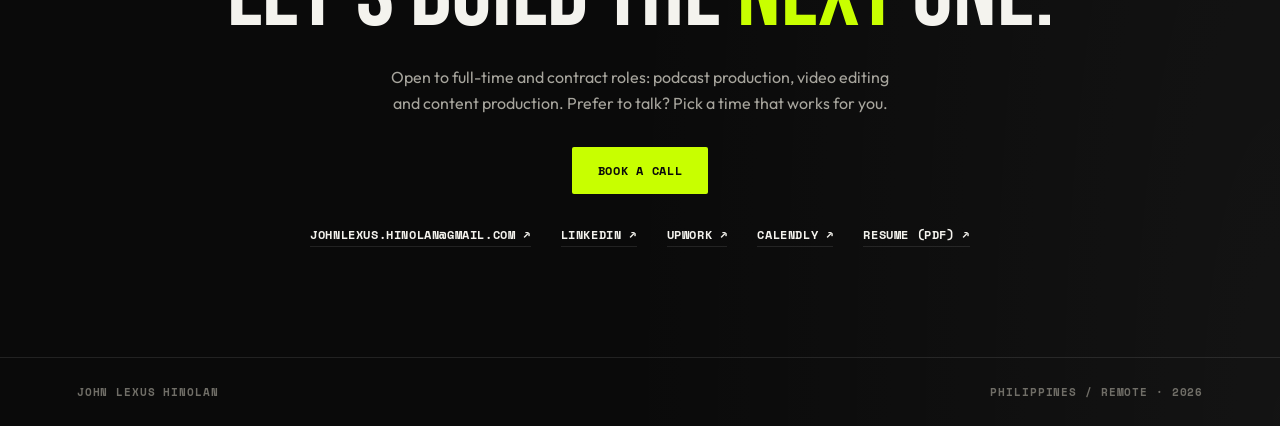
==== commit ec30967b: "Work: add Ami Park client block with three embedded Instagram posts (content and graphics) Co-Author" ====
--- a/index.html
+++ b/index.html
@@ -12,7 +12,7 @@
   <link rel="preconnect" href="https://fonts.googleapis.com" />
   <link rel="preconnect" href="https://fonts.gstatic.com" crossorigin />
   <link href="https://fonts.googleapis.com/css2?family=Bebas+Neue&family=Outfit:wght@400;500;600;700&family=Space+Mono:wght@400;700&display=swap" rel="stylesheet" />
-  <link rel="stylesheet" href="styles.css?v=23" />
+  <link rel="stylesheet" href="styles.css?v=27" />
   <script>document.documentElement.classList.add('js')</script>
   <script>
     (function () {
@@ -318,6 +318,20 @@
         </figure>
         </div>
       </div>
+
+      <div class="section-head reveal" style="margin-top:96px"><span class="label">Work &middot; Client</span><h2>Content &amp; graphics: Ami Park</h2></div>
+      <div class="cat cat--wide reveal">
+        <div class="cat-text">
+          <span class="label">Instagram</span>
+          <h3>Reels &amp; carousels</h3>
+          <p>I help Ami Park with her content and graphics: reels and carousel posts for her Instagram, which has 40K followers.</p>
+        </div>
+        <div class="reels reels--ig">
+          <div class="ig"><iframe src="https://www.instagram.com/p/DZu1S2Dhss5/embed/" title="Instagram post by Ami Park" loading="lazy" allow="encrypted-media; fullscreen" allowfullscreen></iframe></div>
+          <div class="ig"><iframe src="https://www.instagram.com/reel/Db59Xt8BSeV/embed/" title="Instagram reel by Ami Park" loading="lazy" allow="encrypted-media; fullscreen" allowfullscreen></iframe></div>
+          <div class="ig"><iframe src="https://www.instagram.com/p/Dd67Qm8D4Bp/embed/" title="Instagram carousel by Ami Park" loading="lazy" allow="encrypted-media; fullscreen" allowfullscreen></iframe></div>
+        </div>
+      </div>
     </section>
 
     <!-- PROCESS -->
--- a/styles.css
+++ b/styles.css
@@ -542,3 +542,14 @@
   .cam-chip:nth-of-type(2){display:none}
 }
 @media (max-width:760px){.cam-chip + .cam-chip{display:none}.cam-top{gap:10px}.cam-skip{margin-left:0}}
+
+/* ---------- Instagram embeds (client work) ---------- */
+.reels--ig{grid-template-columns:repeat(3,1fr);gap:16px}
+.ig{position:relative;aspect-ratio:9/17;border-radius:10px;overflow:hidden;background:#fff;border:1px solid var(--line)}
+.ig iframe{position:absolute;inset:0;width:100%;height:100%;border:0;background:#fff}
+@media (max-width:1100px){.reels--ig{grid-template-columns:repeat(3,1fr)}}
+@media (max-width:700px){.reels--ig{grid-template-columns:1fr;max-width:420px}}
+.cat--wide{grid-template-columns:1fr;gap:26px}
+.cat--wide .cat-text p{max-width:620px}
+.reels--ig{gap:22px}
+.reels--ig .ig{aspect-ratio:10/18.3}
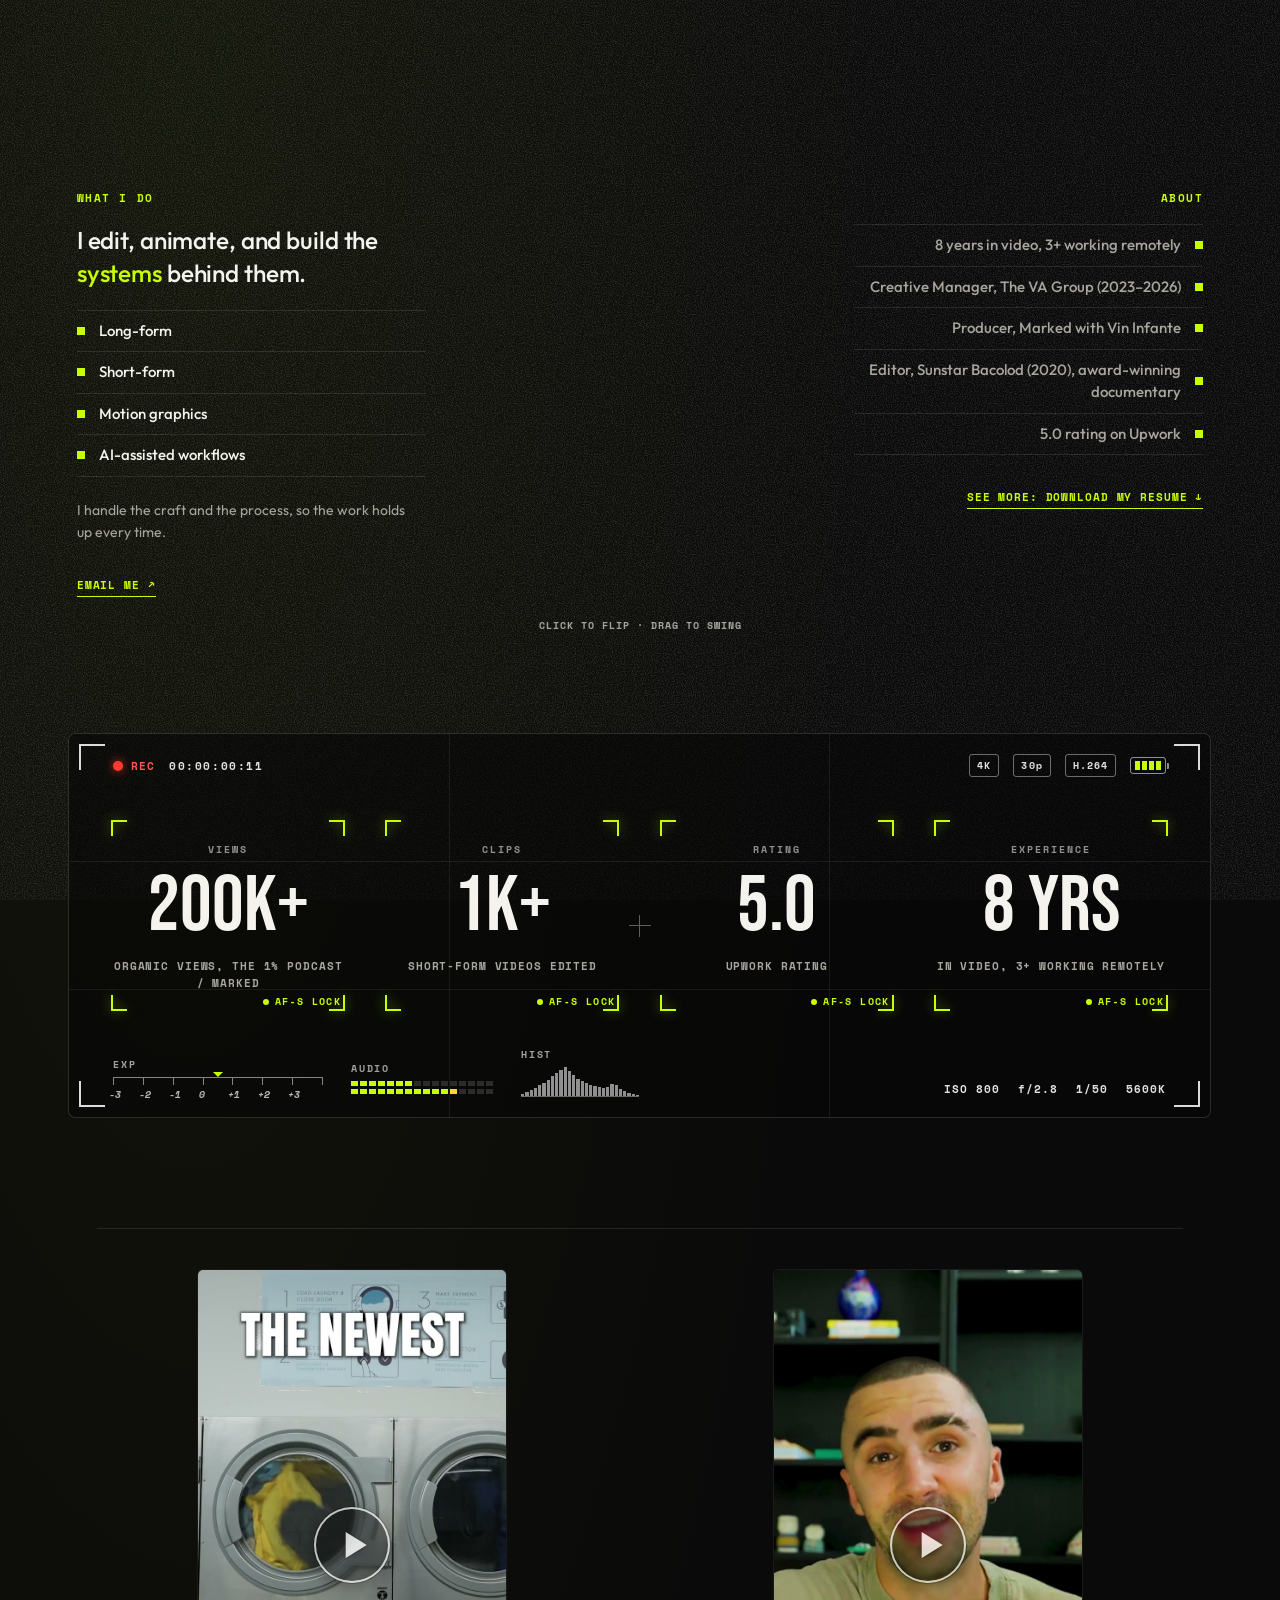
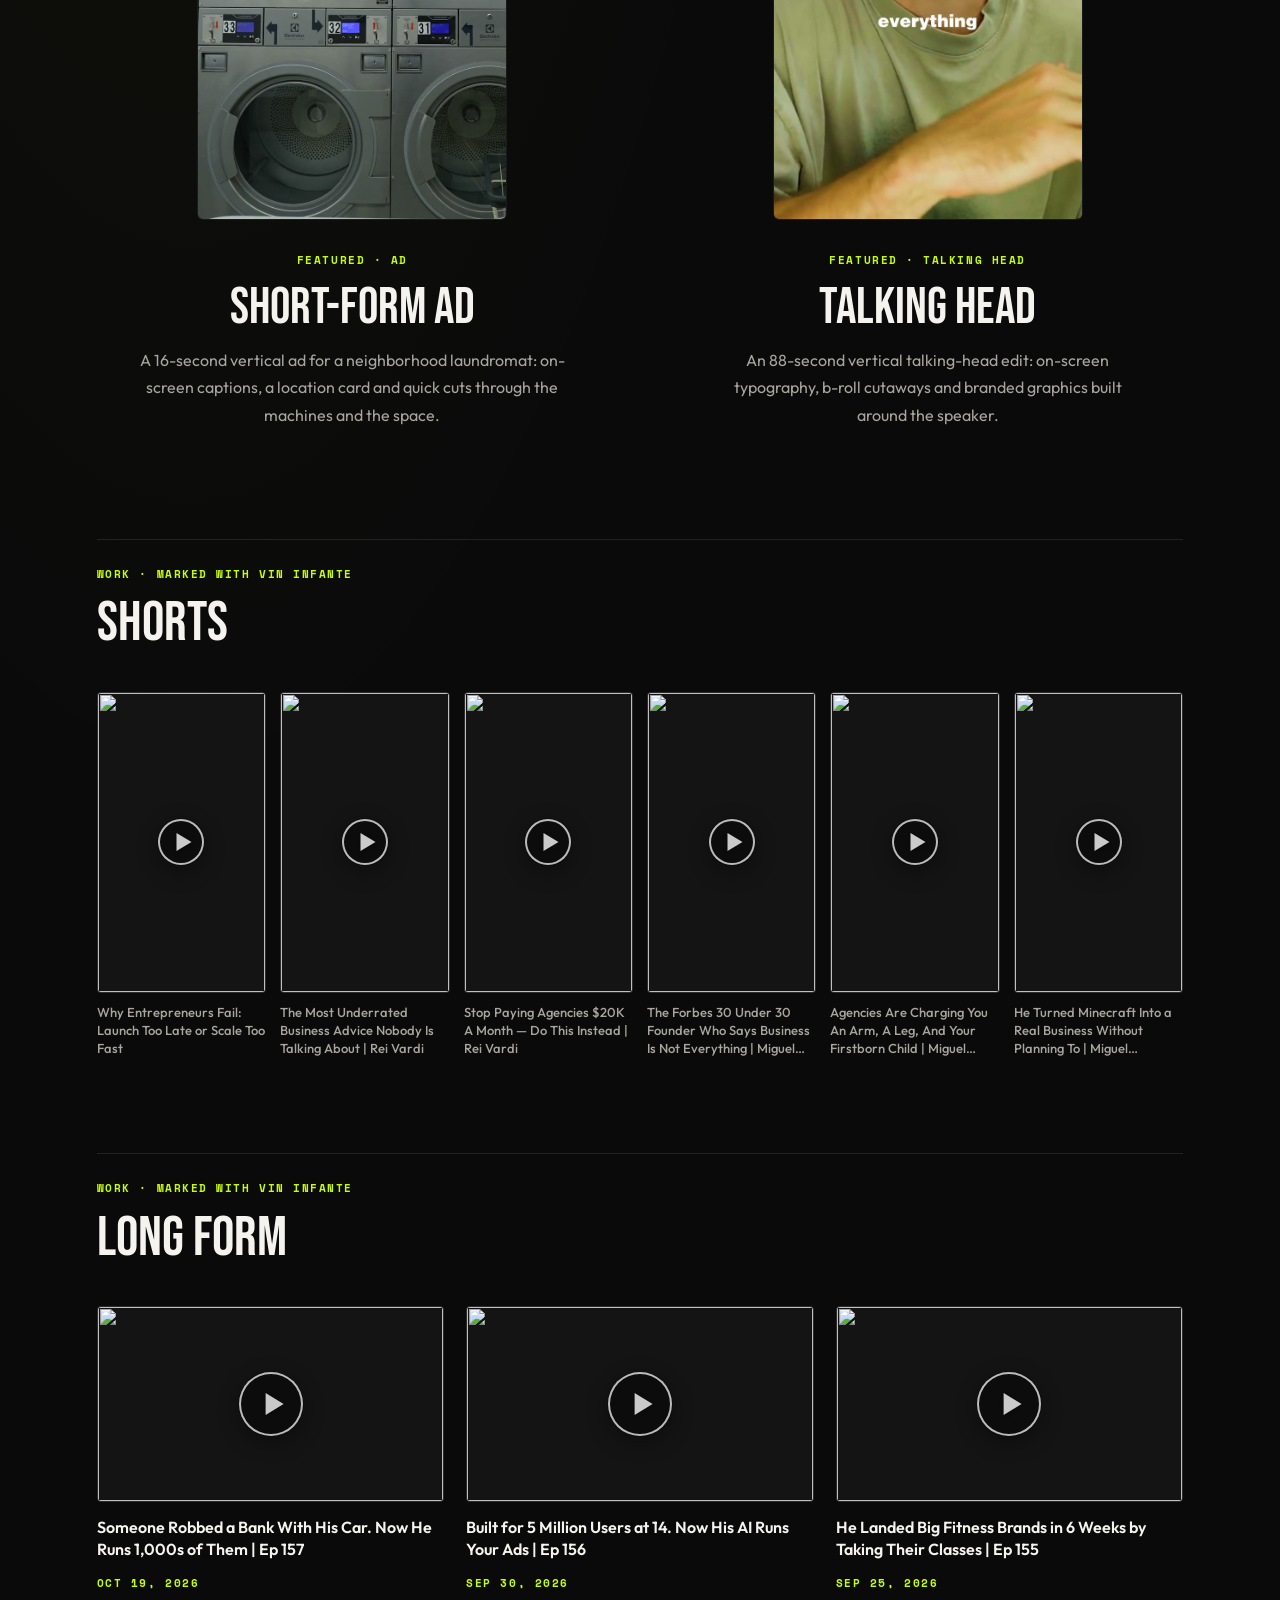
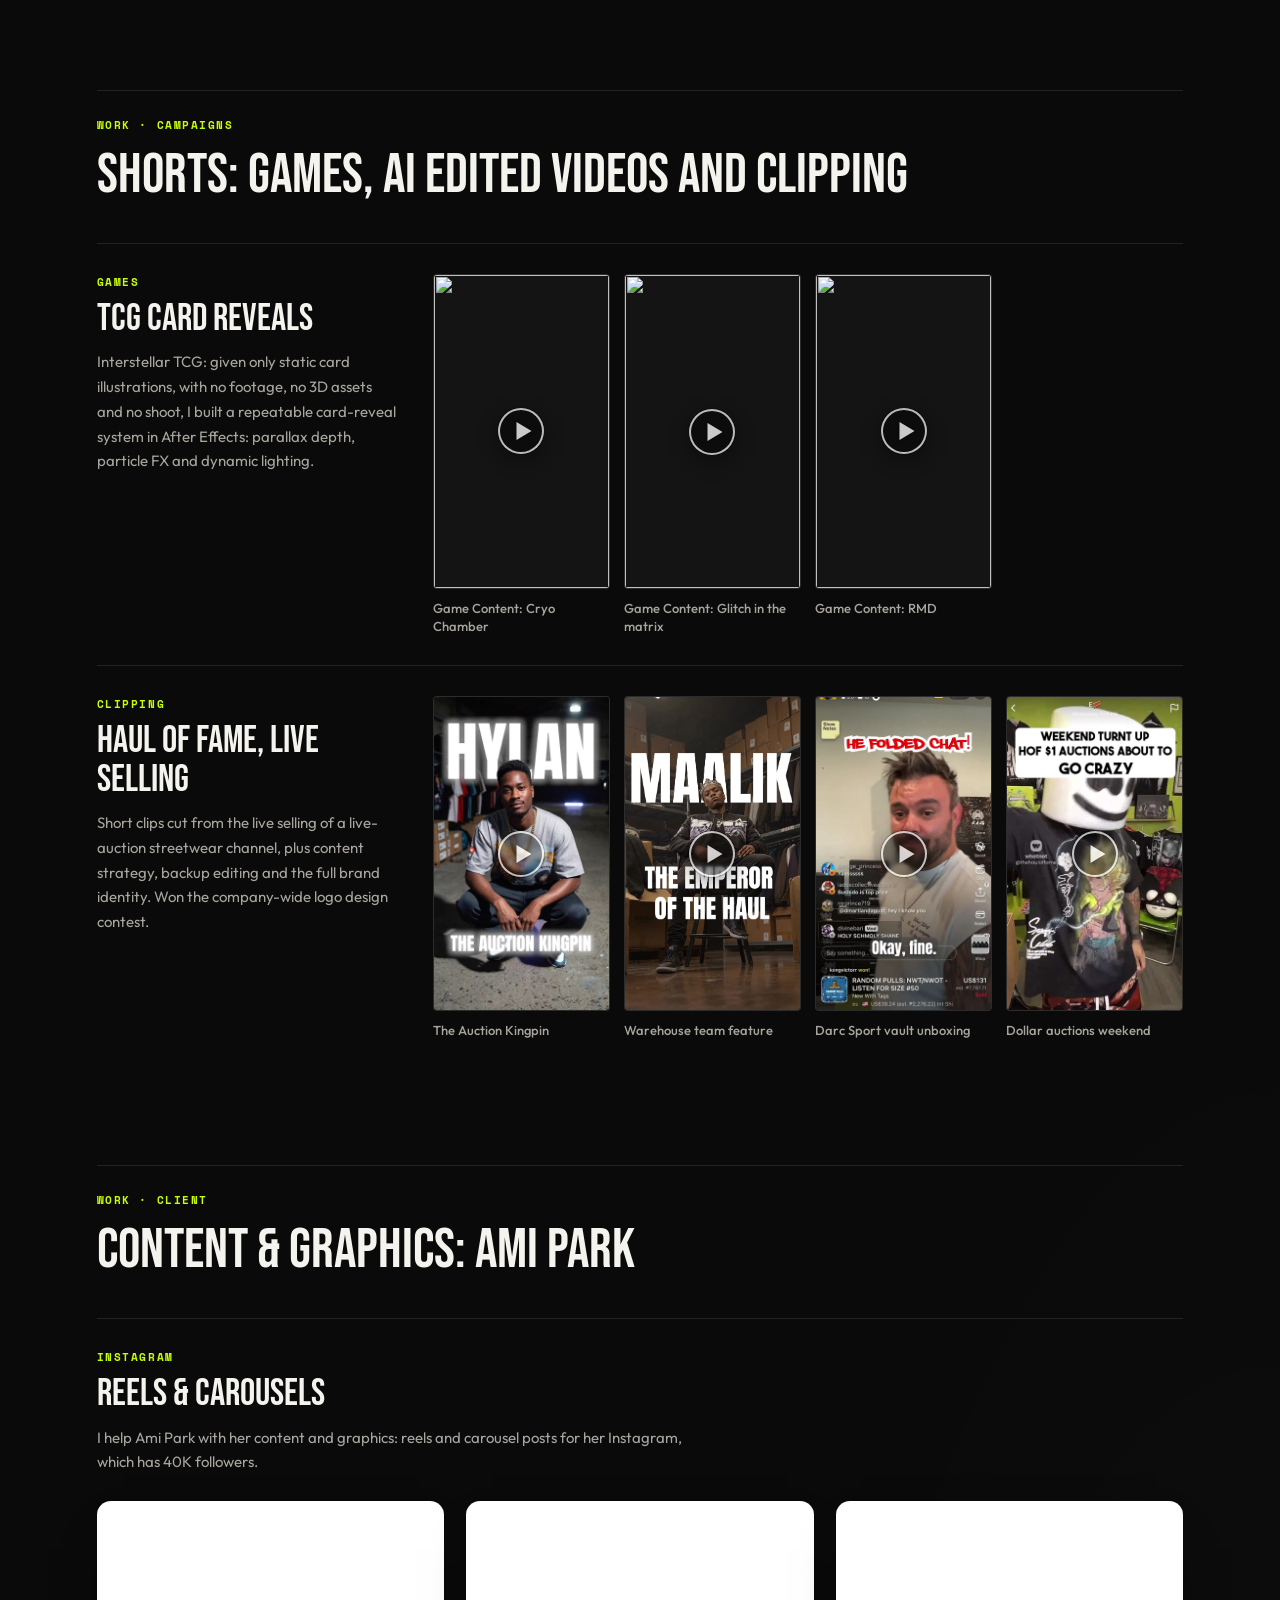
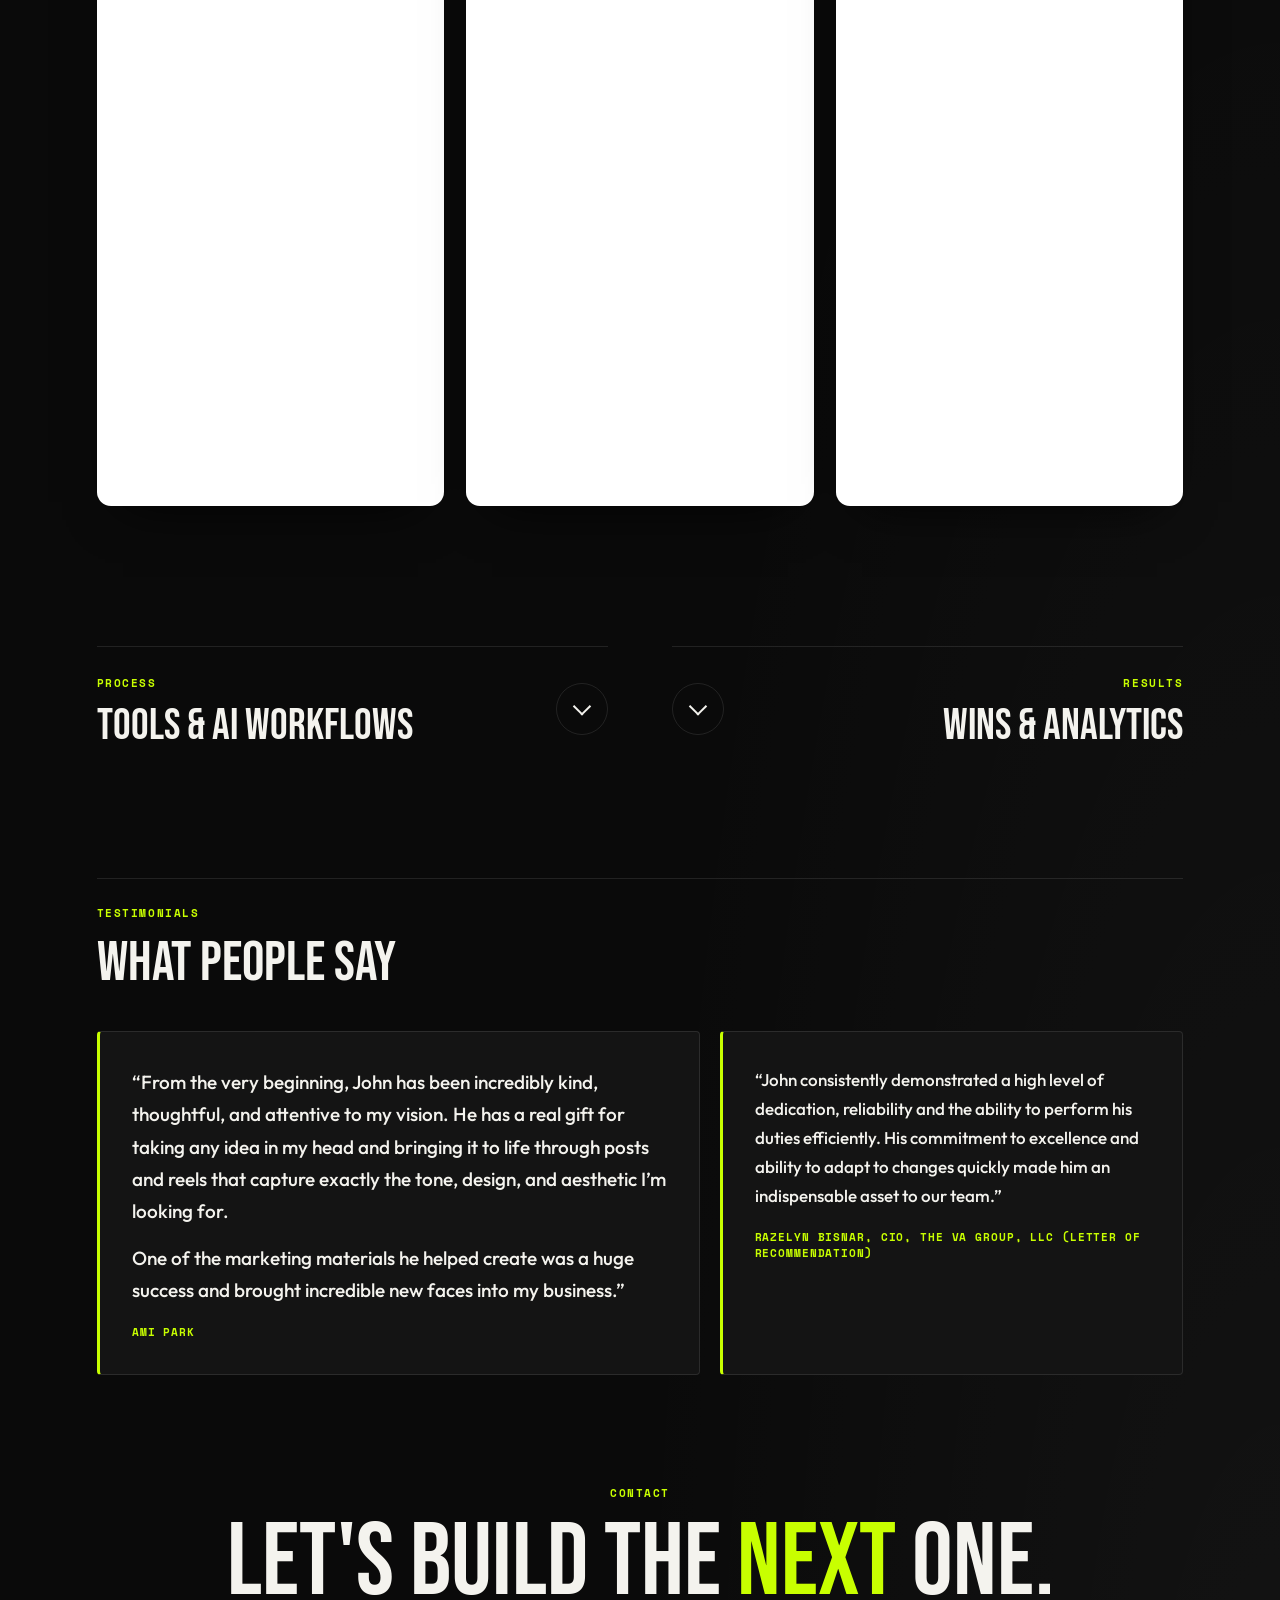
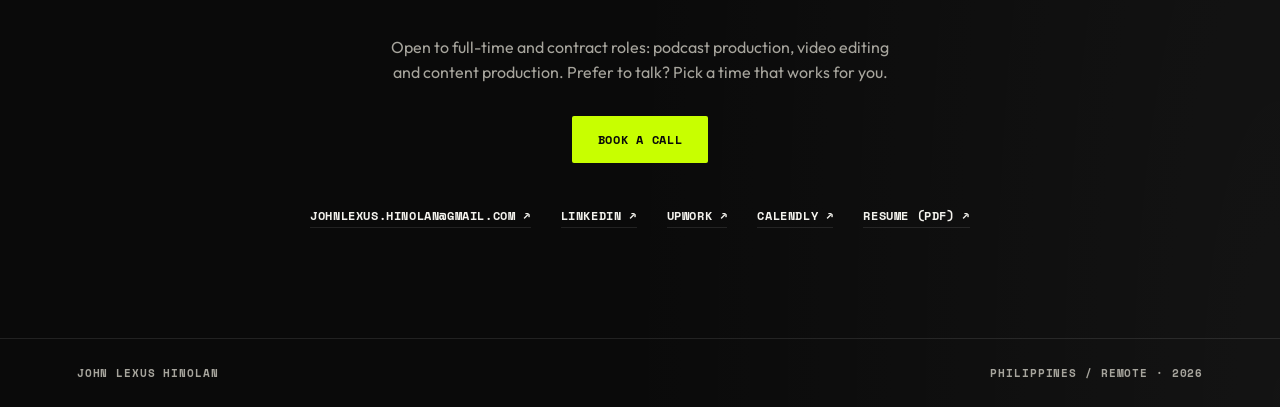
==== commit db7ecc72: "UI review: h1, focus rings, touch targets, contrast, clean Instagram cards, remove dead CSS, hero br" ====
--- a/index.html
+++ b/index.html
@@ -3,6 +3,8 @@
 <head>
   <meta charset="UTF-8" />
   <meta name="viewport" content="width=device-width, initial-scale=1.0" />
+  <meta name="theme-color" content="#0a0a0a" />
+  <meta name="color-scheme" content="dark" />
   <title>John Lexus Hinolan · Podcast Producer, Video Editor &amp; Creative Media Specialist</title>
   <meta name="description" content="John Lexus Hinolan: podcast producer and video editor. 200K+ organic views grown on The 1% Podcast, 1K+ short-form edits, award-winning documentary editor. Open to roles." />
   <meta property="og:title" content="John Lexus Hinolan · Podcast Producer, Video Editor &amp; Creative Media Specialist" />
@@ -12,7 +14,7 @@
   <link rel="preconnect" href="https://fonts.googleapis.com" />
   <link rel="preconnect" href="https://fonts.gstatic.com" crossorigin />
   <link href="https://fonts.googleapis.com/css2?family=Bebas+Neue&family=Outfit:wght@400;500;600;700&family=Space+Mono:wght@400;700&display=swap" rel="stylesheet" />
-  <link rel="stylesheet" href="styles.css?v=27" />
+  <link rel="stylesheet" href="styles.css?v=28" />
   <script>document.documentElement.classList.add('js')</script>
   <script>
     (function () {
@@ -100,13 +102,13 @@
                 <span class="id-slot" aria-hidden="true"></span>
                 <div class="id-photo"><img src="assets/hero-portrait.jpg" alt="" draggable="false"></div>
                 <div class="id-info">
-                  <h2>John Lexus Hinolan</h2>
+                  <h1>John Lexus Hinolan</h1>
                   <p><span>Podcast Producer |</span> <span>Video Editor |</span> <span>Creative Media Specialist</span></p>
                 </div>
               </div>
               <div class="id-face id-back">
                 <span class="id-slot" aria-hidden="true"></span>
-                <h2>John Lexus Hinolan</h2>
+                <p class="id-name">John Lexus Hinolan</p>
                 <p><span>Podcast Producer |</span> <span>Video Editor |</span> <span>Creative Media Specialist</span></p>
                 <span class="id-rule"></span>
                 <small>Philippines / Remote</small>
@@ -246,7 +248,7 @@
         </figure>
       </div>
 
-      <div class="section-head reveal" style="margin-top:96px"><span class="label">Work &middot; Marked with Vin Infante</span><h2>Long form</h2></div>
+      <div class="section-head section-head--gap reveal"><span class="label">Work &middot; Marked with Vin Infante</span><h2>Long form</h2></div>
       <div class="longs">
         <article class="long reveal">
           <a class="case-media" data-yt="hPLuzLkle1k" href="https://www.youtube.com/watch?v=hPLuzLkle1k" target="_blank" rel="noopener" aria-label="Play: Someone Robbed a Bank With His Car. Now He Runs 1,000s of Them | Ep 157">
@@ -271,7 +273,7 @@
         </article>
       </div>
 
-      <div class="section-head reveal" style="margin-top:96px"><span class="label">Work &middot; Campaigns</span><h2>Shorts: Games, AI Edited Videos and Clipping</h2></div>
+      <div class="section-head section-head--gap reveal"><span class="label">Work &middot; Campaigns</span><h2>Shorts: Games, AI Edited Videos and Clipping</h2></div>
       <div class="cat reveal">
         <div class="cat-text">
           <span class="label">Games</span>
@@ -319,7 +321,7 @@
         </div>
       </div>
 
-      <div class="section-head reveal" style="margin-top:96px"><span class="label">Work &middot; Client</span><h2>Content &amp; graphics: Ami Park</h2></div>
+      <div class="section-head section-head--gap reveal"><span class="label">Work &middot; Client</span><h2>Content &amp; graphics: Ami Park</h2></div>
       <div class="cat cat--wide reveal">
         <div class="cat-text">
           <span class="label">Instagram</span>
@@ -327,9 +329,9 @@
           <p>I help Ami Park with her content and graphics: reels and carousel posts for her Instagram, which has 40K followers.</p>
         </div>
         <div class="reels reels--ig">
-          <div class="ig"><iframe src="https://www.instagram.com/p/DZu1S2Dhss5/embed/" title="Instagram post by Ami Park" loading="lazy" allow="encrypted-media; fullscreen" allowfullscreen></iframe></div>
-          <div class="ig"><iframe src="https://www.instagram.com/reel/Db59Xt8BSeV/embed/" title="Instagram reel by Ami Park" loading="lazy" allow="encrypted-media; fullscreen" allowfullscreen></iframe></div>
-          <div class="ig"><iframe src="https://www.instagram.com/p/Dd67Qm8D4Bp/embed/" title="Instagram carousel by Ami Park" loading="lazy" allow="encrypted-media; fullscreen" allowfullscreen></iframe></div>
+          <div class="ig"><iframe src="https://www.instagram.com/p/DZu1S2Dhss5/embed/" title="Instagram post by Ami Park" loading="lazy" scrolling="no" allow="encrypted-media; fullscreen" allowfullscreen></iframe></div>
+          <div class="ig"><iframe src="https://www.instagram.com/reel/Db59Xt8BSeV/embed/" title="Instagram reel by Ami Park" loading="lazy" scrolling="no" allow="encrypted-media; fullscreen" allowfullscreen></iframe></div>
+          <div class="ig"><iframe src="https://www.instagram.com/p/Dd67Qm8D4Bp/embed/" title="Instagram carousel by Ami Park" loading="lazy" scrolling="no" allow="encrypted-media; fullscreen" allowfullscreen></iframe></div>
         </div>
       </div>
     </section>
@@ -448,7 +450,7 @@
           <div><span class="label">Award</span><p>Globe Media Excellence Awards 2020: Explanatory/Investigative Video Story of the Year (Visayas), for <em>Emotional Monster</em>.</p><p>Also won Pintas Figuras (Body Painting), La Consolacion College Bacolod.</p><p><a class="inline" href="https://www.sunstar.com.ph/bacolod/local-news/sunstar-bacolod-journo-wins-3-gmea-awards-6-finalist-citations" target="_blank" rel="noopener">Verify GMEA award&nbsp;&#8599;</a></p></div>
         </div>
       </div>
-      <p class="sub reveal" style="margin-top:56px">Real performance numbers behind the short-form work, not vanity claims.</p>
+      <p class="sub sub--gap reveal">Real performance numbers behind the short-form work, not vanity claims.</p>
       <div class="stat-cards">
         <article class="stat-card reveal">
           <h3>Zeroing Out</h3>
--- a/styles.css
+++ b/styles.css
@@ -30,34 +30,11 @@
 .nav-links a{font:700 12px var(--mono);letter-spacing:.08em;text-transform:uppercase;color:var(--muted);transition:color .2s}
 .nav-links a:hover{color:var(--lime)}
 
-/* ---------- Hero (centred) ---------- */
-.hero{max-width:1100px;margin:0 auto;padding:128px 6vw 80px;text-align:center}
-.hero-title{white-space:nowrap;font:700 clamp(7px,2.2vw,22px)/1.6 var(--mono);letter-spacing:.06em;text-transform:uppercase;color:var(--ink);margin-bottom:34px}
-.portrait{position:relative;width:min(300px,68vw);aspect-ratio:4/5;margin:0 auto 38px;perspective:1400px;cursor:pointer;outline-offset:6px}
-.portrait-inner{position:absolute;inset:0;transform-style:preserve-3d;transition:transform .85s var(--ease)}
-.portrait.flipped .portrait-inner{transform:rotateY(180deg)}
-.portrait-face{position:absolute;inset:0;backface-visibility:hidden;-webkit-backface-visibility:hidden;border-radius:4px;overflow:hidden;border:1px solid var(--line)}
-.portrait-front{background:var(--surface)}
-.portrait-front img{width:100%;height:100%;object-fit:cover}
-.portrait-hint{position:absolute;right:12px;bottom:12px;padding:7px 11px;border-radius:20px;background:var(--lime);color:var(--lime-ink);font:700 10px var(--mono);letter-spacing:.08em;text-transform:uppercase}
-.portrait-back{transform:rotateY(180deg);display:flex;flex-direction:column;align-items:center;justify-content:center;gap:18px;padding:28px;background:var(--surface);border-color:var(--lime)}
-.portrait-back h2{font:400 clamp(34px,4vw,52px)/1 var(--display);letter-spacing:.01em;text-transform:uppercase}
-.portrait-back p{font:700 12px/1.7 var(--mono);letter-spacing:.08em;text-transform:uppercase;color:var(--lime);text-wrap:balance}
-.portrait-back p span{white-space:nowrap}
-.hero-line{font:500 clamp(22px,2.7vw,34px)/1.38 var(--body);max-width:700px;margin:0 auto 36px;letter-spacing:-.005em}
-.hero-line em{font-style:normal;color:var(--lime)}
-.hero-cta{display:flex;gap:14px;justify-content:center;flex-wrap:wrap}
 .btn{display:inline-flex;align-items:center;padding:15px 26px;font:700 12px var(--mono);letter-spacing:.06em;text-transform:uppercase;border-radius:2px;transition:.2s}
 .btn-primary{background:var(--lime);color:var(--lime-ink)}
 .btn-primary:hover{transform:translateY(-2px);box-shadow:0 10px 24px -8px rgba(200,255,0,.4)}
-.btn-ghost{border:1px solid var(--line)}
-.btn-ghost:hover{border-color:var(--lime);color:var(--lime)}
 
 /* ---------- Proof strip ---------- */
-.proof{display:grid;grid-template-columns:repeat(4,1fr);gap:1px;background:var(--line);border-block:1px solid var(--line)}
-.proof-item{background:var(--surface);padding:42px 22px;text-align:center}
-.proof-item strong{display:block;font:400 clamp(44px,5.4vw,76px)/1 var(--display);color:var(--lime)}
-.proof-item span{display:block;margin-top:10px;font:700 11px/1.5 var(--mono);letter-spacing:.08em;text-transform:uppercase;color:var(--muted)}
 
 /* ---------- Sections ---------- */
 .section{max-width:1240px;margin:0 auto;padding:110px 6vw 0}
@@ -73,29 +50,16 @@
 .reel:hover{transform:translateY(-4px);border-color:var(--lime)}
 
 /* Case studies */
-.case{display:grid;grid-template-columns:1.2fr 1fr;gap:44px;align-items:center;padding:36px 0;border-top:1px solid var(--line)}
-.case:nth-of-type(even){grid-template-columns:1fr 1.2fr}
-.case:nth-of-type(even) .case-media{order:2}
+
 .case-media{position:relative;display:block;aspect-ratio:16/9;border-radius:4px;overflow:hidden;background:var(--surface);border:1px solid var(--line)}
 .case-media img{width:100%;height:100%;object-fit:cover;transition:transform .5s var(--ease)}
 .case-media:hover img{transform:scale(1.04)}
 .play{position:absolute;right:14px;bottom:14px;background:var(--lime);color:var(--lime-ink);font:700 11px var(--mono);letter-spacing:.06em;text-transform:uppercase;padding:9px 14px;border-radius:2px}
-.case-copy h3{font:400 clamp(34px,3.6vw,52px)/1 var(--display);text-transform:uppercase;margin:8px 0 16px}
-.case-copy p{font-size:15px;line-height:1.65;color:var(--muted);margin-bottom:10px}
-.case-copy b{color:var(--ink);font-weight:600}
+
 .inline{color:var(--lime);border-bottom:1px solid currentColor}
 .yt-frame{position:absolute;inset:0;width:100%;height:100%;border:0;background:#000}
 
 /* About */
-.about{display:grid;grid-template-columns:1fr 1fr;gap:56px;align-items:start}
-.about-copy p{font-size:17px;line-height:1.75;color:var(--muted);margin-bottom:18px}
-.about-copy blockquote{margin:28px 0 0;padding:24px 26px;border:1px solid var(--line);border-left:3px solid var(--lime);border-radius:4px;background:var(--surface);font:500 15px/1.65 var(--body);color:var(--ink)}
-.about-copy cite{display:block;margin-top:14px;font:700 10.5px var(--mono);letter-spacing:.06em;text-transform:uppercase;color:var(--muted);font-style:normal}
-.exp{border-top:1px solid var(--line)}
-.exp-row{display:grid;grid-template-columns:150px 1fr;gap:20px;padding:22px 0;border-bottom:1px solid var(--line)}
-.exp-row>span{font:700 11px/1.6 var(--mono);letter-spacing:.06em;text-transform:uppercase;color:var(--lime);padding-top:6px}
-.exp-row h3{font:400 28px/1.05 var(--display);text-transform:uppercase;margin-bottom:6px}
-.exp-row p{font-size:14px;line-height:1.6;color:var(--muted)}
 
 /* Contact */
 .contact{text-align:center;padding-bottom:110px}
@@ -118,21 +82,20 @@
 
 /* ---------- Mobile ---------- */
 @media (max-width:900px){
-  .hero{padding:104px 5vw 60px}
-  .proof{grid-template-columns:1fr 1fr}
+  
   .section{padding:80px 5vw 0}
   .reels{grid-template-columns:repeat(2,1fr)}
-  .case,.case:nth-of-type(even){grid-template-columns:1fr;gap:20px}
-  .case:nth-of-type(even) .case-media{order:0}
-  .about{grid-template-columns:1fr;gap:36px}
-  .exp-row{grid-template-columns:1fr;gap:4px}
+  
+  
+  
+  
   .nav{padding:14px 5vw}
   .nav-links{gap:18px}
 }
 @media (prefers-reduced-motion:reduce){
   html{scroll-behavior:auto}
   .js .rise,.js .reveal{opacity:1;transform:none;transition:none}
-  .portrait-inner{transition:none}
+  
 }
 
 /* ---------- Work categories ---------- */
@@ -206,7 +169,7 @@
 .bar-row .bar{grid-column:1/-1;height:4px;background:var(--line);border-radius:2px}
 .bar-row .bar i{display:block;height:100%;background:var(--lime);border-radius:2px}
 .bar-row b{color:var(--ink);font:700 12px var(--mono)}
-.stat-reels{display:flex;gap:8px;flex-wrap:wrap;margin-top:16px}
+
 .chip{padding:8px 12px;border:1px solid var(--line);border-radius:20px;font:700 11px var(--mono);letter-spacing:.05em;text-transform:uppercase;transition:.2s}
 .chip:hover{border-color:var(--lime);color:var(--lime)}
 
@@ -229,12 +192,10 @@
 .ad-player.is-playing .ad-play{opacity:0;pointer-events:none}
 
 /* ---------- Featured ad ---------- */
-.ad{display:grid;grid-template-columns:auto 1fr;gap:56px;align-items:center;border-top:1px solid var(--line);padding-top:40px}
+
 .ad-player{position:relative;width:min(340px,70vw);aspect-ratio:9/16;border-radius:6px;overflow:hidden;background:#000;border:1px solid var(--line);cursor:pointer}
 .ad-player video{width:100%;height:100%;object-fit:cover;display:block}
-.ad-copy h2{font:400 clamp(40px,5vw,72px)/1 var(--display);text-transform:uppercase;margin:12px 0 16px}
-.ad-copy p{font-size:17px;line-height:1.7;color:var(--muted);max-width:520px}
-@media (max-width:800px){.ad{grid-template-columns:1fr;gap:28px;justify-items:center;text-align:center}.ad-copy p{margin:0 auto}}
+
 .reel{display:block}
 
 /* ---------- Play buttons v2: centred with inset+margin:auto, readable on any thumbnail ---------- */
@@ -245,24 +206,13 @@
 /* Play buttons v3: dark see-through disc + white ring, visible on light and dark thumbnails */
 .reel i,.play,.ad-play{background:rgba(0,0,0,.5);border:2px solid rgba(255,255,255,.92);opacity:.78;-webkit-backdrop-filter:blur(2px);backdrop-filter:blur(2px)}
 .reel:hover i,.case-media:hover .play,.ad-player:hover .ad-play{background:rgba(0,0,0,.65);opacity:1}
-
-/* ---------- Hero: text left, picture right ---------- */
-.hero{max-width:1240px;display:grid;grid-template-columns:1.15fr .85fr;gap:6vw;align-items:center;text-align:left;padding:150px 6vw 90px}
-.hero-text{min-width:0}
-.hero .hero-line{font:500 clamp(26px,3.3vw,46px)/1.28 var(--body);max-width:none;margin:0 0 40px;letter-spacing:-.01em}
-.hero-cta{justify-content:flex-start}
-.portrait{width:min(380px,100%);margin:0;justify-self:end}
-@media (max-width:900px){
-  .hero{grid-template-columns:1fr;gap:44px;padding:110px 5vw 60px}
-  .portrait{justify-self:center;width:min(320px,76vw)}
-}
 
 /* ---------- Grain: textured look across the whole site ---------- */
 body{background:
   radial-gradient(90% 60% at 15% 0%,rgba(200,255,0,.05),transparent 60%),
   radial-gradient(80% 60% at 100% 100%,rgba(255,255,255,.04),transparent 65%),
   var(--bg)}
-body:before,body:after{content:"";position:fixed;inset:-50%;width:200%;height:200%;pointer-events:none;z-index:450;background-size:240px 240px}
+body:before,body:after{content:"";position:fixed;inset:0;width:100%;height:100%;pointer-events:none;z-index:450;background-size:240px 240px}
 /* light specks */
 body:before{opacity:.2;background-image:url("data:image/svg+xml;utf8,<svg xmlns='http://www.w3.org/2000/svg' width='240' height='240'><filter id='a' x='0' y='0' width='100%' height='100%'><feTurbulence type='fractalNoise' baseFrequency='.9' numOctaves='3' seed='4' stitchTiles='stitch'/><feColorMatrix values='0 0 0 0 1  0 0 0 0 1  0 0 0 0 1  1.6 0 0 0 -.62'/></filter><rect width='240' height='240' filter='url(%23a)'/></svg>")}
 /* dark specks, so the grain also shows on bright photos */
@@ -295,10 +245,9 @@
 @media (prefers-reduced-motion:reduce){.acc-panel,.acc-icon,.acc-icon:before,.nav{transition:none}}
 
 /* ---------- Results: each card holds its own video ---------- */
-.stat-video{width:min(210px,100%);margin:0 0 20px}
 
 /* ---------- Hero v3: what I do (left) / ID card (middle) / about (right) ---------- */
-.hero{max-width:1320px;display:grid;grid-template-columns:1fr auto 1fr;gap:5vw;align-items:start;text-align:left;padding:0 6vw 100px}
+.hero{max-width:1320px;display:grid;grid-template-columns:minmax(0,1fr) auto minmax(0,1fr);gap:5vw;align-items:start;text-align:left;padding:0 6vw 100px}
 .hero-do,.hero-about{padding-top:190px;min-width:0}
 .hero-about{text-align:right}
 .hero .label{display:block;margin-bottom:18px}
@@ -332,11 +281,11 @@
 .id-photo{position:absolute;left:16px;right:16px;top:38px;bottom:104px;border-radius:9px;overflow:hidden;background:#000}
 .id-photo img{width:100%;height:100%;object-fit:cover;object-position:50% 20%;pointer-events:none}
 .id-info{position:absolute;left:18px;right:18px;bottom:14px;text-align:left}
-.id-info h2,.id-back h2{font:400 31px/1 var(--display);letter-spacing:.015em;text-transform:uppercase;margin:0 0 7px}
+.id-info h1,.id-back .id-name{font:400 31px/1 var(--display);letter-spacing:.015em;text-transform:uppercase;margin:0 0 7px}
 .id-info p,.id-back p{font:700 9.5px/1.6 var(--mono);letter-spacing:.07em;text-transform:uppercase;color:var(--lime);margin:0}
 .id-info p span,.id-back p span{white-space:nowrap}
 .id-back{transform:rotateY(180deg);display:flex;flex-direction:column;align-items:center;justify-content:center;gap:12px;padding:36px 24px 28px;text-align:center;border-color:var(--lime)}
-.id-back h2{font-size:38px;margin-bottom:2px}
+.id-back .id-name{font-size:38px;margin-bottom:2px}
 .id-rule{display:block;width:44px;height:2px;background:var(--lime);margin:6px 0}
 .id-back small{font:700 10px var(--mono);letter-spacing:.1em;text-transform:uppercase;color:var(--muted)}
 .id-bars{display:block;width:78%;height:34px;margin-top:12px;opacity:.85;background:repeating-linear-gradient(90deg,var(--ink) 0 2px,transparent 2px 4px,var(--ink) 4px 5px,transparent 5px 9px,var(--ink) 9px 12px,transparent 12px 14px)}
@@ -344,7 +293,7 @@
 
 @media (prefers-reduced-motion:reduce){.id-card{transition:none}}
 
-@media (max-width:1000px){
+@media (max-width:1100px){
   .hero{grid-template-columns:1fr;gap:34px;padding:0 6vw 70px}
   .id-col{order:-1}
   .hero-do,.hero-about{padding-top:0}
@@ -553,3 +502,31 @@
 .cat--wide .cat-text p{max-width:620px}
 .reels--ig{gap:22px}
 .reels--ig .ig{aspect-ratio:10/18.3}
+
+
+/* ---------- UI review fixes ---------- */
+:root{color-scheme:dark}
+.section-head--gap{margin-top:96px}
+.sub--gap{margin-top:56px}
+
+/* Keyboard focus: one visible, consistent ring */
+a:focus-visible,button:focus-visible,[role="button"]:focus-visible,.vf-stat:focus-visible{outline:2px solid var(--lime);outline-offset:3px;border-radius:3px}
+.vf-stat:focus-visible{outline-offset:-6px}
+.id-card:focus-visible{outline-offset:8px;border-radius:16px}
+
+/* Bigger touch targets without moving the underlines */
+.contact-links a,.mini-link{padding-top:12px}
+.nav-links a{padding:10px 2px}
+.contact-links{row-gap:4px}
+
+/* Contrast and minimum size for small labels */
+.id-hint,footer,.stat-small span{color:var(--muted)}
+.stat-small span{font-size:10px}
+.vf-lab,.vf-lock{font-size:10px}
+.vf-lab{color:rgba(255,255,255,.62)}
+.vf-scale b{font-size:10px;color:rgba(255,255,255,.7)}
+.id-info p,.id-back p{font-size:10px}
+
+/* Instagram embeds: one consistent card, no scrollbar, no comment box */
+.reels--ig .ig{aspect-ratio:auto;height:600px;border-radius:14px;box-shadow:0 22px 50px -26px rgba(0,0,0,.95)}
+.reels--ig .ig iframe{height:calc(100% + 70px)}
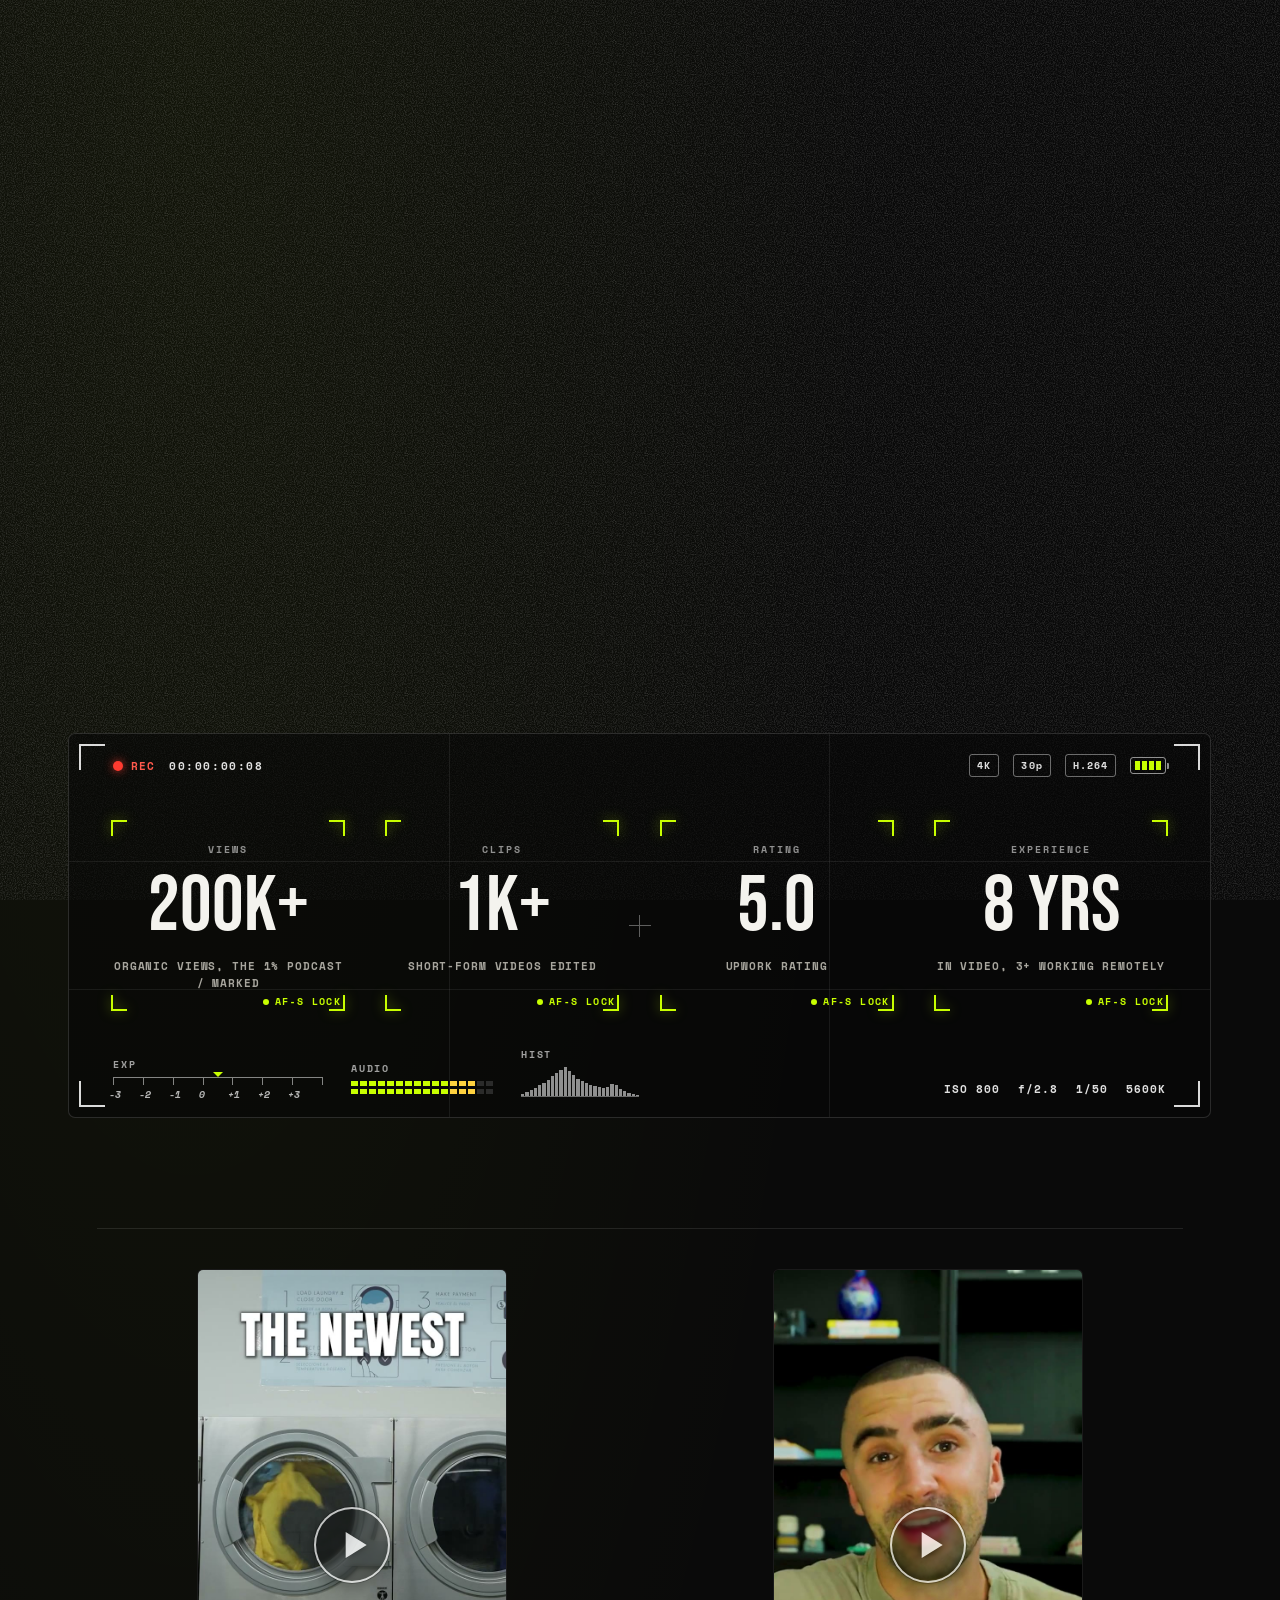
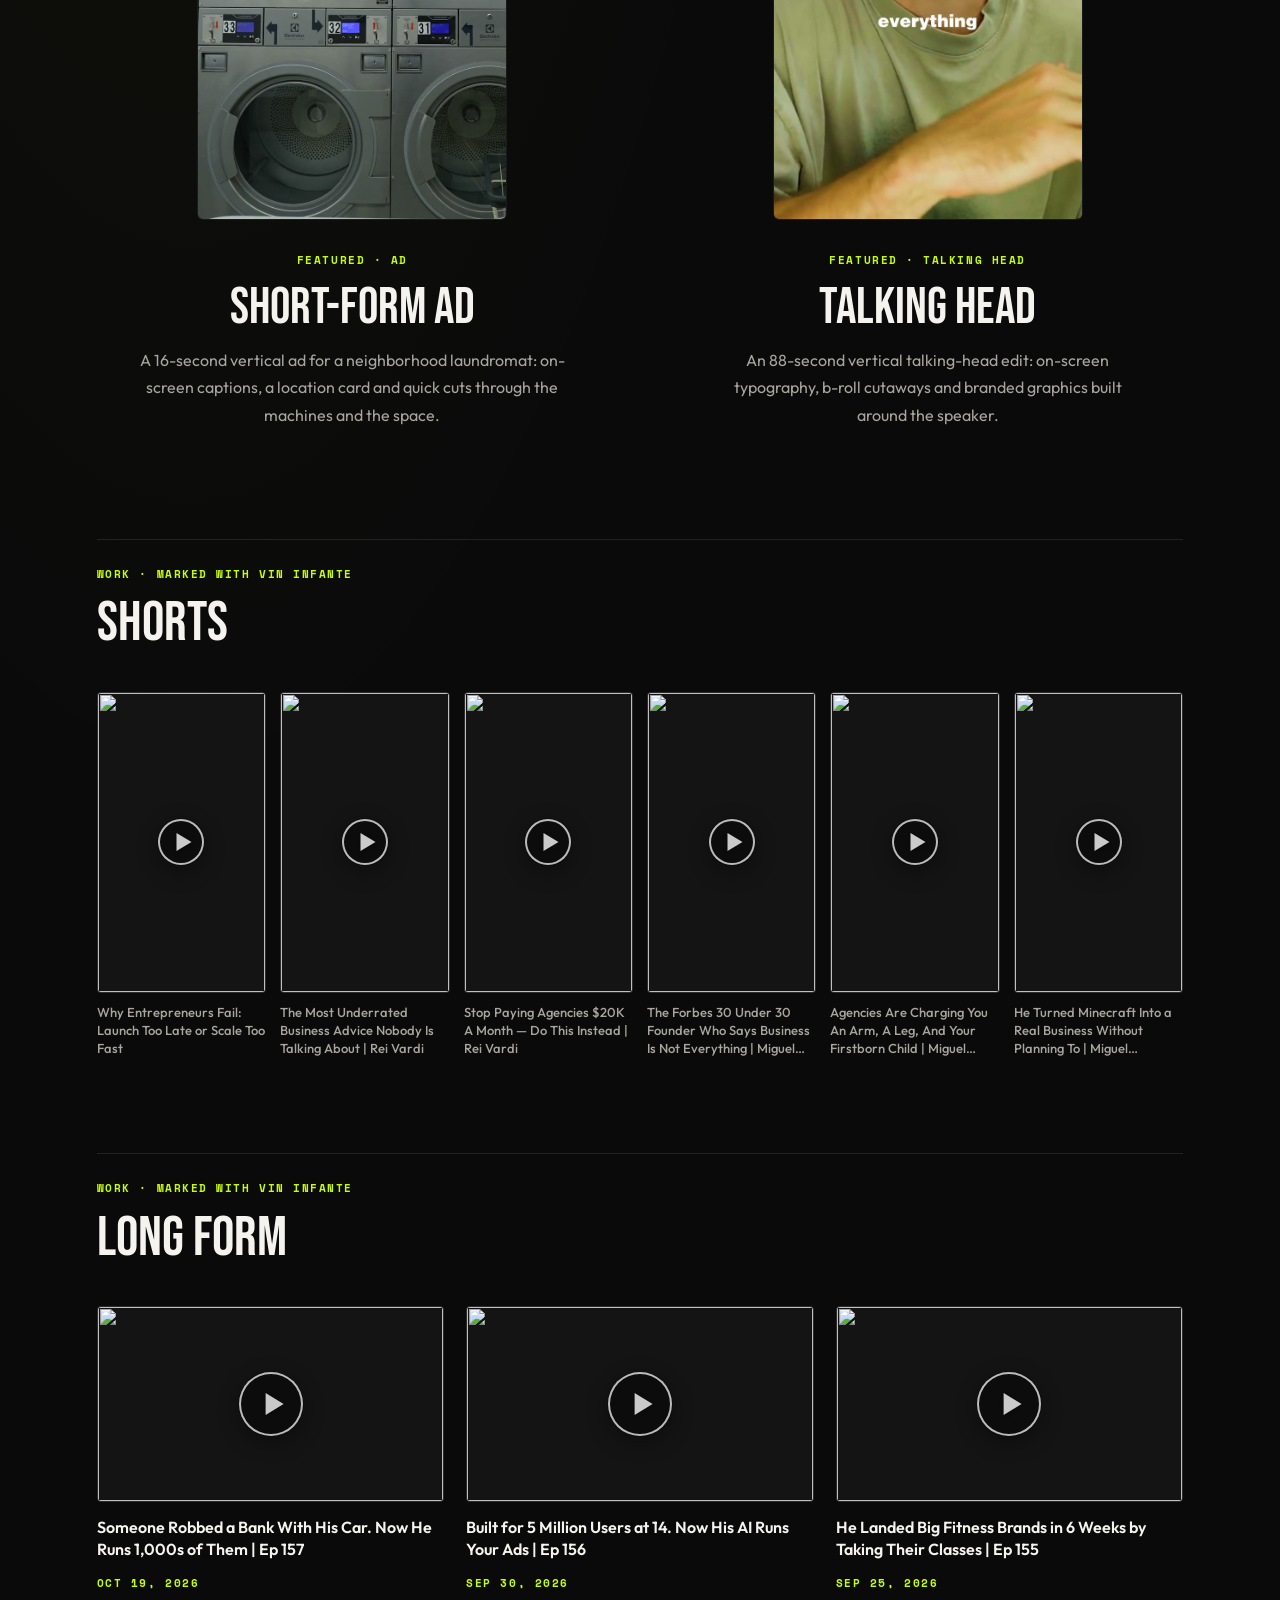
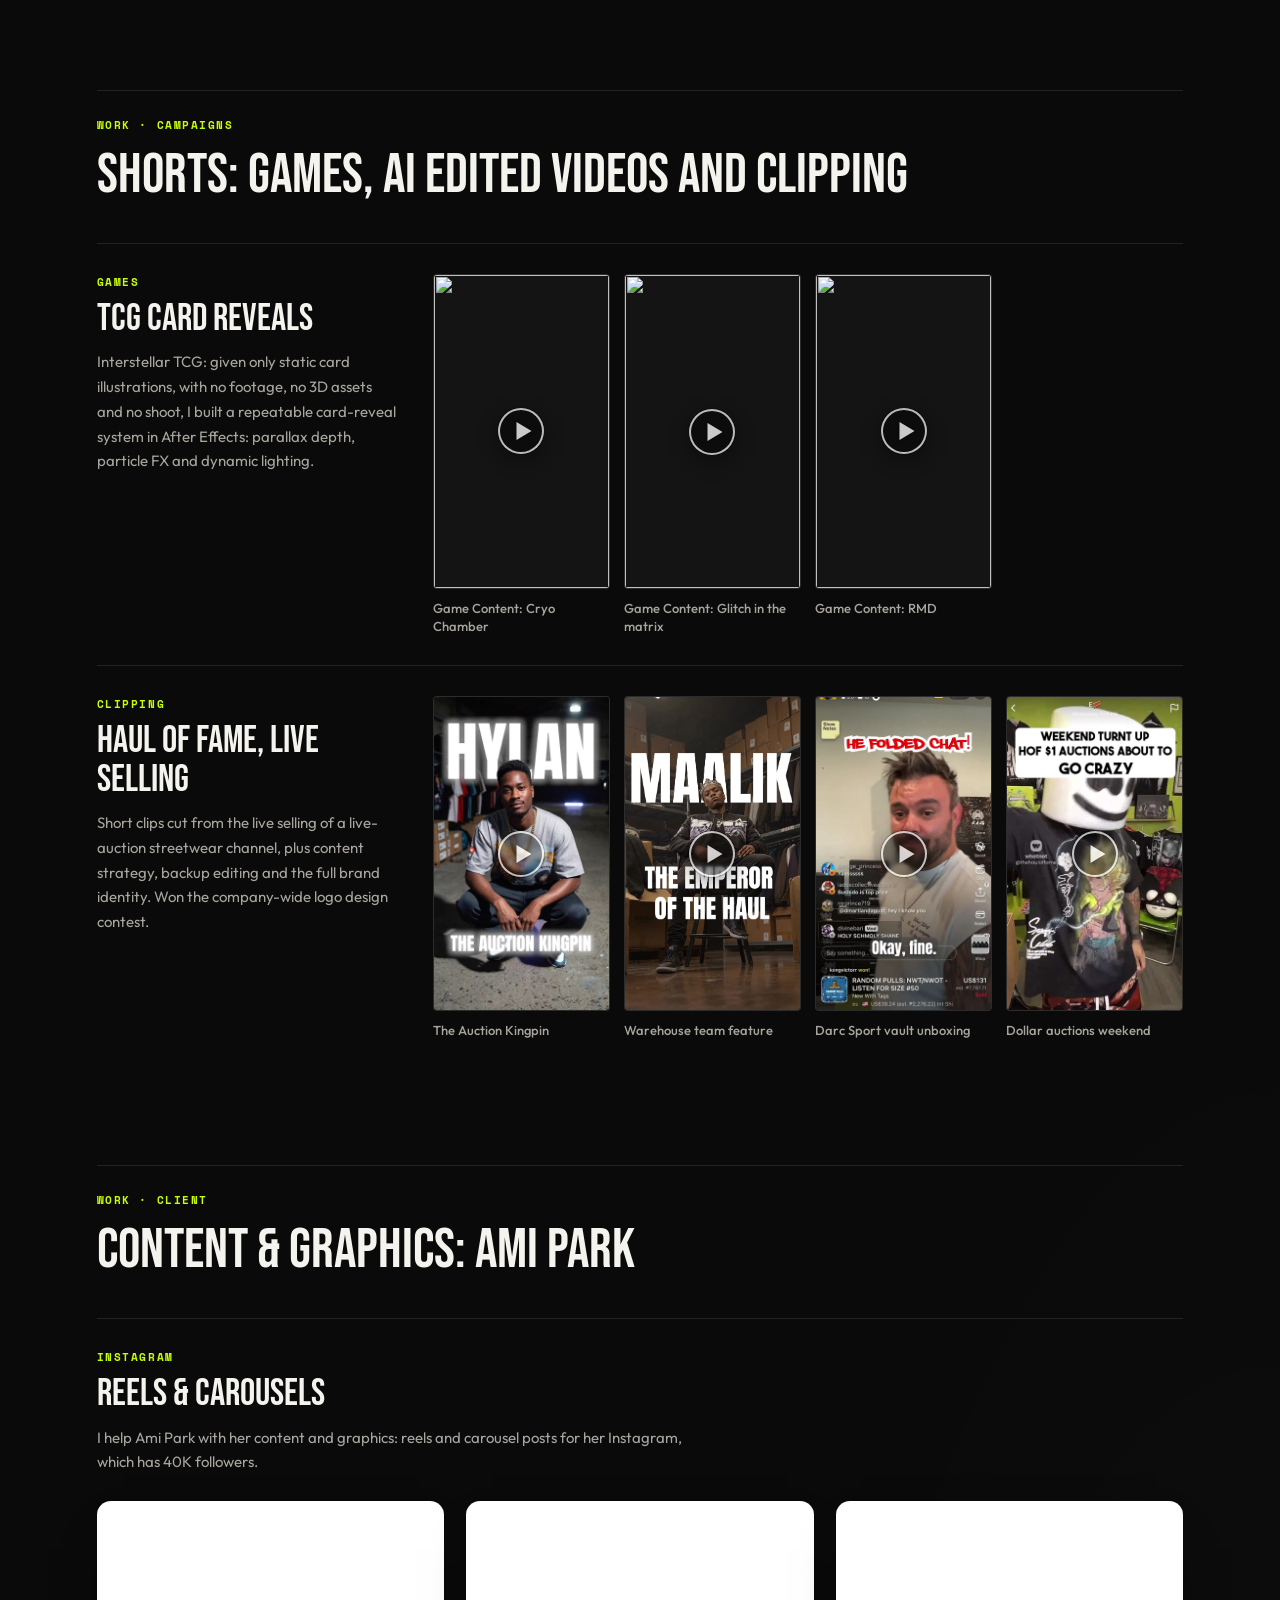
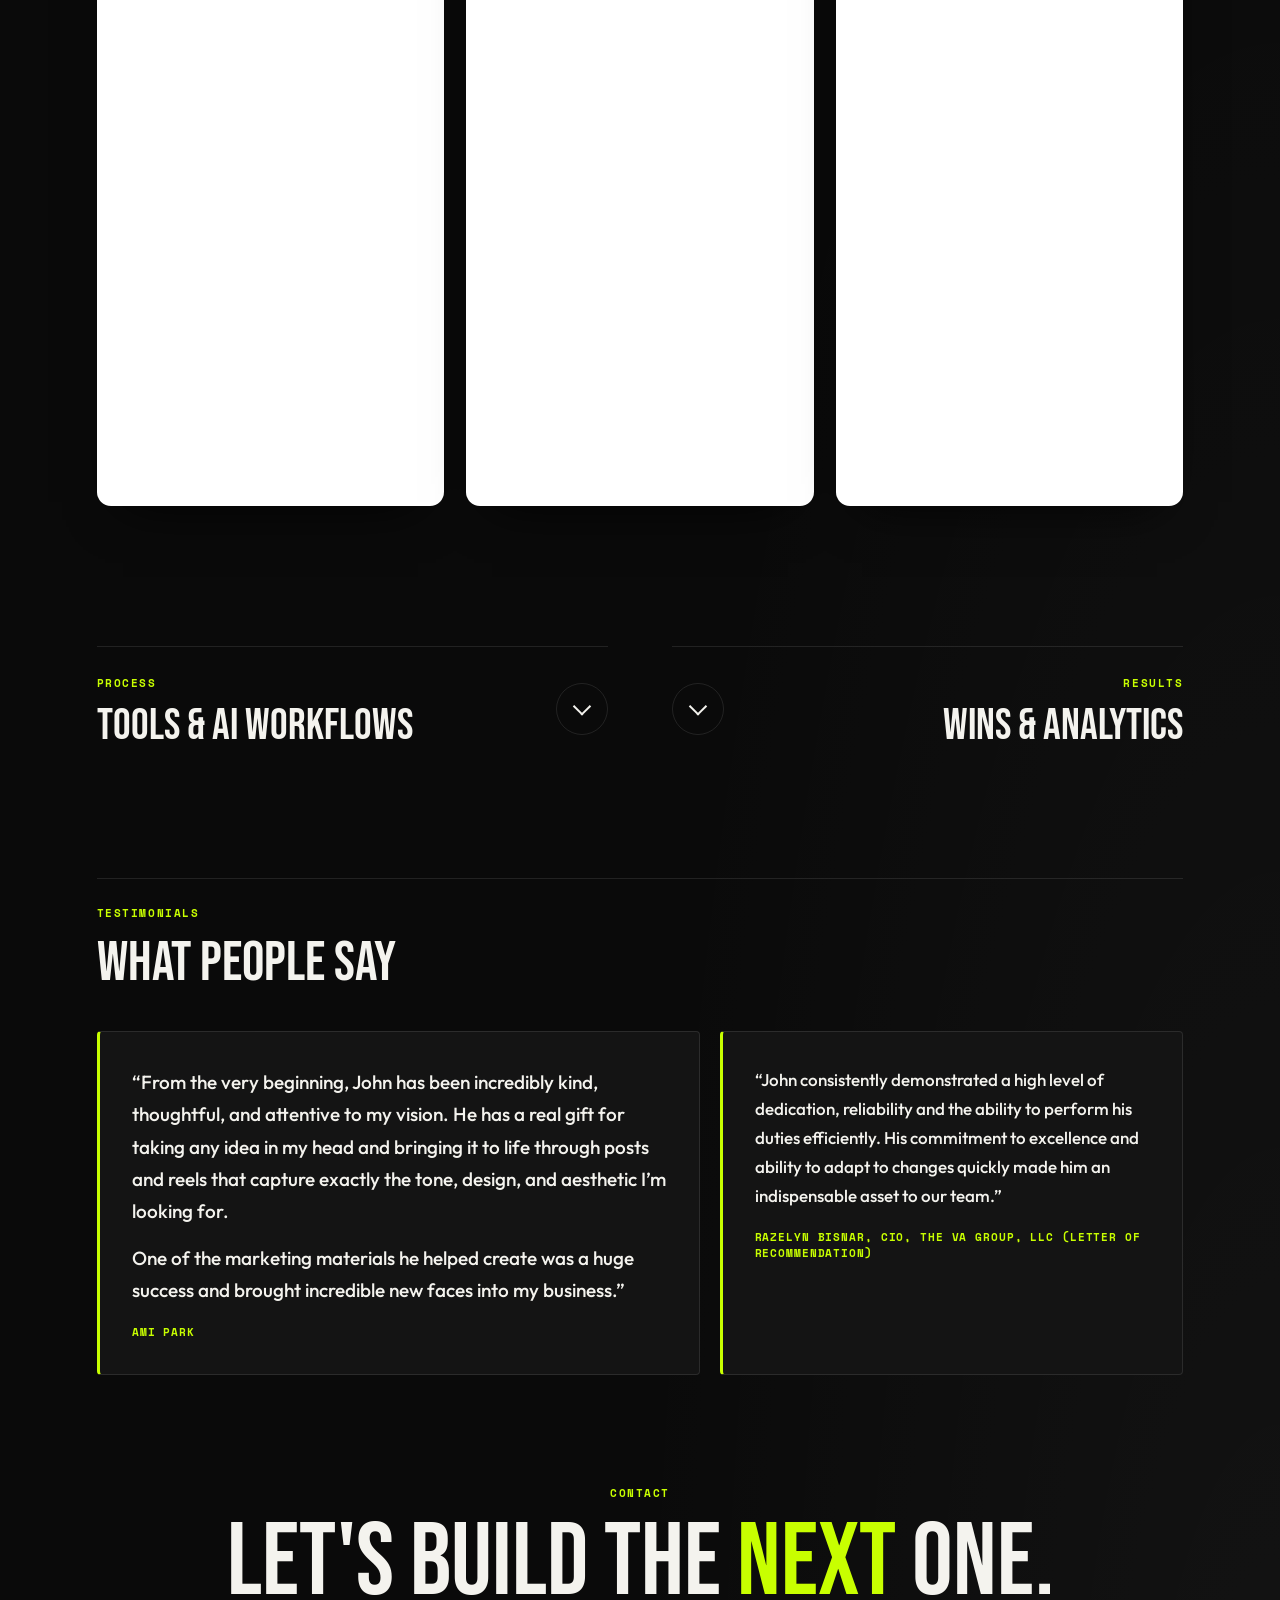
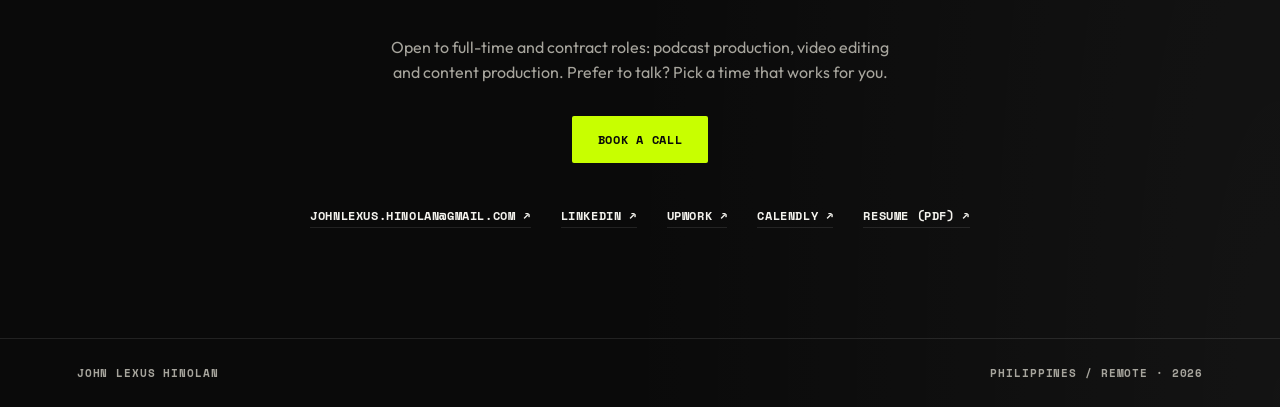
==== commit fffb23f0: "Fix hero not centered on wide screens (restore margin-inline:auto) Co-Authored-By: Claude Sonnet 5.5" ====
--- a/index.html
+++ b/index.html
@@ -14,7 +14,7 @@
   <link rel="preconnect" href="https://fonts.googleapis.com" />
   <link rel="preconnect" href="https://fonts.gstatic.com" crossorigin />
   <link href="https://fonts.googleapis.com/css2?family=Bebas+Neue&family=Outfit:wght@400;500;600;700&family=Space+Mono:wght@400;700&display=swap" rel="stylesheet" />
-  <link rel="stylesheet" href="styles.css?v=28" />
+  <link rel="stylesheet" href="styles.css?v=29" />
   <script>document.documentElement.classList.add('js')</script>
   <script>
     (function () {
--- a/styles.css
+++ b/styles.css
@@ -247,7 +247,7 @@
 /* ---------- Results: each card holds its own video ---------- */
 
 /* ---------- Hero v3: what I do (left) / ID card (middle) / about (right) ---------- */
-.hero{max-width:1320px;display:grid;grid-template-columns:minmax(0,1fr) auto minmax(0,1fr);gap:5vw;align-items:start;text-align:left;padding:0 6vw 100px}
+.hero{max-width:1320px;margin-inline:auto;display:grid;grid-template-columns:minmax(0,1fr) auto minmax(0,1fr);gap:5vw;align-items:start;text-align:left;padding:0 6vw 100px}
 .hero-do,.hero-about{padding-top:190px;min-width:0}
 .hero-about{text-align:right}
 .hero .label{display:block;margin-bottom:18px}
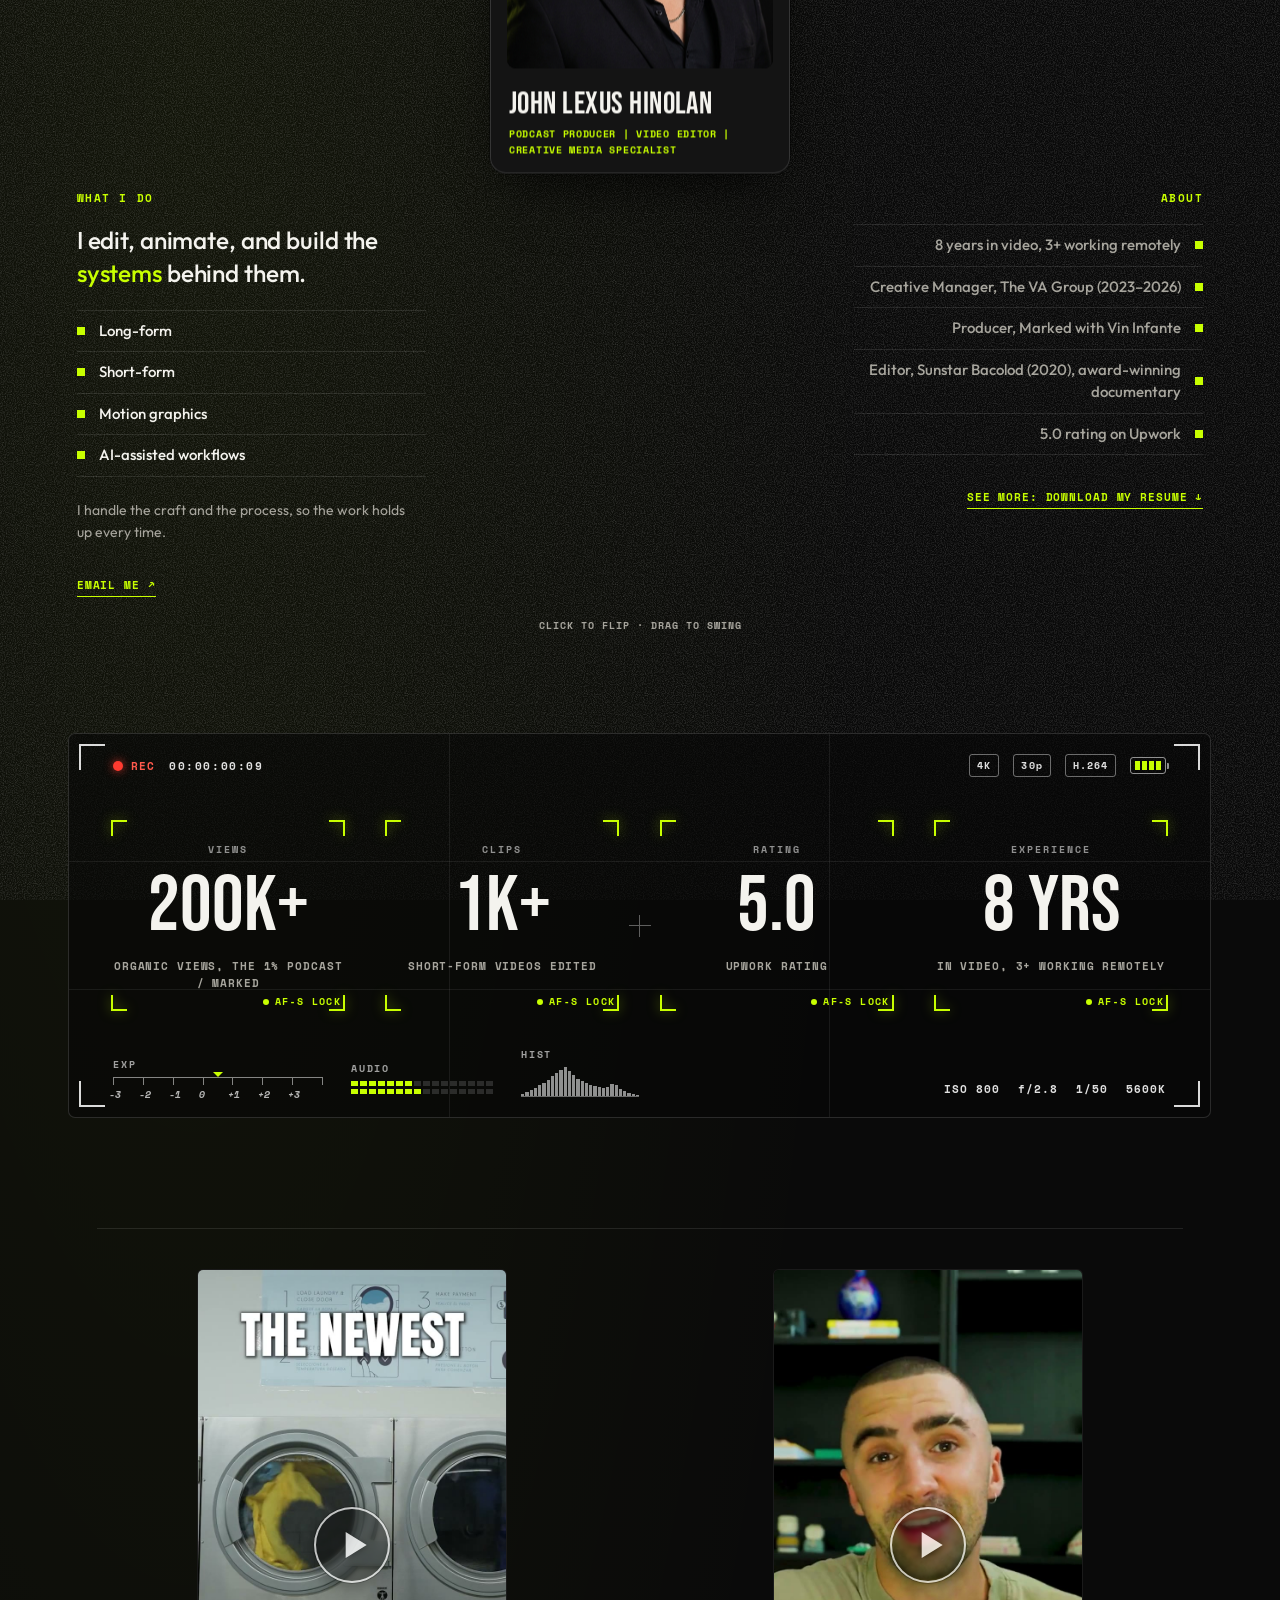
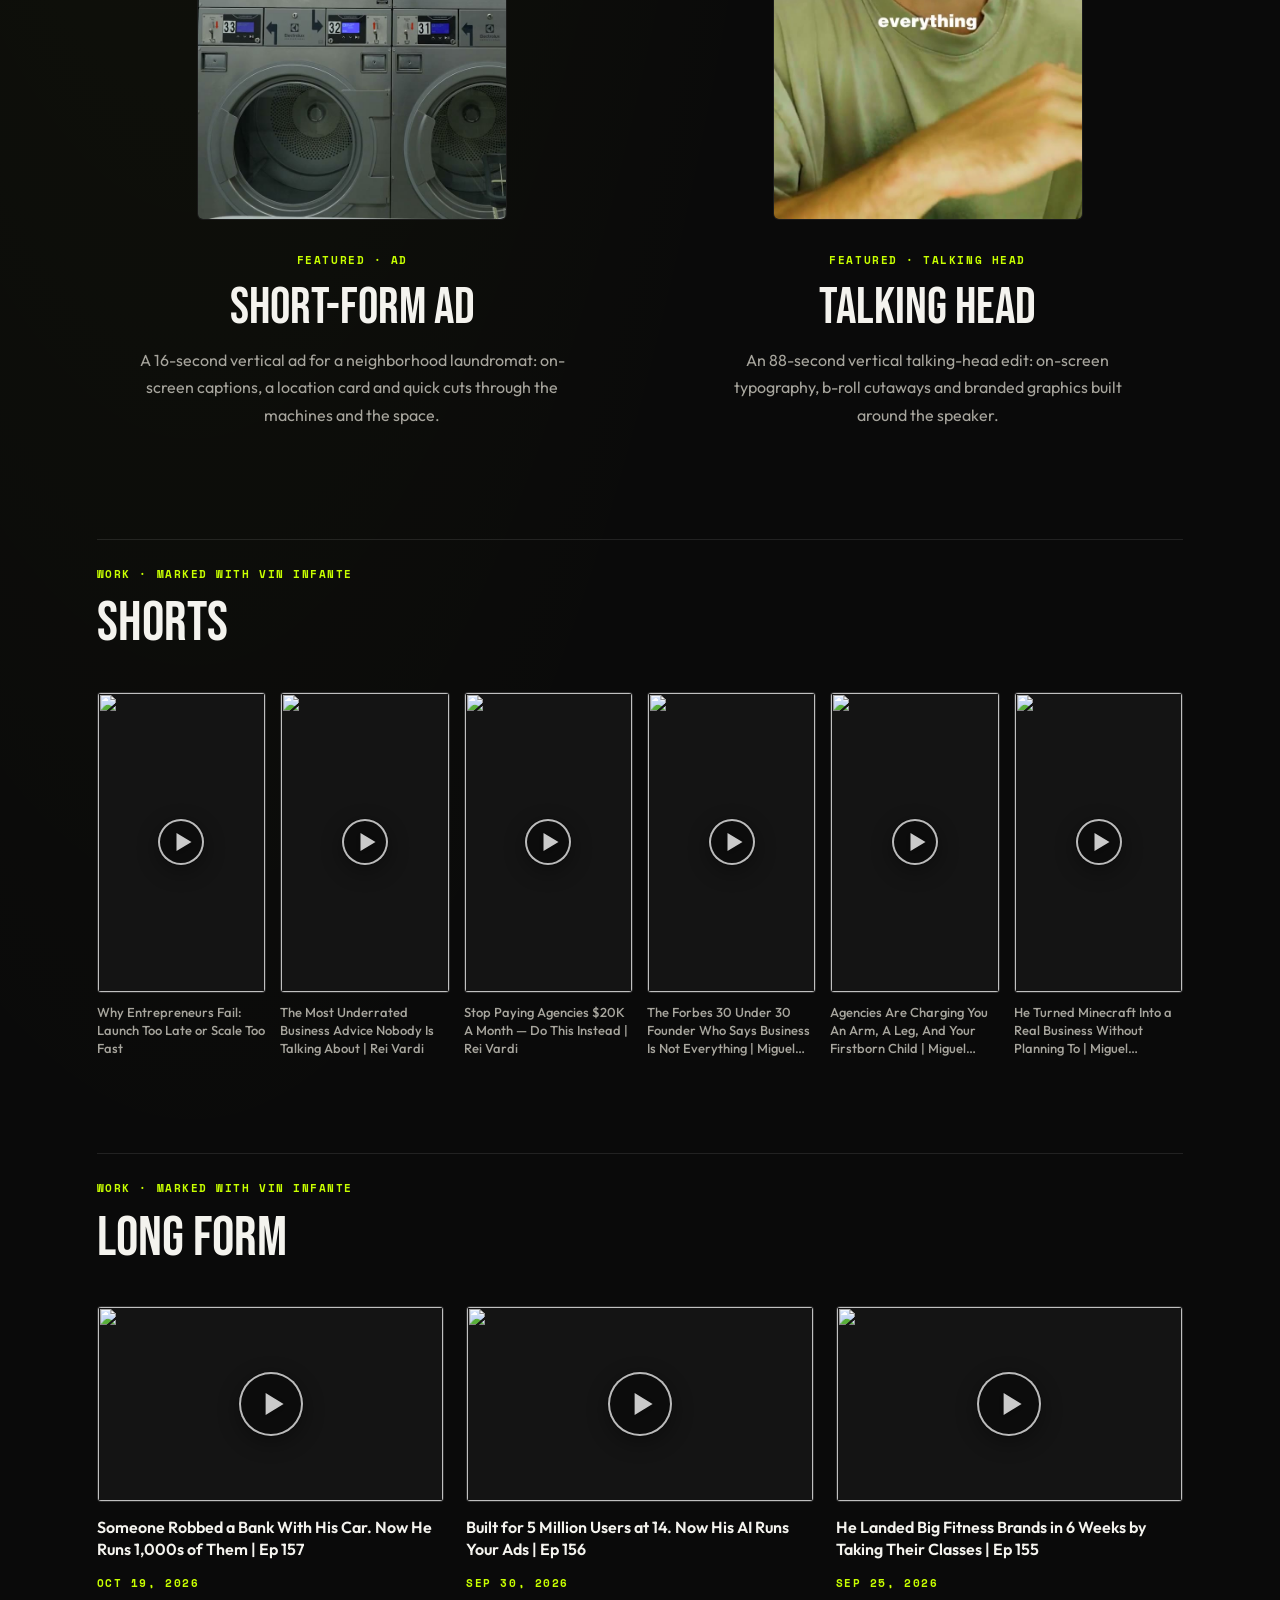
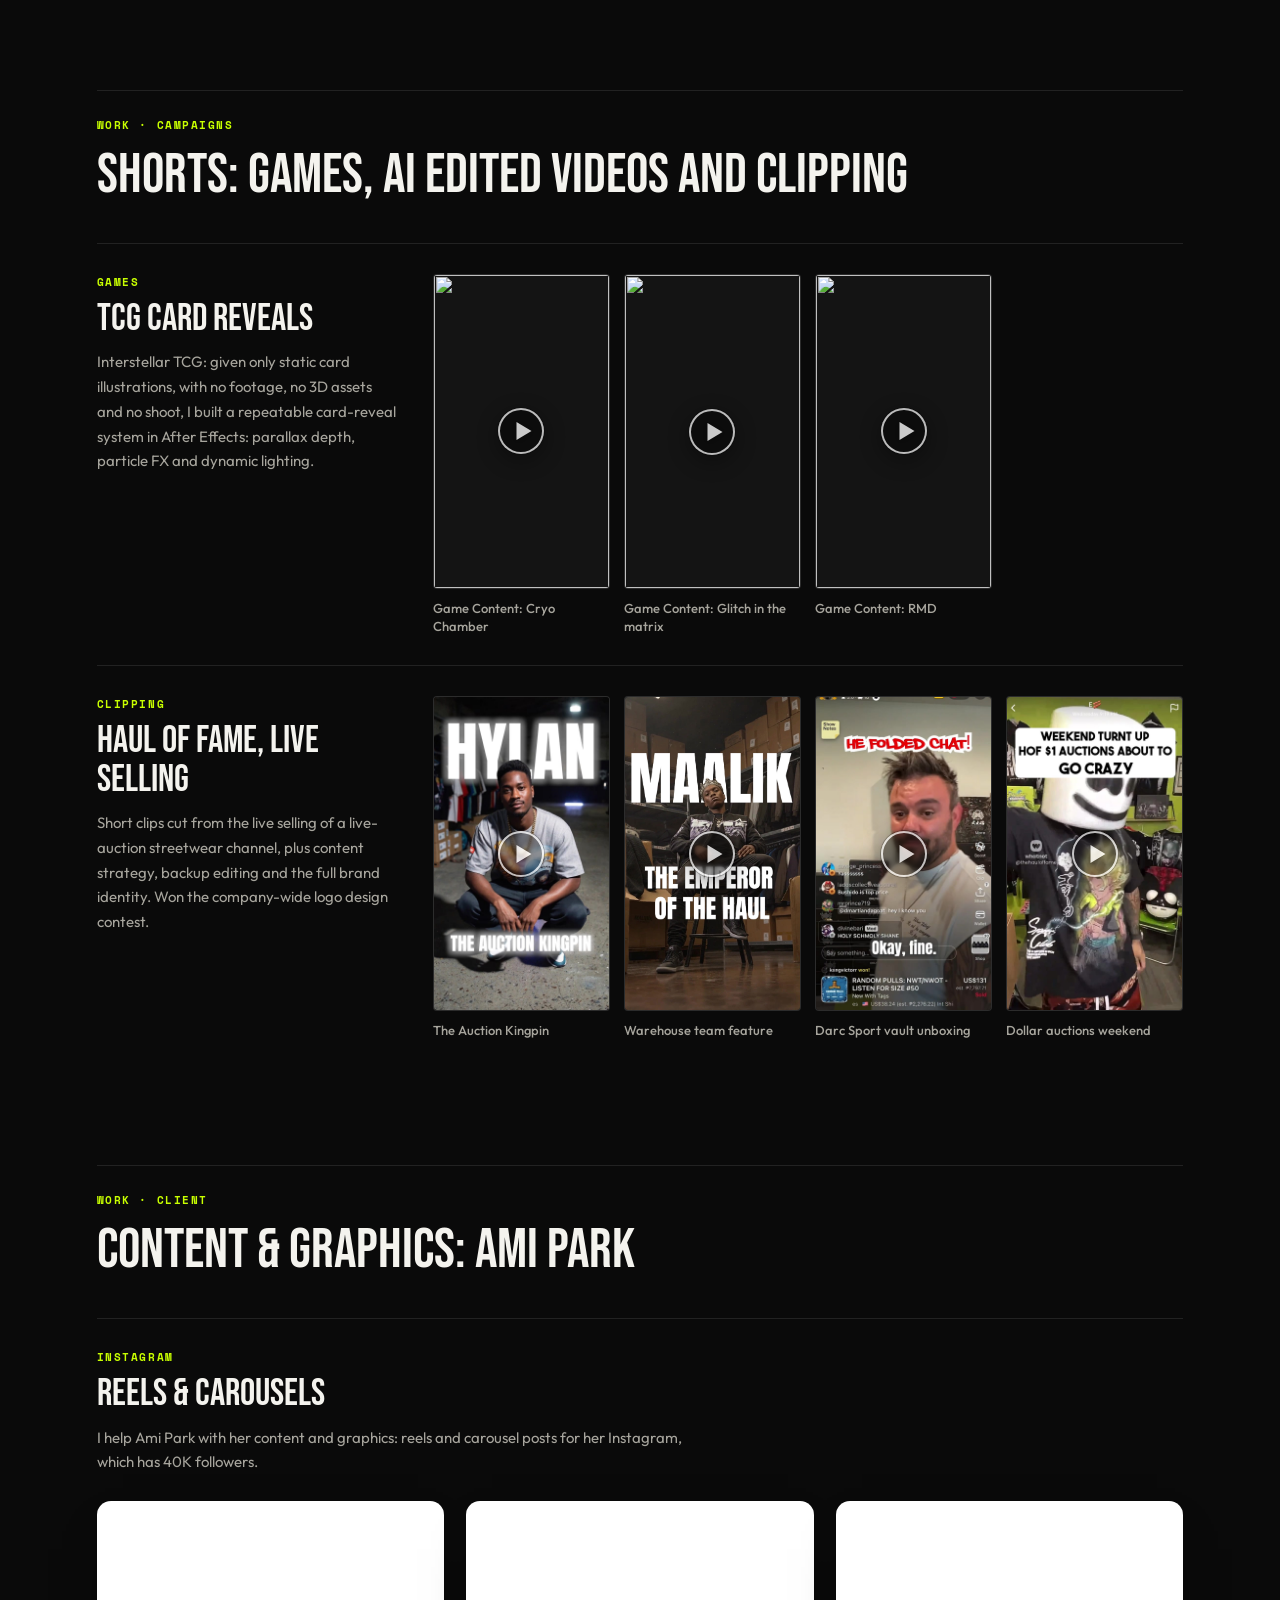
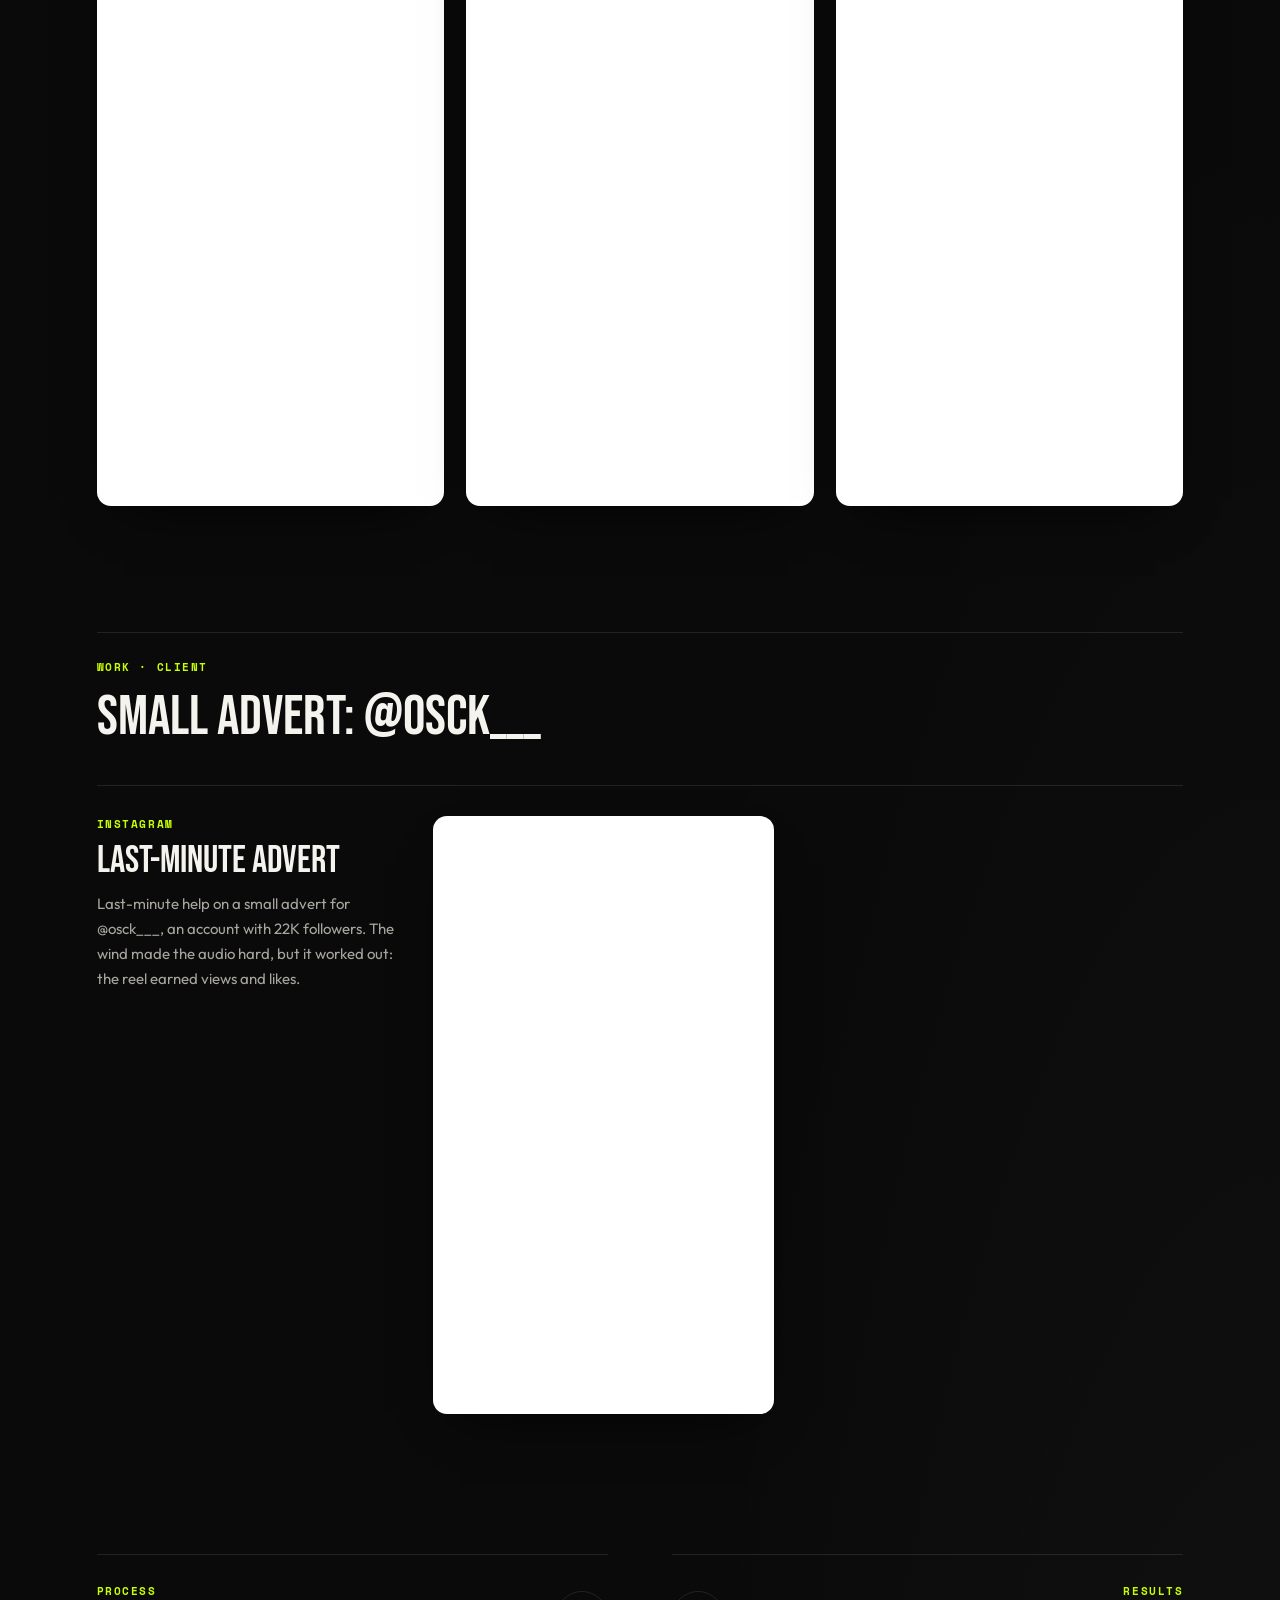
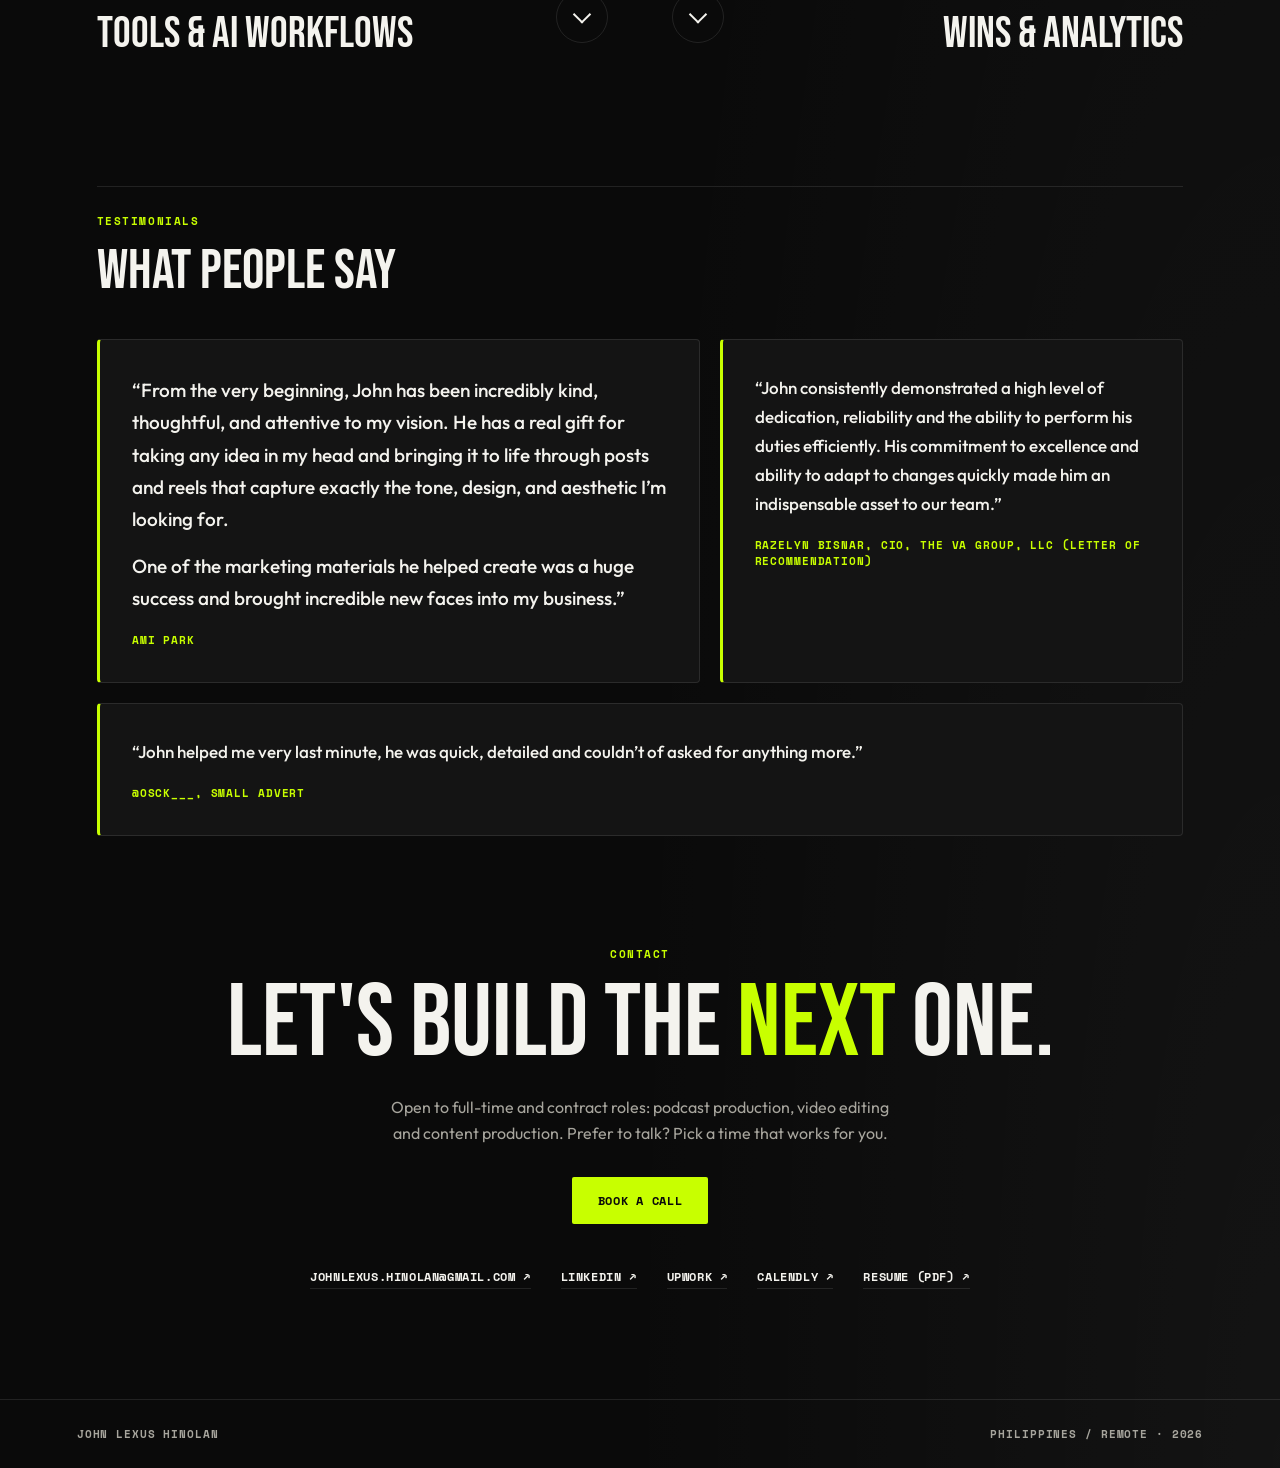
==== commit 8ccd7fbe: "Add osck___ small advert (embedded reel) and testimonial Co-Authored-By: Claude Sonnet 5.5 <noreply@" ====
--- a/index.html
+++ b/index.html
@@ -14,7 +14,7 @@
   <link rel="preconnect" href="https://fonts.googleapis.com" />
   <link rel="preconnect" href="https://fonts.gstatic.com" crossorigin />
   <link href="https://fonts.googleapis.com/css2?family=Bebas+Neue&family=Outfit:wght@400;500;600;700&family=Space+Mono:wght@400;700&display=swap" rel="stylesheet" />
-  <link rel="stylesheet" href="styles.css?v=29" />
+  <link rel="stylesheet" href="styles.css?v=30" />
   <script>document.documentElement.classList.add('js')</script>
   <script>
     (function () {
@@ -334,6 +334,18 @@
           <div class="ig"><iframe src="https://www.instagram.com/p/Dd67Qm8D4Bp/embed/" title="Instagram carousel by Ami Park" loading="lazy" scrolling="no" allow="encrypted-media; fullscreen" allowfullscreen></iframe></div>
         </div>
       </div>
+
+      <div class="section-head section-head--gap reveal"><span class="label">Work &middot; Client</span><h2>Small advert: @osck___</h2></div>
+      <div class="cat reveal">
+        <div class="cat-text">
+          <span class="label">Instagram</span>
+          <h3>Last-minute advert</h3>
+          <p>Last-minute help on a small advert for @osck___, an account with 22K followers. The wind made the audio hard, but it worked out: the reel earned views and likes.</p>
+        </div>
+        <div class="reels reels--ig reels--one">
+          <div class="ig"><iframe src="https://www.instagram.com/reel/DfZCNClBlhL/embed/" title="Instagram reel by osck___" loading="lazy" scrolling="no" allow="encrypted-media; fullscreen" allowfullscreen></iframe></div>
+        </div>
+      </div>
     </section>
 
     <!-- PROCESS -->
@@ -510,6 +522,10 @@
           <p>&ldquo;John consistently demonstrated a high level of dedication, reliability and the ability to perform his duties efficiently. His commitment to excellence and ability to adapt to changes quickly made him an indispensable asset to our team.&rdquo;</p>
           <cite>Razelyn Bisnar, CIO, The VA Group, LLC (letter of recommendation)</cite>
         </blockquote>
+        <blockquote class="quote quote--wide reveal">
+          <p>&ldquo;John helped me very last minute, he was quick, detailed and couldn&rsquo;t of asked for anything more.&rdquo;</p>
+          <cite>@osck___, small advert</cite>
+        </blockquote>
       </div>
     </section>
 
--- a/styles.css
+++ b/styles.css
@@ -530,3 +530,6 @@
 /* Instagram embeds: one consistent card, no scrollbar, no comment box */
 .reels--ig .ig{aspect-ratio:auto;height:600px;border-radius:14px;box-shadow:0 22px 50px -26px rgba(0,0,0,.95)}
 .reels--ig .ig iframe{height:calc(100% + 70px)}
+.quote--wide{grid-column:1/-1}
+.reels--one{grid-template-columns:minmax(0,341px)}
+@media (max-width:700px){.quote--wide{grid-column:auto}}
